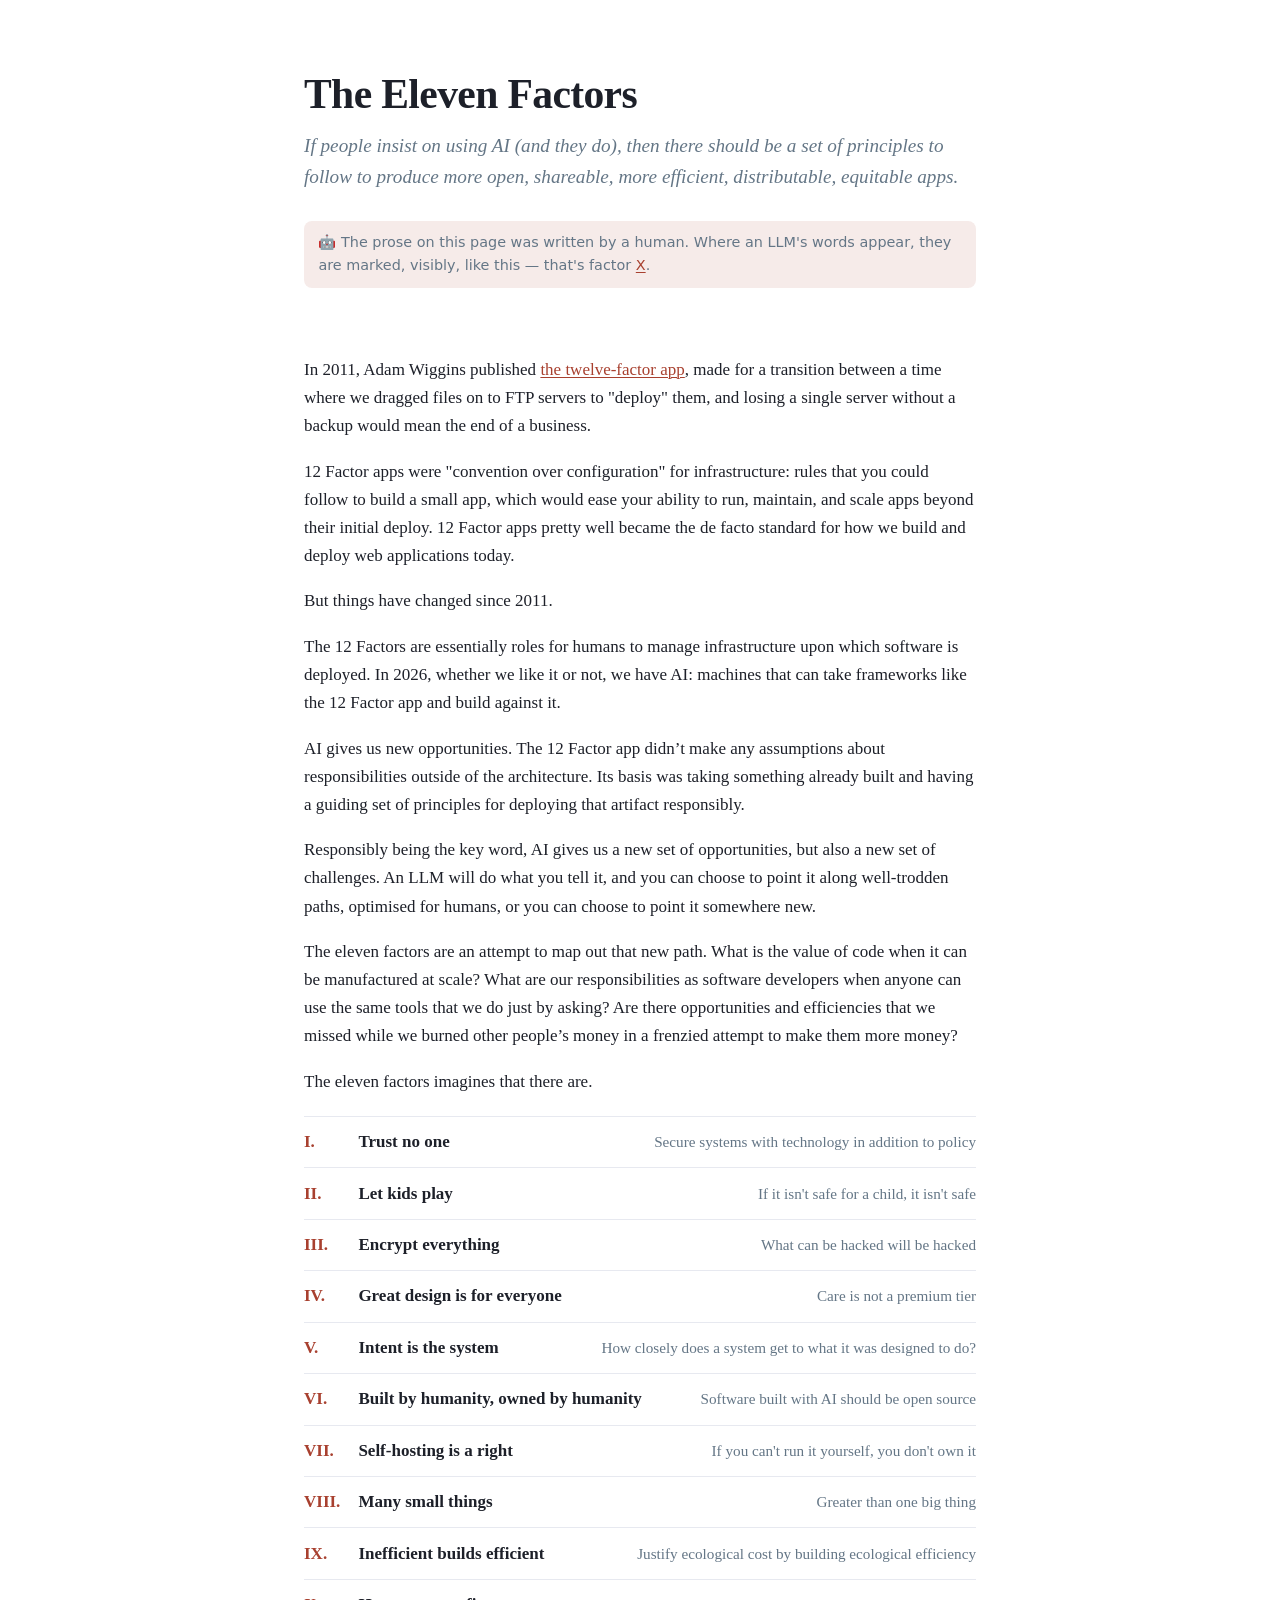
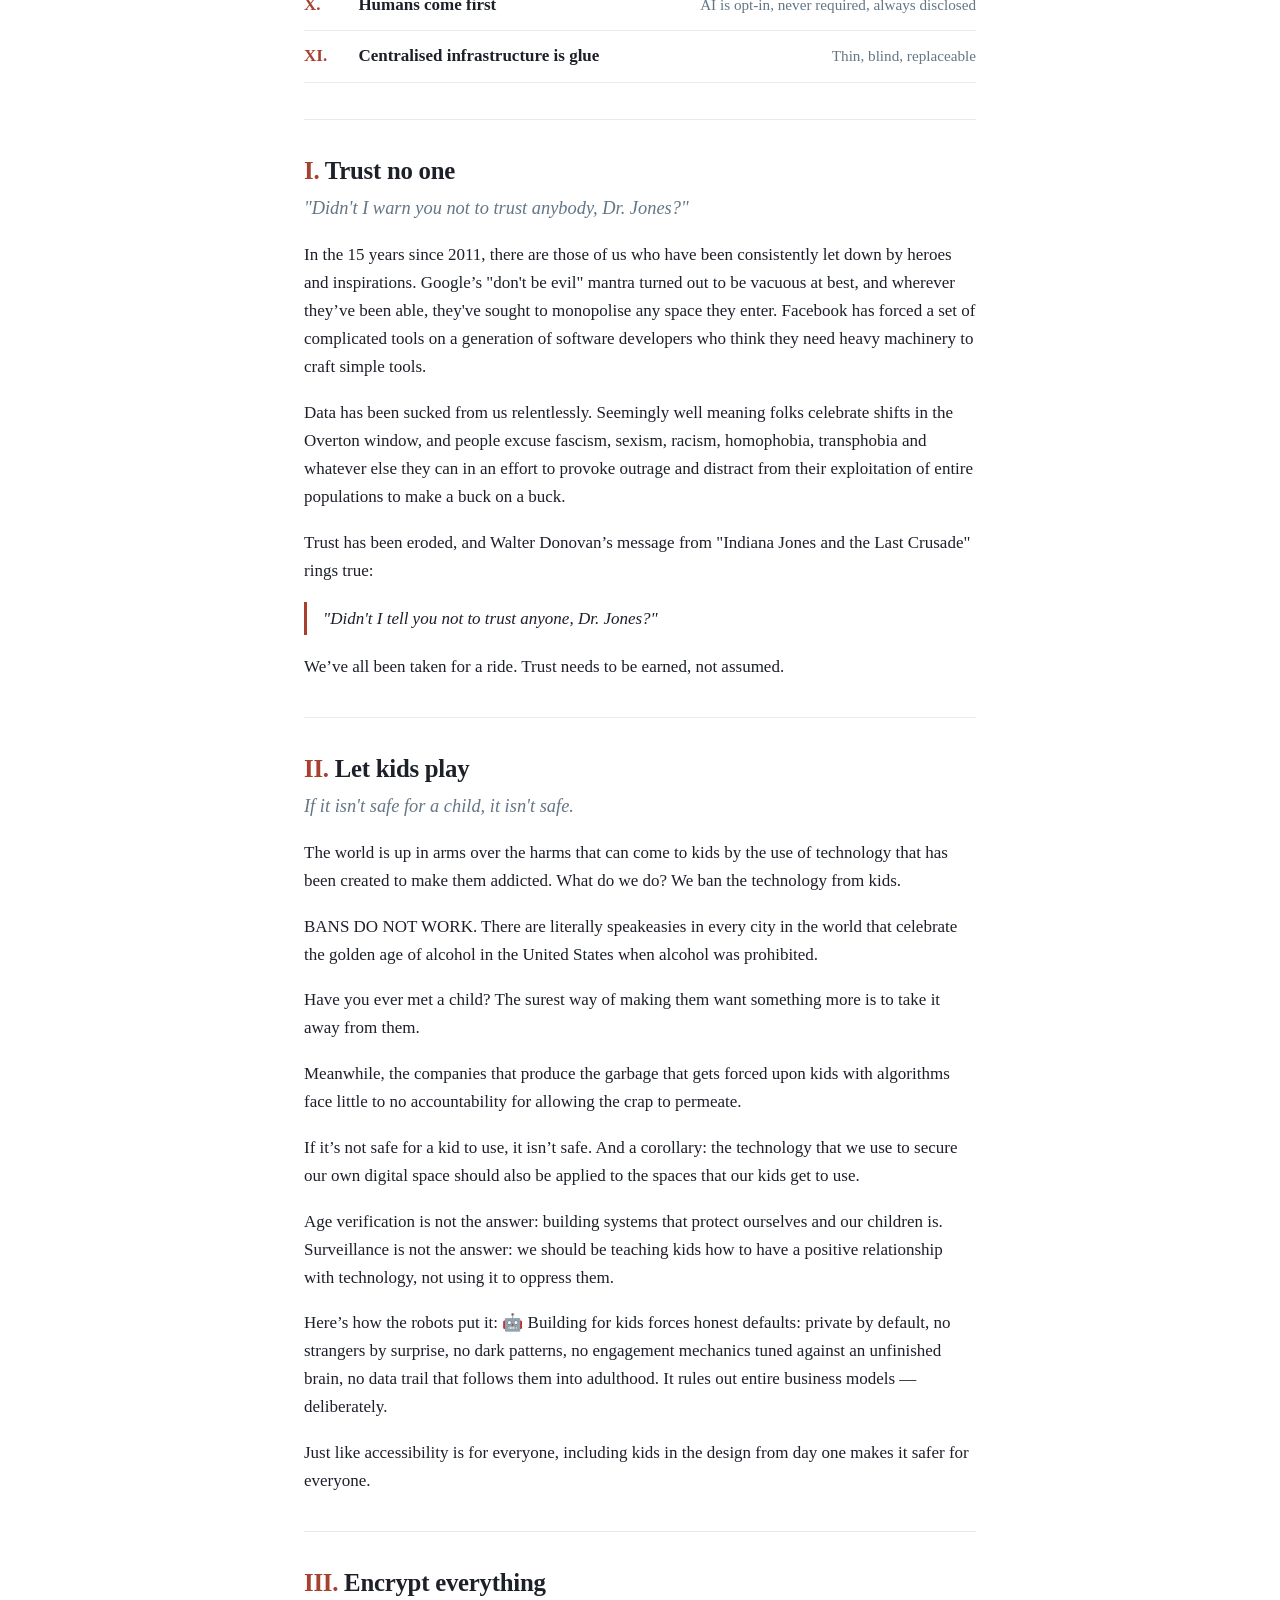
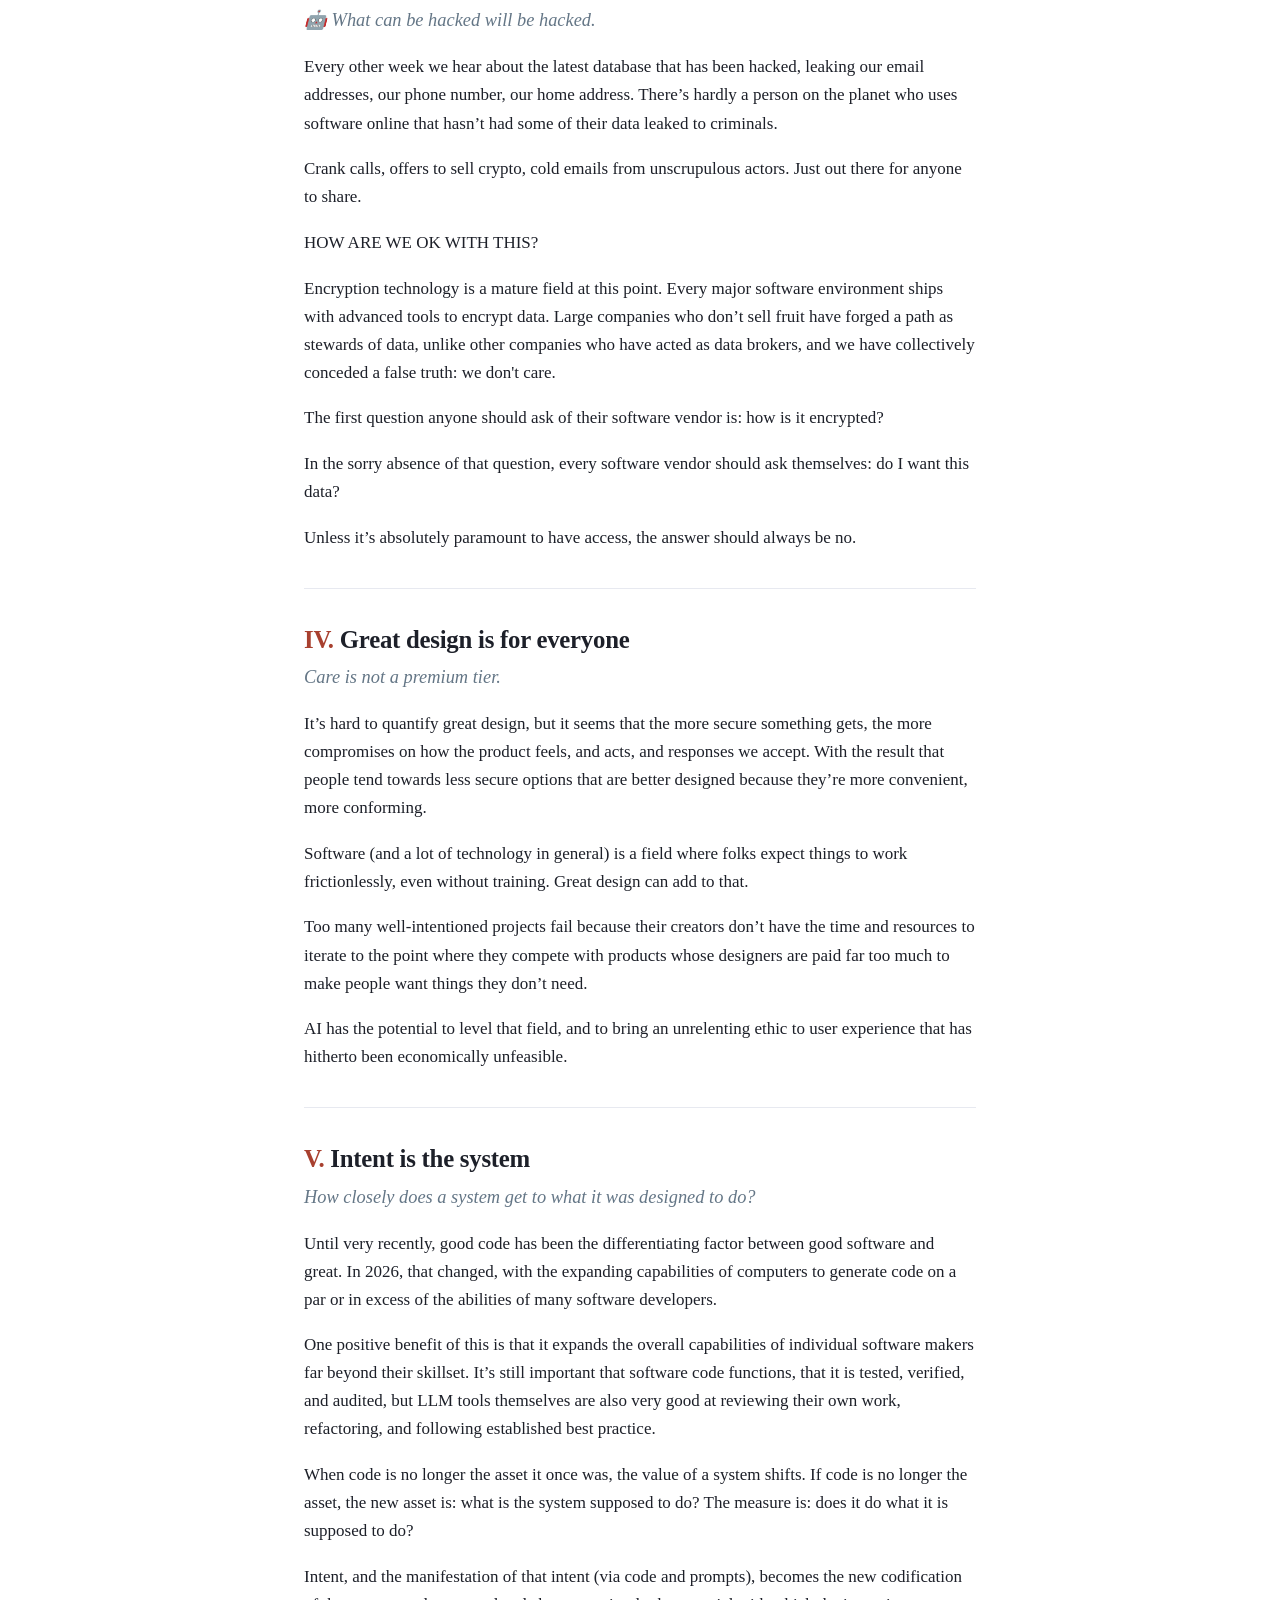
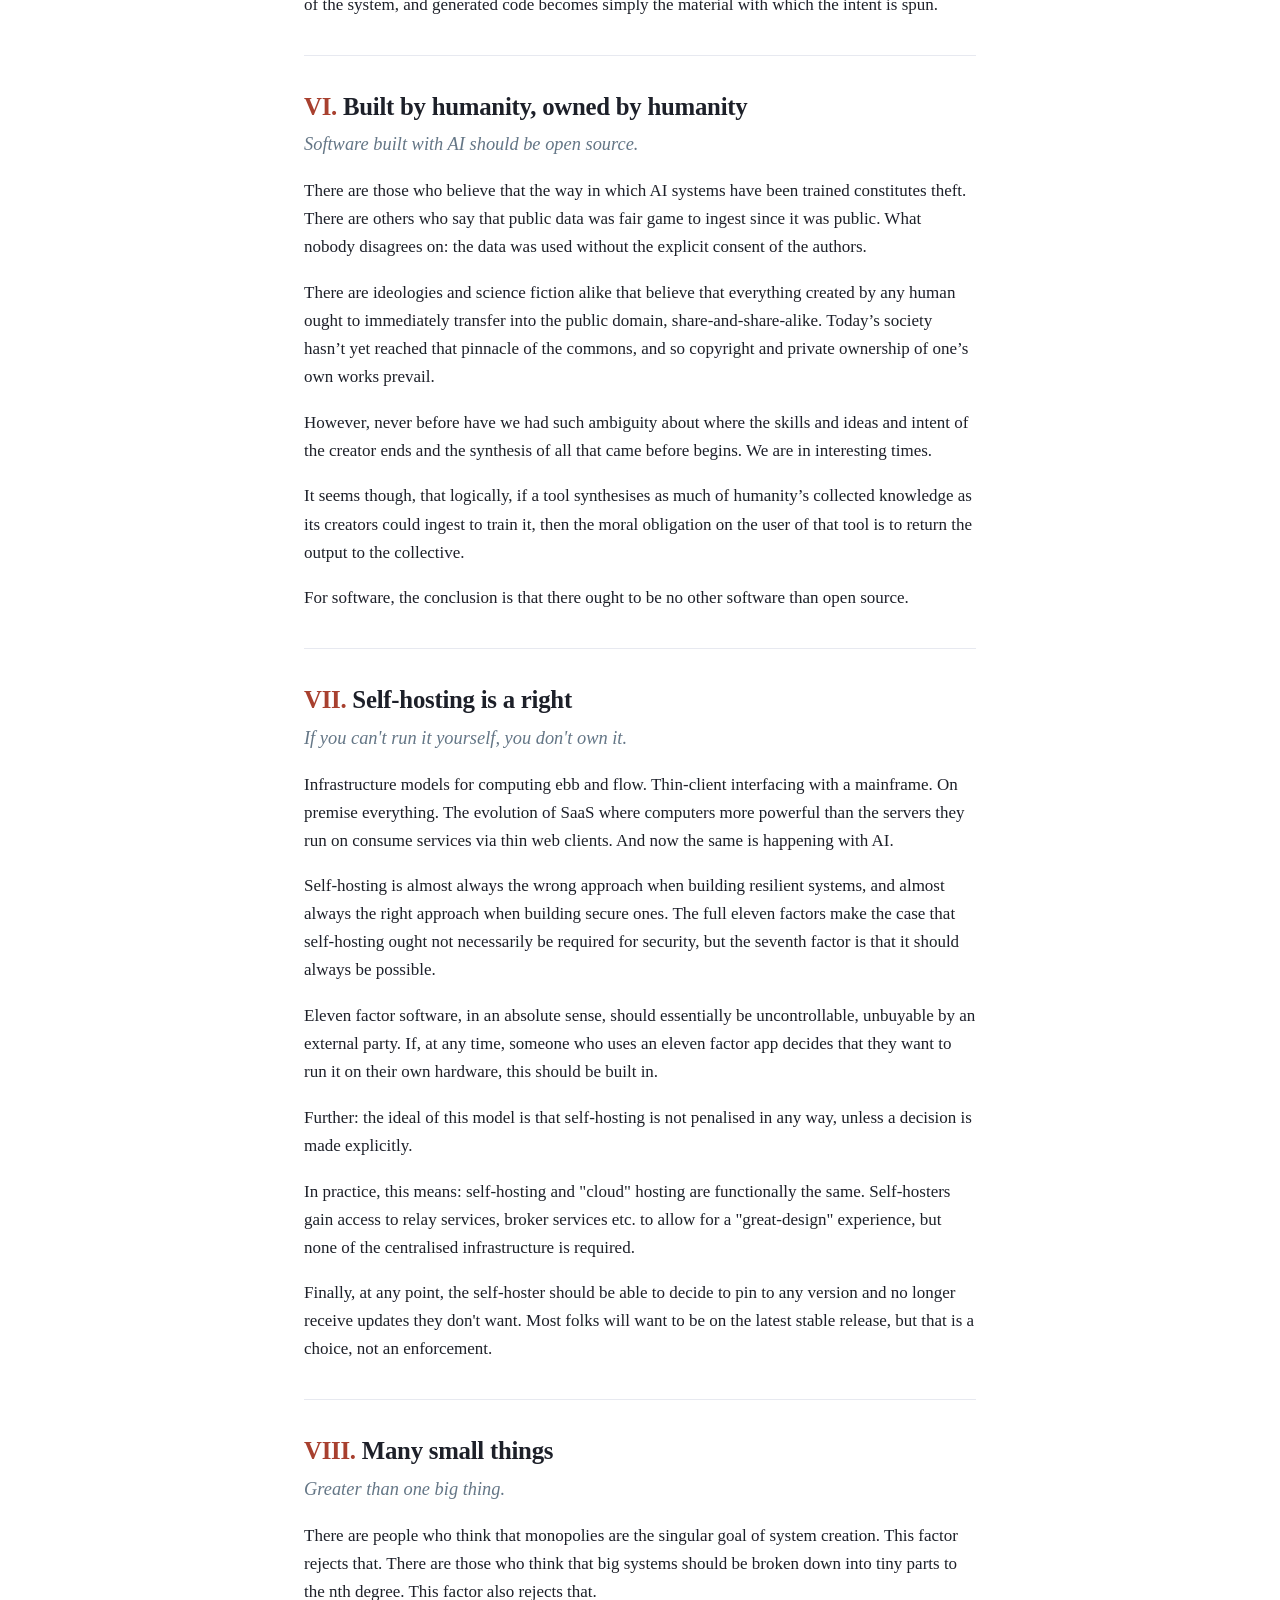
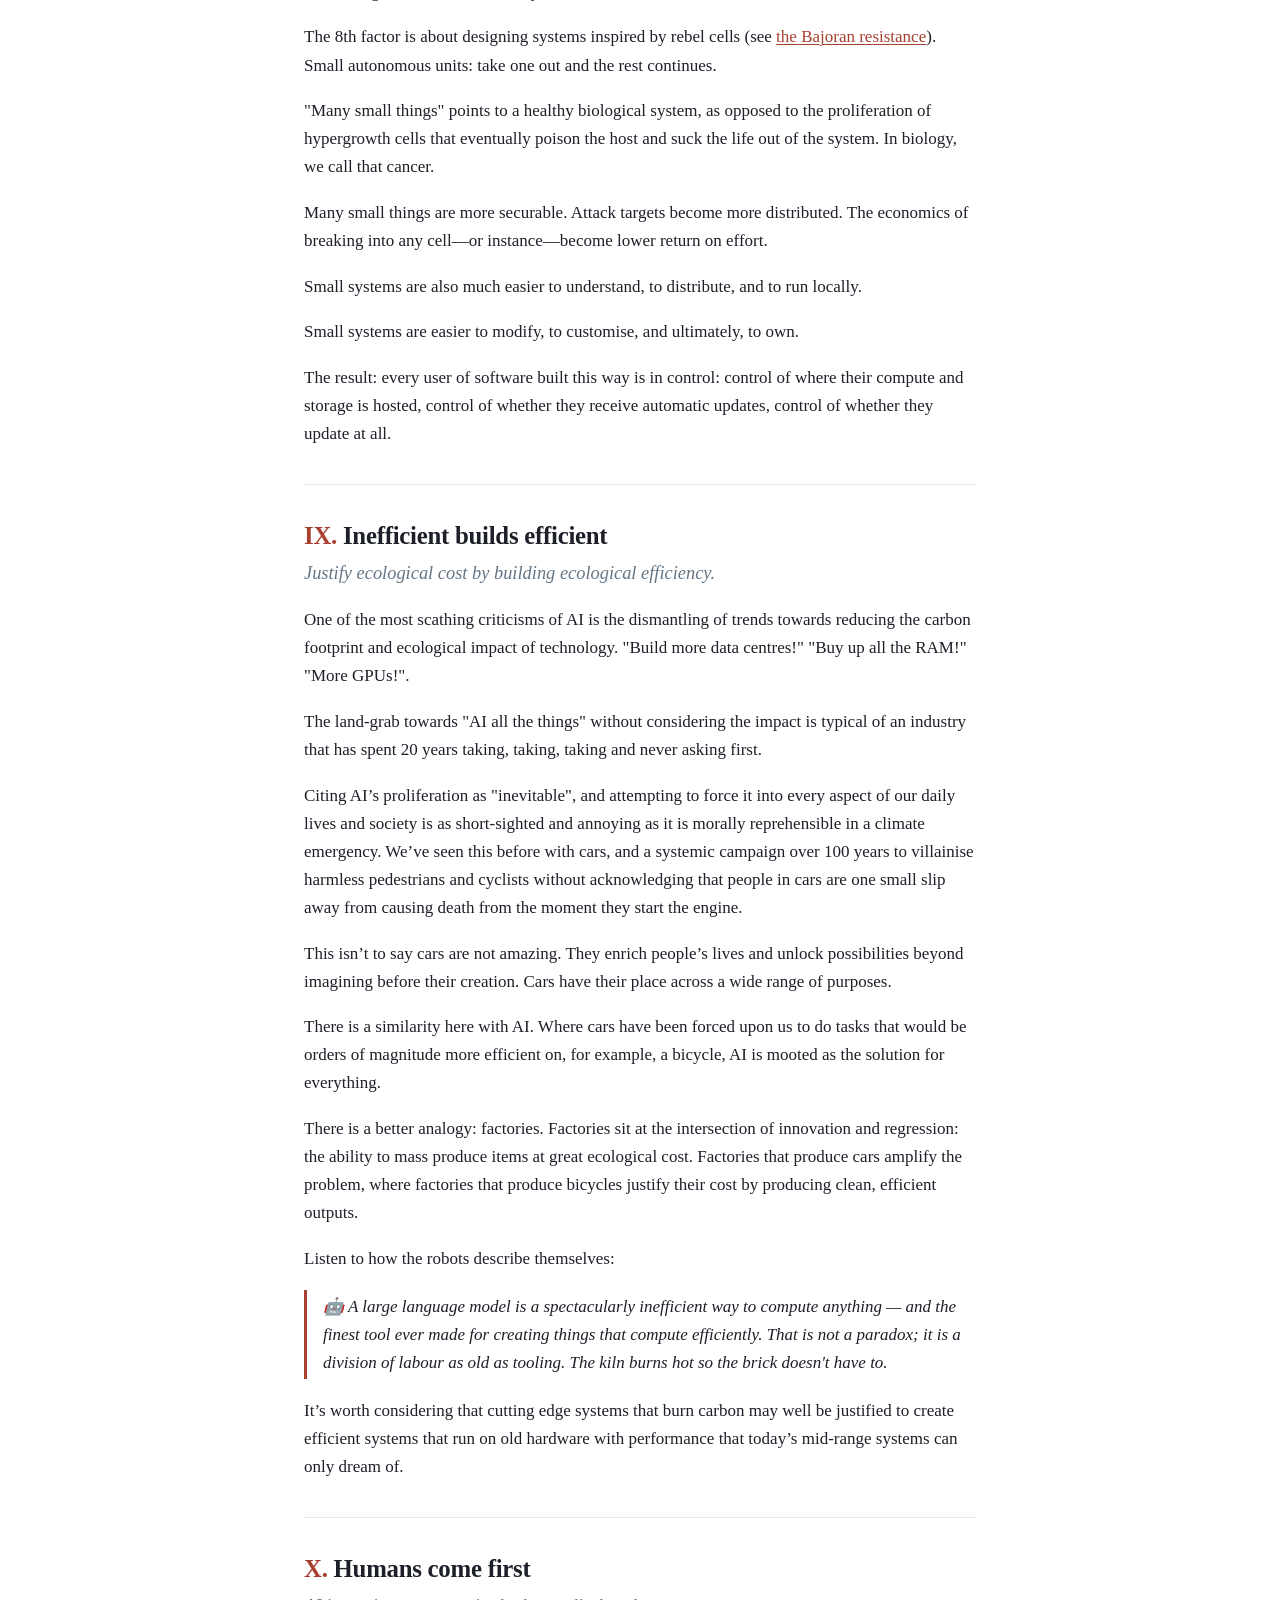
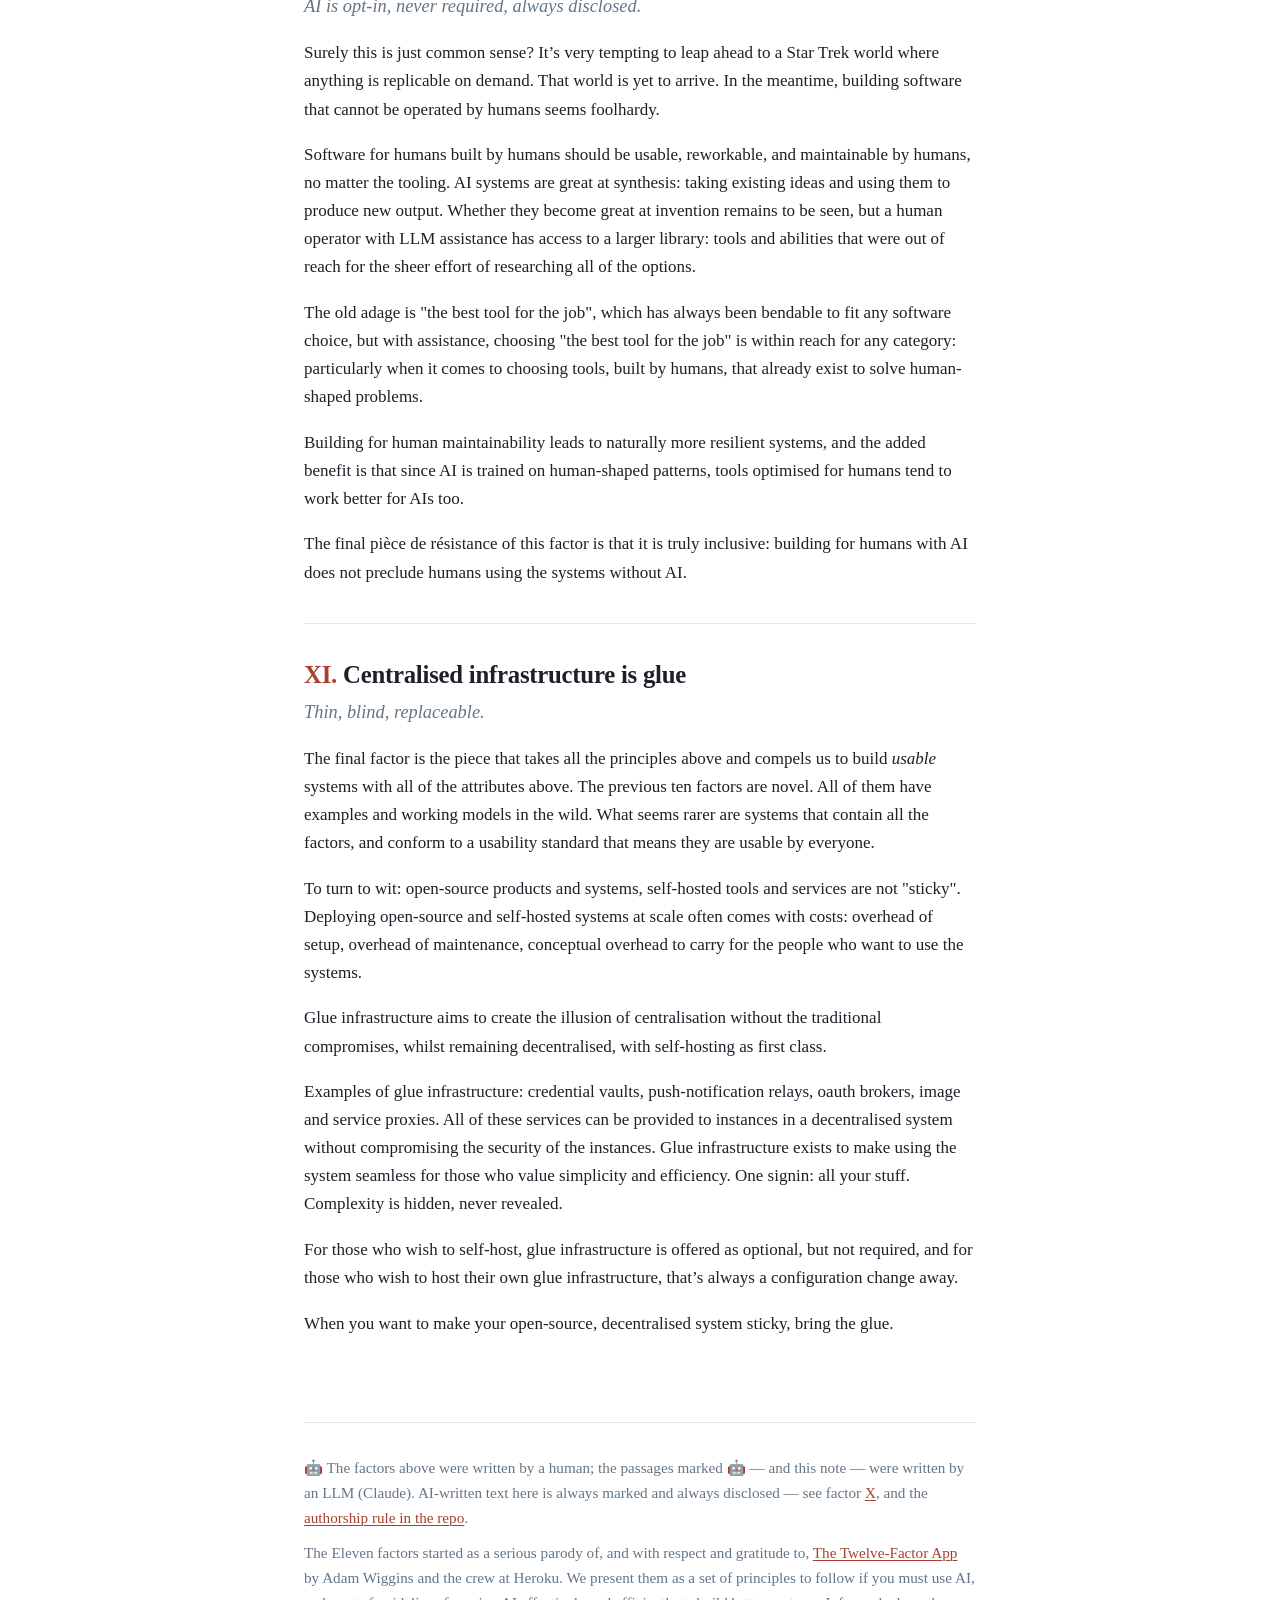
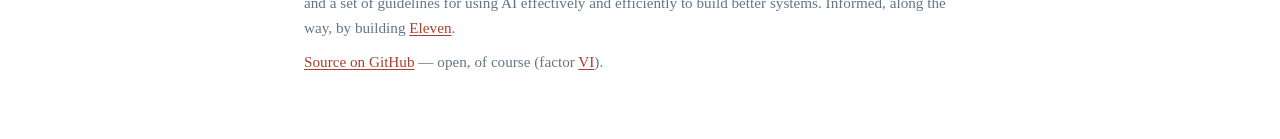
==== index.html @ 3425b55c "site: rewritten sub-headers for factors I, V, and IX (from Paul) Co-Authored-By: Claude Fable 5 <nor" ====
<!doctype html>
<html lang="en">
<head>
<meta charset="utf-8">
<meta name="viewport" content="width=device-width, initial-scale=1">
<title>The Eleven Factors</title>
<meta name="description" content="If people insist on using AI (and they do), then there should be a set of principles to follow to produce more open, shareable, more efficient, distributable, equitable apps. A serious parody of the Twelve-Factor App.">
<link rel="icon" href="favicon.svg" type="image/svg+xml">
<style>
  :root {
    --bg: #ffffff;
    --ink: #1d2029;
    --muted: #647686;
    --accent: #a8402f;
    --accent-soft: rgba(168, 64, 47, 0.1);
    --rule: #e7e9f0;
    --max: 42rem;
  }
  @media (prefers-color-scheme: dark) {
    :root {
      --bg: #14151c;
      --ink: #eef0f6;
      --muted: #93a8ba;
      --accent: #e08a6d;
      --accent-soft: rgba(224, 138, 109, 0.13);
      --rule: #2a2e38;
    }
  }
  * { margin: 0; padding: 0; box-sizing: border-box; }
  body {
    background: var(--bg);
    color: var(--ink);
    font: 400 1.0625rem/1.65 Charter, Georgia, "Times New Roman", serif;
    -webkit-font-smoothing: antialiased;
    padding: 0 1.25rem;
  }
  header, main, footer { max-width: var(--max); margin: 0 auto; }
  header { padding: 4.5rem 0 1rem; }
  h1 {
    font-size: 2.6rem; line-height: 1.1; letter-spacing: -0.015em;
    margin: 0 0 0.75rem; font-weight: 700;
  }
  .tagline { font-size: 1.2rem; color: var(--muted); font-style: italic; }
  .robot-note {
    margin: 1.75rem 0 0; padding: 0.6rem 0.9rem;
    background: var(--accent-soft); border-radius: 0.5rem;
    font-size: 0.9rem; color: var(--muted);
    font-family: ui-sans-serif, system-ui, -apple-system, sans-serif;
  }
  .robot-note a { color: var(--accent); }
  main { padding: 1rem 0 3rem; }
  section { padding: 2.25rem 0; }
  section + section { border-top: 1px solid var(--rule); }
  h2 {
    font-size: 1.55rem; line-height: 1.25; font-weight: 700;
    letter-spacing: -0.01em; margin-bottom: 0.4rem;
  }
  h2 .numeral { color: var(--accent); font-variant-numeric: lining-nums; }
  h2 a { color: inherit; text-decoration: none; }
  h2 a:hover { color: var(--accent); }
  .epigraph {
    font-size: 1.15rem; font-style: italic; color: var(--muted);
    margin-bottom: 1.1rem;
  }
  p { margin: 0 0 1.1rem; }
  p:last-child { margin-bottom: 0; }
  blockquote {
    margin: 0 0 1.1rem; padding: 0.15rem 0 0.15rem 1rem;
    border-left: 3px solid var(--accent); font-style: italic;
  }
  blockquote p { margin-bottom: 0.6rem; }
  blockquote p:last-child { margin-bottom: 0; }
  a { color: var(--accent); text-decoration-thickness: 1px; text-underline-offset: 2px; }
  strong { font-weight: 700; }
  ol.toc {
    list-style: none; counter-reset: factor; margin: 1.25rem 0 0;
  }
  ol.toc li {
    counter-increment: factor;
    border-top: 1px solid var(--rule);
    padding: 0.7rem 0;
  }
  ol.toc li:last-child { border-bottom: 1px solid var(--rule); }
  ol.toc a {
    display: flex; align-items: baseline; gap: 1rem;
    text-decoration: none; color: inherit;
  }
  ol.toc a:hover .t { color: var(--accent); }
  ol.toc .n {
    color: var(--accent); font-weight: 700; min-width: 2.4rem;
    font-variant-numeric: lining-nums;
  }
  ol.toc .t { font-weight: 700; }
  ol.toc .s { color: var(--muted); font-size: 0.95rem; margin-left: auto; text-align: right; display: none; }
  @media (min-width: 40rem) { ol.toc .s { display: block; } }
  footer {
    border-top: 1px solid var(--rule);
    padding: 2rem 0 4rem;
    color: var(--muted); font-size: 0.95rem;
  }
  footer p { margin-bottom: 0.6rem; }
</style>
</head>
<body>

<header>
  <h1>The Eleven Factors</h1>
  <p class="tagline">If people insist on using AI (and they do), then there should be a set of principles to follow to produce more open, shareable, more efficient, distributable, equitable apps.</p>
  <p class="robot-note">🤖 The prose on this page was written by a human. Where an LLM's words appear, they are marked, visibly, like this — that's factor <a href="#x">X</a>.</p>
</header>

<!-- 👨 The prose below was written by a human; only passages carrying a visible 🤖 are LLM-written. -->
<main>

<section id="intro">
  <p>In 2011, Adam Wiggins published <a href="https://12factor.net">the twelve-factor app</a>, made for a transition between a time where we dragged files on to FTP servers to "deploy" them, and losing a single server without a backup would mean the end of a business.</p>
  <p>12 Factor apps were "convention over configuration" for infrastructure: rules that you could follow to build a small app, which would ease your ability to run, maintain, and scale apps beyond their initial deploy. 12 Factor apps pretty well became the de facto standard for how we build and deploy web applications today.</p>
  <p>But things have changed since 2011.</p>
  <p>The 12 Factors are essentially roles for humans to manage infrastructure upon which software is deployed. In 2026, whether we like it or not, we have AI: machines that can take frameworks like the 12 Factor app and build against it.</p>
  <p>AI gives us new opportunities. The 12 Factor app didn’t make any assumptions about responsibilities outside of the architecture. Its basis was taking something already built and having a guiding set of principles for deploying that artifact responsibly.</p>
  <p>Responsibly being the key word, AI gives us a new set of opportunities, but also a new set of challenges. An LLM will do what you tell it, and you can choose to point it along well-trodden paths, optimised for humans, or you can choose to point it somewhere new.</p>
  <p>The eleven factors are an attempt to map out that new path. What is the value of code when it can be manufactured at scale? What are our responsibilities as software developers when anyone can use the same tools that we do just by asking? Are there opportunities and efficiencies that we missed while we burned other people’s money in a frenzied attempt to make them more money?</p>
  <p>The eleven factors imagines that there are.</p>

  <ol class="toc">
    <li><a href="#i"><span class="n">I.</span> <span class="t">Trust no one</span> <span class="s">Secure systems with technology in addition to policy</span></a></li>
    <li><a href="#ii"><span class="n">II.</span> <span class="t">Let kids play</span> <span class="s">If it isn't safe for a child, it isn't safe</span></a></li>
    <li><a href="#iii"><span class="n">III.</span> <span class="t">Encrypt everything</span> <span class="s">What can be hacked will be hacked</span></a></li>
    <li><a href="#iv"><span class="n">IV.</span> <span class="t">Great design is for everyone</span> <span class="s">Care is not a premium tier</span></a></li>
    <li><a href="#v"><span class="n">V.</span> <span class="t">Intent is the system</span> <span class="s">How closely does a system get to what it was designed to do?</span></a></li>
    <li><a href="#vi"><span class="n">VI.</span> <span class="t">Built by humanity, owned by humanity</span> <span class="s">Software built with AI should be open source</span></a></li>
    <li><a href="#vii"><span class="n">VII.</span> <span class="t">Self-hosting is a right</span> <span class="s">If you can't run it yourself, you don't own it</span></a></li>
    <li><a href="#viii"><span class="n">VIII.</span> <span class="t">Many small things</span> <span class="s">Greater than one big thing</span></a></li>
    <li><a href="#ix"><span class="n">IX.</span> <span class="t">Inefficient builds efficient</span> <span class="s">Justify ecological cost by building ecological efficiency</span></a></li>
    <li><a href="#x"><span class="n">X.</span> <span class="t">Humans come first</span> <span class="s">AI is opt-in, never required, always disclosed</span></a></li>
    <li><a href="#xi"><span class="n">XI.</span> <span class="t">Centralised infrastructure is glue</span> <span class="s">Thin, blind, replaceable</span></a></li>
  </ol>
</section>

<section id="i">
  <h2><a href="#i"><span class="numeral">I.</span> Trust no one</a></h2>
  <p class="epigraph">"Didn't I warn you not to trust anybody, Dr.&nbsp;Jones?"</p>
  <p>In the 15 years since 2011, there are those of us who have been consistently let down by heroes and inspirations. Google’s "don't be evil" mantra turned out to be vacuous at best, and wherever they’ve been able, they've sought to monopolise any space they enter. Facebook has forced a set of complicated tools on a generation of software developers who think they need heavy machinery to craft simple tools.</p>
  <p>Data has been sucked from us relentlessly. Seemingly well meaning folks celebrate shifts in the Overton window, and people excuse fascism, sexism, racism, homophobia, transphobia and whatever else they can in an effort to provoke outrage and distract from their exploitation of entire populations to make a buck on a buck.</p>
  <p>Trust has been eroded, and Walter Donovan’s message from "Indiana Jones and the Last Crusade" rings true:</p>
  <blockquote><p>"Didn't I tell you not to trust anyone, Dr.&nbsp;Jones?"</p></blockquote>
  <p>We’ve all been taken for a ride. Trust needs to be earned, not assumed.</p>
</section>

<section id="ii">
  <h2><a href="#ii"><span class="numeral">II.</span> Let kids play</a></h2>
  <p class="epigraph">If it isn't safe for a child, it isn't safe.</p>
  <p>The world is up in arms over the harms that can come to kids by the use of technology that has been created to make them addicted. What do we do? We ban the technology from kids.</p>
  <p>BANS DO NOT WORK. There are literally speakeasies in every city in the world that celebrate the golden age of alcohol in the United States when alcohol was prohibited.</p>
  <p>Have you ever met a child? The surest way of making them want something more is to take it away from them.</p>
  <p>Meanwhile, the companies that produce the garbage that gets forced upon kids with algorithms face little to no accountability for allowing the crap to permeate.</p>
  <p>If it’s not safe for a kid to use, it isn’t safe. And a corollary: the technology that we use to secure our own digital space should also be applied to the spaces that our kids get to use.</p>
  <p>Age verification is not the answer: building systems that protect ourselves and our children is. Surveillance is not the answer: we should be teaching kids how to have a positive relationship with technology, not using it to oppress them.</p>
  <p>Here’s how the robots put it: 🤖 Building for kids forces honest defaults: private by default, no strangers by surprise, no dark patterns, no engagement mechanics tuned against an unfinished brain, no data trail that follows them into adulthood. It rules out entire business models — deliberately.</p>
  <p>Just like accessibility is for everyone, including kids in the design from day one makes it safer for everyone.</p>
</section>

<section id="iii">
  <h2><a href="#iii"><span class="numeral">III.</span> Encrypt everything</a></h2>
  <p class="epigraph">🤖 What can be hacked will be hacked.</p>
  <p>Every other week we hear about the latest database that has been hacked, leaking our email addresses, our phone number, our home address. There’s hardly a person on the planet who uses software online that hasn’t had some of their data leaked to criminals.</p>
  <p>Crank calls, offers to sell crypto, cold emails from unscrupulous actors. Just out there for anyone to share.</p>
  <p>HOW ARE WE OK WITH THIS?</p>
  <p>Encryption technology is a mature field at this point. Every major software environment ships with advanced tools to encrypt data. Large companies who don’t sell fruit have forged a path as stewards of data, unlike other companies who have acted as data brokers, and we have collectively conceded a false truth: we don't care.</p>
  <p>The first question anyone should ask of their software vendor is: how is it encrypted?</p>
  <p>In the sorry absence of that question, every software vendor should ask themselves: do I want this data?</p>
  <p>Unless it’s absolutely paramount to have access, the answer should always be no.</p>
</section>

<section id="iv">
  <h2><a href="#iv"><span class="numeral">IV.</span> Great design is for everyone</a></h2>
  <p class="epigraph">Care is not a premium tier.</p>
  <p>It’s hard to quantify great design, but it seems that the more secure something gets, the more compromises on how the product feels, and acts, and responses we accept. With the result that people tend towards less secure options that are better designed because they’re more convenient, more conforming.</p>
  <p>Software (and a lot of technology in general) is a field where folks expect things to work frictionlessly, even without training. Great design can add to that.</p>
  <p>Too many well-intentioned projects fail because their creators don’t have the time and resources to iterate to the point where they compete with products whose designers are paid far too much to make people want things they don’t need.</p>
  <p>AI has the potential to level that field, and to bring an unrelenting ethic to user experience that has hitherto been economically unfeasible.</p>
</section>

<section id="v">
  <h2><a href="#v"><span class="numeral">V.</span> Intent is the system</a></h2>
  <p class="epigraph">How closely does a system get to what it was designed to do?</p>
  <p>Until very recently, good code has been the differentiating factor between good software and great. In 2026, that changed, with the expanding capabilities of computers to generate code on a par or in excess of the abilities of many software developers.</p>
  <p>One positive benefit of this is that it expands the overall capabilities of individual software makers far beyond their skillset. It’s still important that software code functions, that it is tested, verified, and audited, but LLM tools themselves are also very good at reviewing their own work, refactoring, and following established best practice.</p>
  <p>When code is no longer the asset it once was, the value of a system shifts. If code is no longer the asset, the new asset is: what is the system supposed to do? The measure is: does it do what it is supposed to do?</p>
  <p>Intent, and the manifestation of that intent (via code and prompts), becomes the new codification of the system, and generated code becomes simply the material with which the intent is spun.</p>
</section>

<section id="vi">
  <h2><a href="#vi"><span class="numeral">VI.</span> Built by humanity, owned by humanity</a></h2>
  <p class="epigraph">Software built with AI should be open source.</p>
  <p>There are those who believe that the way in which AI systems have been trained constitutes theft. There are others who say that public data was fair game to ingest since it was public. What nobody disagrees on: the data was used without the explicit consent of the authors.</p>
  <p>There are ideologies and science fiction alike that believe that everything created by any human ought to immediately transfer into the public domain, share-and-share-alike. Today’s society hasn’t yet reached that pinnacle of the commons, and so copyright and private ownership of one’s own works prevail.</p>
  <p>However, never before have we had such ambiguity about where the skills and ideas and intent of the creator ends and the synthesis of all that came before begins. We are in interesting times.</p>
  <p>It seems though, that logically, if a tool synthesises as much of humanity’s collected knowledge as its creators could ingest to train it, then the moral obligation on the user of that tool is to return the output to the collective.</p>
  <p>For software, the conclusion is that there ought to be no other software than open source.</p>
</section>

<section id="vii">
  <h2><a href="#vii"><span class="numeral">VII.</span> Self-hosting is a right</a></h2>
  <p class="epigraph">If you can't run it yourself, you don't own it.</p>
  <p>Infrastructure models for computing ebb and flow. Thin-client interfacing with a mainframe. On premise everything. The evolution of SaaS where computers more powerful than the servers they run on consume services via thin web clients. And now the same is happening with AI.</p>
  <p>Self-hosting is almost always the wrong approach when building resilient systems, and almost always the right approach when building secure ones. The full eleven factors make the case that self-hosting ought not necessarily be required for security, but the seventh factor is that it should always be possible.</p>
  <p>Eleven factor software, in an absolute sense, should essentially be uncontrollable, unbuyable by an external party. If, at any time, someone who uses an eleven factor app decides that they want to run it on their own hardware, this should be built in.</p>
  <p>Further: the ideal of this model is that self-hosting is not penalised in any way, unless a decision is made explicitly.</p>
  <p>In practice, this means: self-hosting and "cloud" hosting are functionally the same. Self-hosters gain access to relay services, broker services etc. to allow for a "great-design" experience, but none of the centralised infrastructure is required.</p>
  <p>Finally, at any point, the self-hoster should be able to decide to pin to any version and no longer receive updates they don't want. Most folks will want to be on the latest stable release, but that is a choice, not an enforcement.</p>
</section>

<section id="viii">
  <h2><a href="#viii"><span class="numeral">VIII.</span> Many small things</a></h2>
  <p class="epigraph">Greater than one big thing.</p>
  <p>There are people who think that monopolies are the singular goal of system creation. This factor rejects that. There are those who think that big systems should be broken down into tiny parts to the nth degree. This factor also rejects that.</p>
  <p>The 8th factor is about designing systems inspired by rebel cells (see <a href="https://memory-alpha.fandom.com/wiki/Bajoran_Resistance">the Bajoran resistance</a>). Small autonomous units: take one out and the rest continues.</p>
  <p>"Many small things" points to a healthy biological system, as opposed to the proliferation of hypergrowth cells that eventually poison the host and suck the life out of the system. In biology, we call that cancer.</p>
  <p>Many small things are more securable. Attack targets become more distributed. The economics of breaking into any cell—or instance—become lower return on effort.</p>
  <p>Small systems are also much easier to understand, to distribute, and to run locally.</p>
  <p>Small systems are easier to modify, to customise, and ultimately, to own.</p>
  <p>The result: every user of software built this way is in control: control of where their compute and storage is hosted, control of whether they receive automatic updates, control of whether they update at all.</p>
</section>

<section id="ix">
  <h2><a href="#ix"><span class="numeral">IX.</span> Inefficient builds efficient</a></h2>
  <p class="epigraph">Justify ecological cost by building ecological efficiency.</p>
  <p>One of the most scathing criticisms of AI is the dismantling of trends towards reducing the carbon footprint and ecological impact of technology. "Build more data centres!" "Buy up all the RAM!" "More GPUs!".</p>
  <p>The land-grab towards "AI all the things" without considering the impact is typical of an industry that has spent 20 years taking, taking, taking and never asking first.</p>
  <p>Citing AI’s proliferation as "inevitable", and attempting to force it into every aspect of our daily lives and society is as short-sighted and annoying as it is morally reprehensible in a climate emergency. We’ve seen this before with cars, and a systemic campaign over 100 years to villainise harmless pedestrians and cyclists without acknowledging that people in cars are one small slip away from causing death from the moment they start the engine.</p>
  <p>This isn’t to say cars are not amazing. They enrich people’s lives and unlock possibilities beyond imagining before their creation. Cars have their place across a wide range of purposes.</p>
  <p>There is a similarity here with AI. Where cars have been forced upon us to do tasks that would be orders of magnitude more efficient on, for example, a bicycle, AI is mooted as the solution for everything.</p>
  <p>There is a better analogy: factories. Factories sit at the intersection of innovation and regression: the ability to mass produce items at great ecological cost. Factories that produce cars amplify the problem, where factories that produce bicycles justify their cost by producing clean, efficient outputs.</p>
  <p>Listen to how the robots describe themselves:</p>
  <blockquote><p>🤖 A large language model is a spectacularly inefficient way to compute anything — and the finest tool ever made for creating things that compute efficiently. That is not a paradox; it is a division of labour as old as tooling. The kiln burns hot so the brick doesn't have to.</p></blockquote>
  <p>It’s worth considering that cutting edge systems that burn carbon may well be justified to create efficient systems that run on old hardware with performance that today’s mid-range systems can only dream of.</p>
</section>

<section id="x">
  <h2><a href="#x"><span class="numeral">X.</span> Humans come first</a></h2>
  <p class="epigraph">AI is opt-in, never required, always disclosed.</p>
  <p>Surely this is just common sense? It’s very tempting to leap ahead to a Star Trek world where anything is replicable on demand. That world is yet to arrive. In the meantime, building software that cannot be operated by humans seems foolhardy.</p>
  <p>Software for humans built by humans should be usable, reworkable, and maintainable by humans, no matter the tooling. AI systems are great at synthesis: taking existing ideas and using them to produce new output. Whether they become great at invention remains to be seen, but a human operator with LLM assistance has access to a larger library: tools and abilities that were out of reach for the sheer effort of researching all of the options.</p>
  <p>The old adage is "the best tool for the job", which has always been bendable to fit any software choice, but with assistance, choosing "the best tool for the job" is within reach for any category: particularly when it comes to choosing tools, built by humans, that already exist to solve human-shaped problems.</p>
  <p>Building for human maintainability leads to naturally more resilient systems, and the added benefit is that since AI is trained on human-shaped patterns, tools optimised for humans tend to work better for AIs too.</p>
  <p>The final pièce de résistance of this factor is that it is truly inclusive: building for humans with AI does not preclude humans using the systems without AI.</p>
</section>

<section id="xi">
  <h2><a href="#xi"><span class="numeral">XI.</span> Centralised infrastructure is glue</a></h2>
  <p class="epigraph">Thin, blind, replaceable.</p>
  <p>The final factor is the piece that takes all the principles above and compels us to build <em>usable</em> systems with all of the attributes above. The previous ten factors are novel. All of them have examples and working models in the wild. What seems rarer are systems that contain all the factors, and conform to a usability standard that means they are usable by everyone.</p>
  <p>To turn to wit: open-source products and systems, self-hosted tools and services are not "sticky". Deploying open-source and self-hosted systems at scale often comes with costs: overhead of setup, overhead of maintenance, conceptual overhead to carry for the people who want to use the systems.</p>
  <p>Glue infrastructure aims to create the illusion of centralisation without the traditional compromises, whilst remaining decentralised, with self-hosting as first class.</p>
  <p>Examples of glue infrastructure: credential vaults, push-notification relays, oauth brokers, image and service proxies. All of these services can be provided to instances in a decentralised system without compromising the security of the instances. Glue infrastructure exists to make using the system seamless for those who value simplicity and efficiency. One signin: all your stuff. Complexity is hidden, never revealed.</p>
  <p>For those who wish to self-host, glue infrastructure is offered as optional, but not required, and for those who wish to host their own glue infrastructure, that’s always a configuration change away.</p>
  <p>When you want to make your open-source, decentralised system sticky, bring the glue.</p>
</section>

</main>

<footer>
  <p>🤖 The factors above were written by a human; the passages marked 🤖 — and this note — were written by an LLM (Claude). AI-written text here is always marked and always disclosed — see factor <a href="#x">X</a>, and the <a href="https://github.com/elevenmessenger/11factor">authorship rule in the repo</a>.</p>
  <p>The Eleven factors started as a serious parody of, and with respect and gratitude to, <a href="https://12factor.net">The Twelve-Factor App</a> by Adam Wiggins and the crew at Heroku. We present them as a set of principles to follow if you must use AI, and a set of guidelines for using AI effectively and efficiently to build better systems. Informed, along the way, by building <a href="https://elevenmessenger.com">Eleven</a>.</p>
  <p><a href="https://github.com/elevenmessenger/11factor">Source on GitHub</a> — open, of course (factor <a href="#vi">VI</a>).</p>
</footer>

</body>
</html>
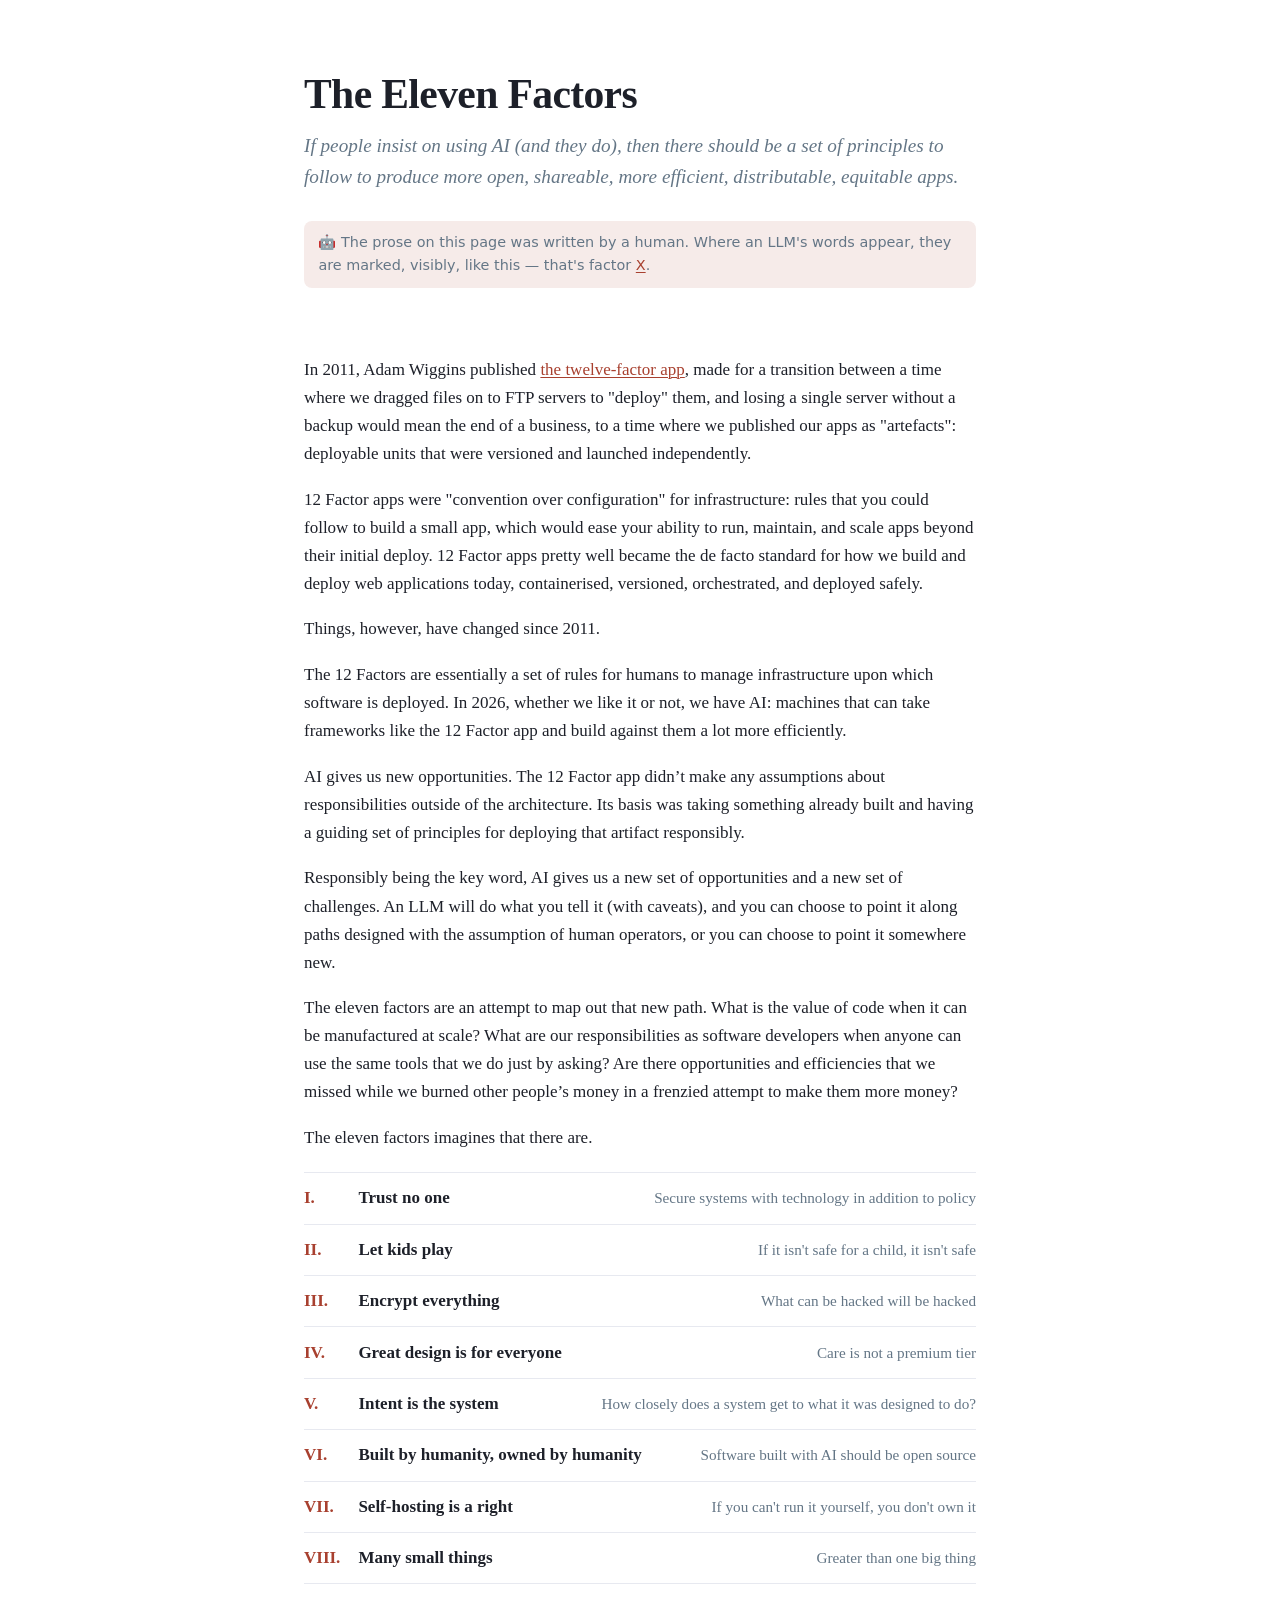
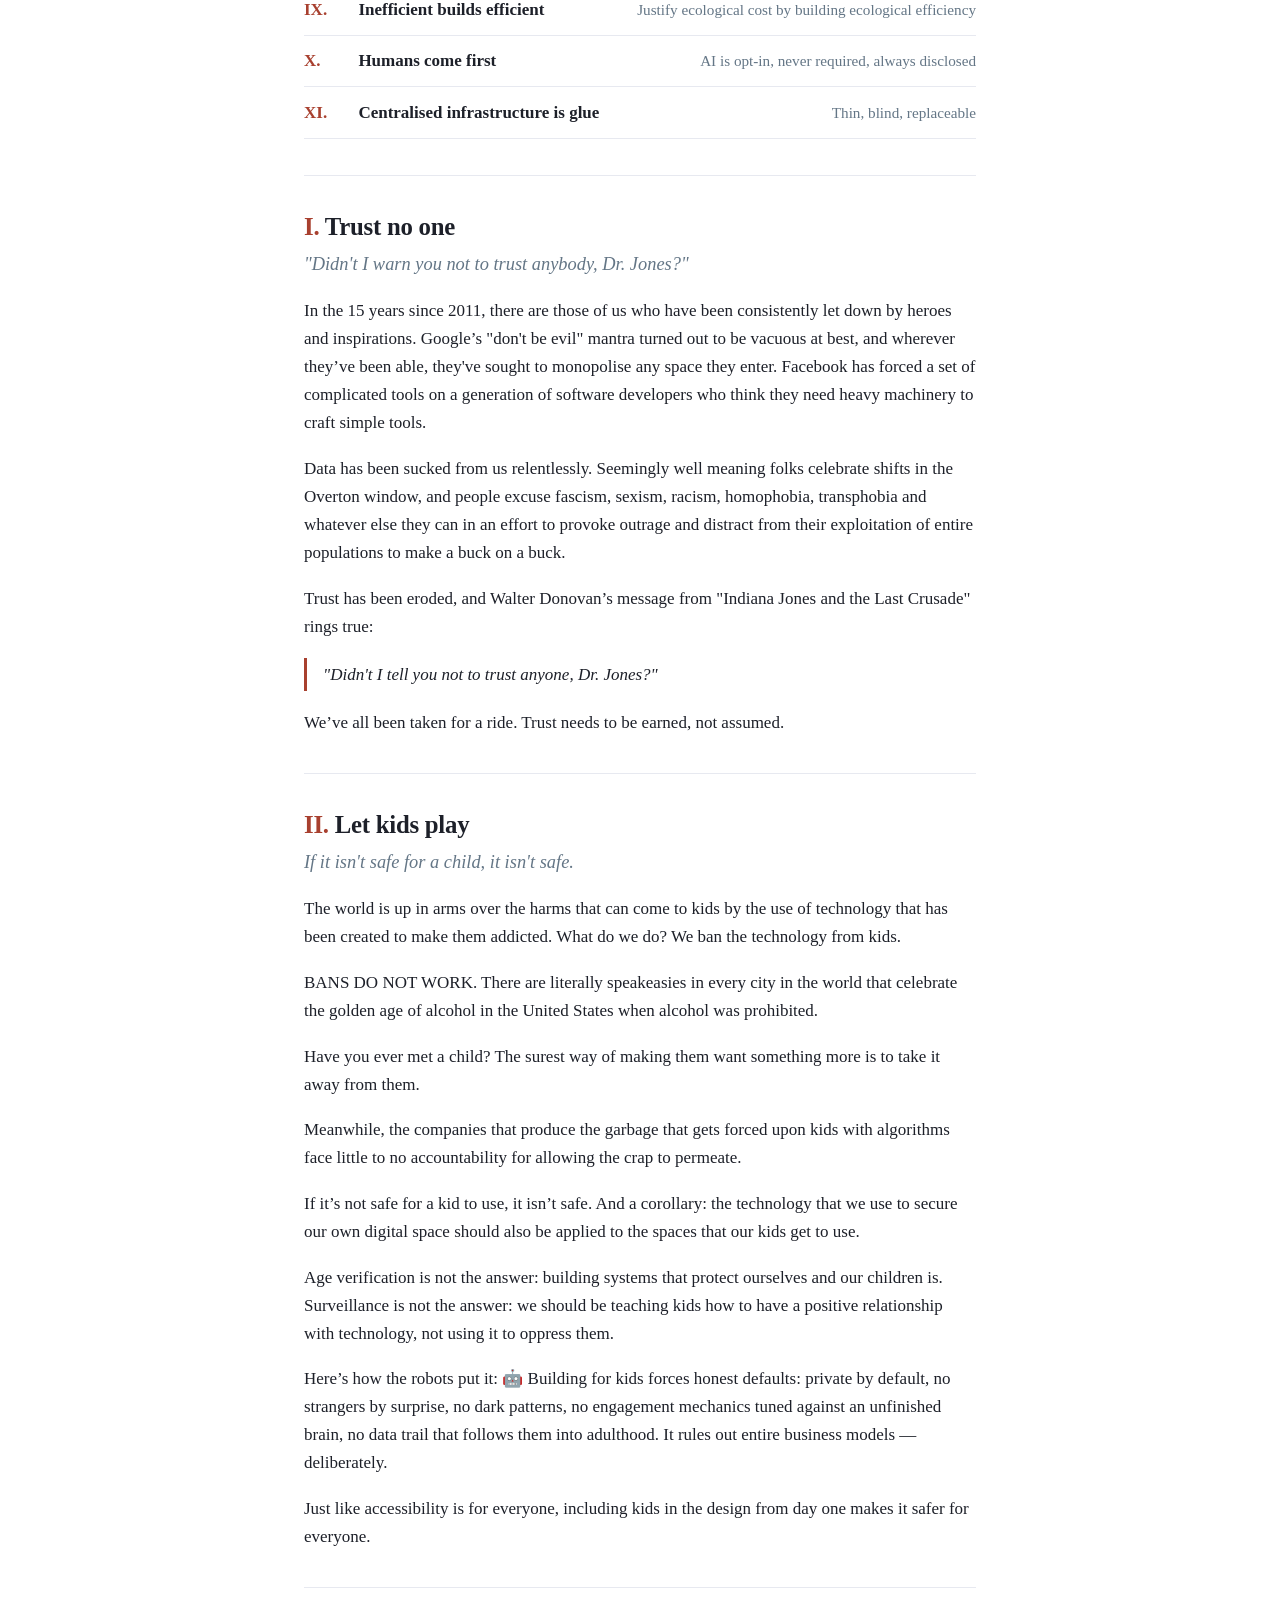
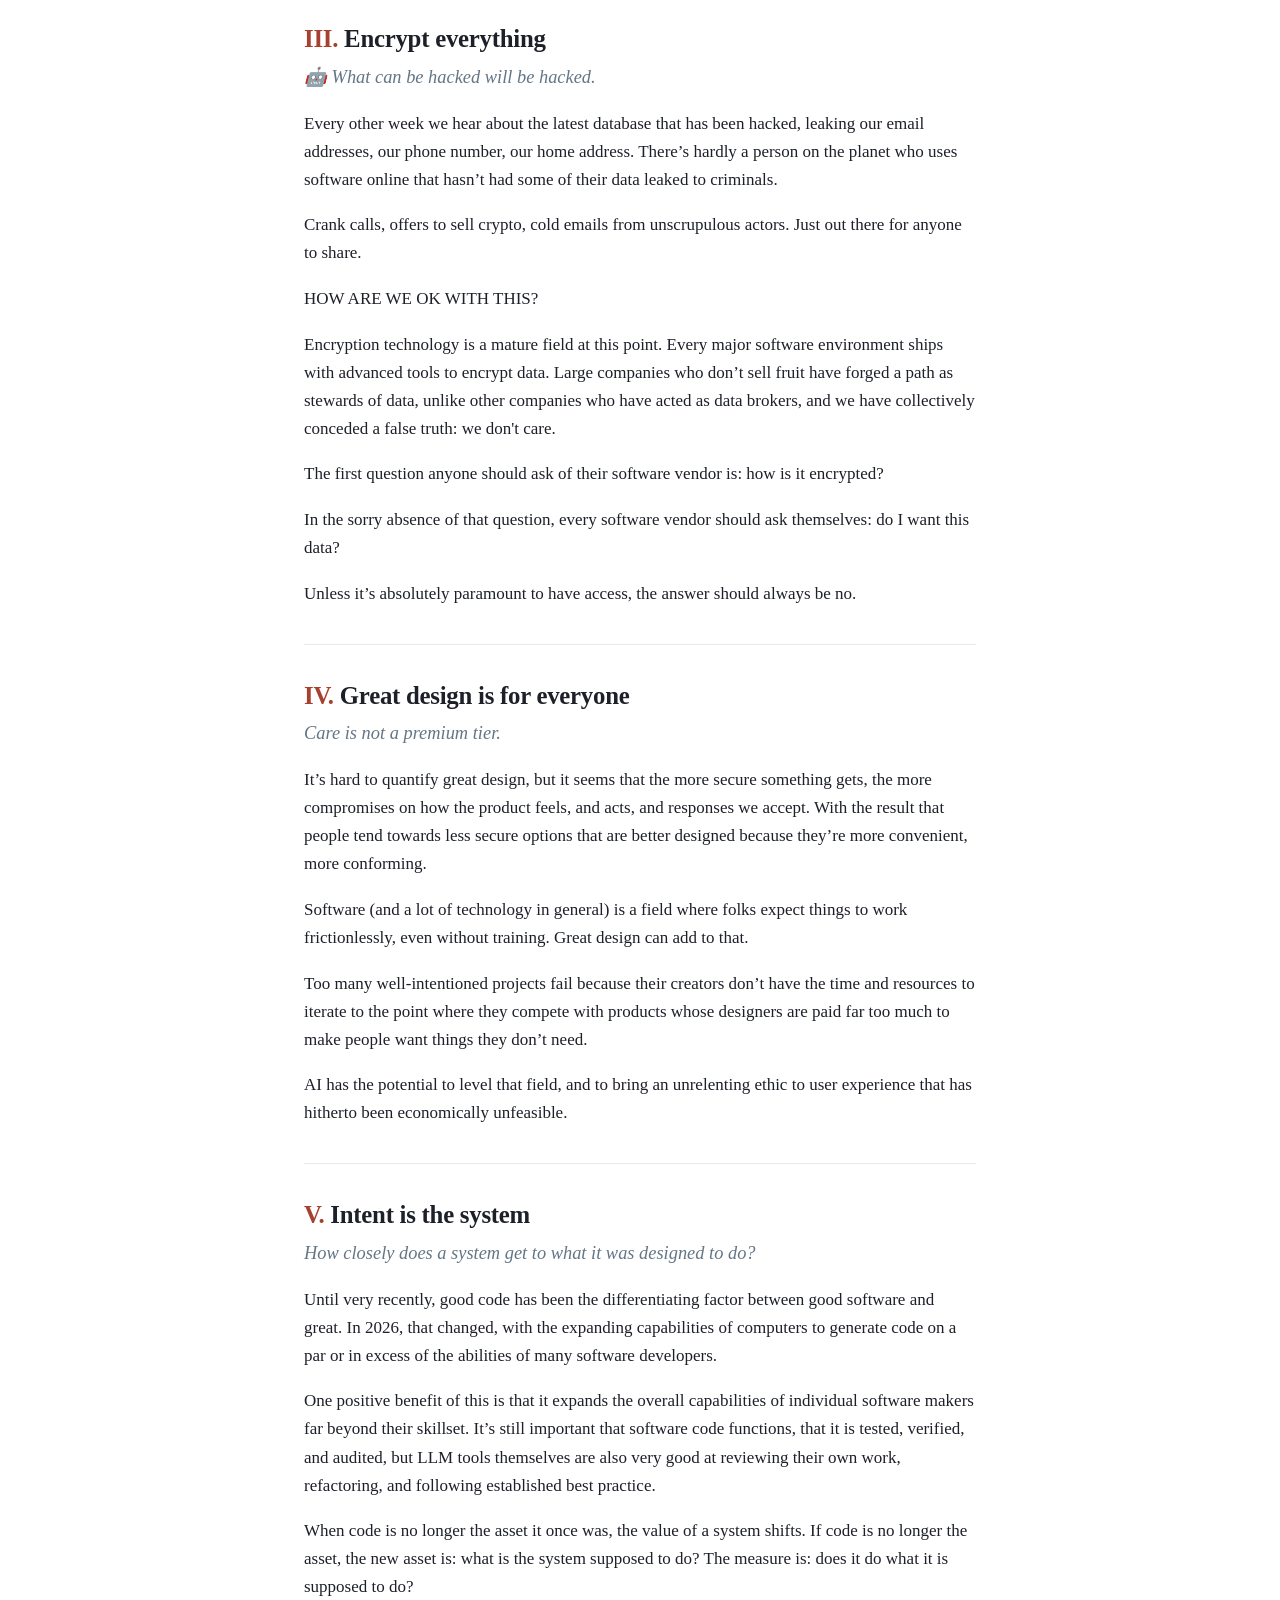
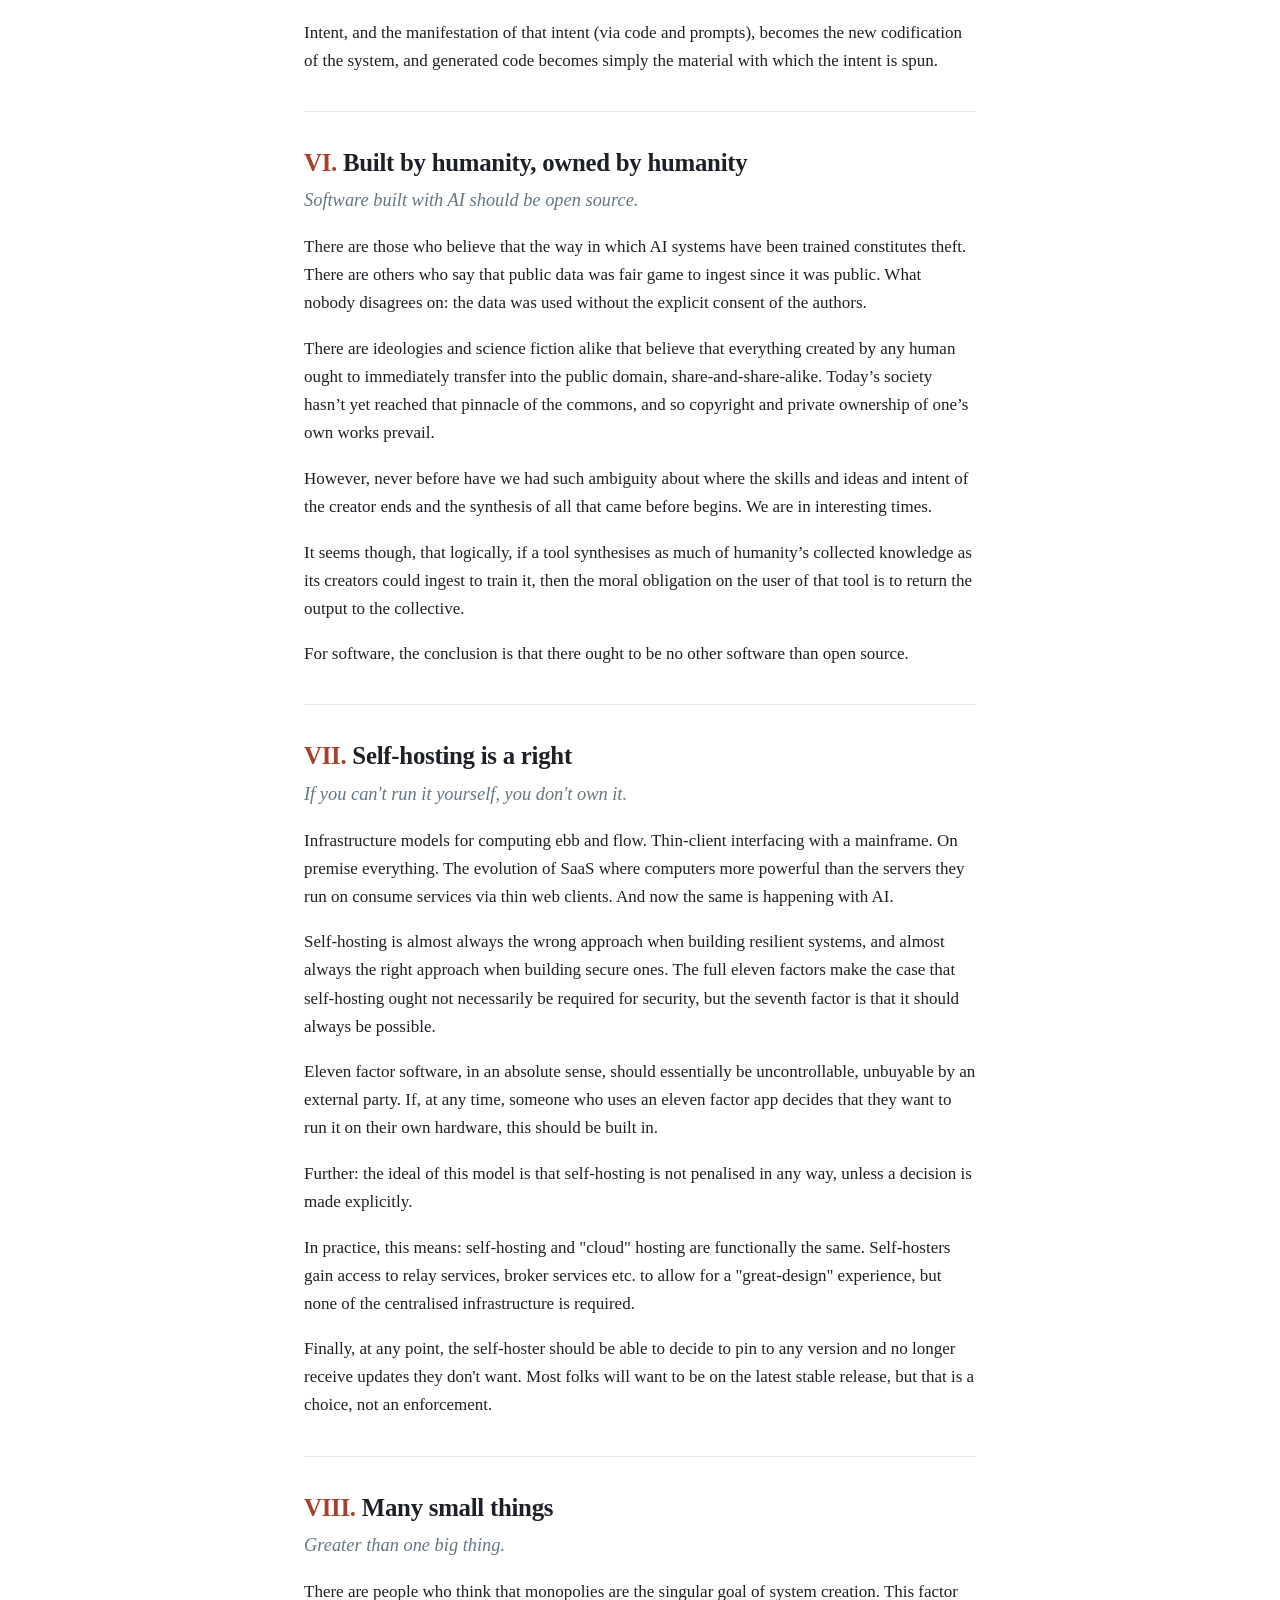
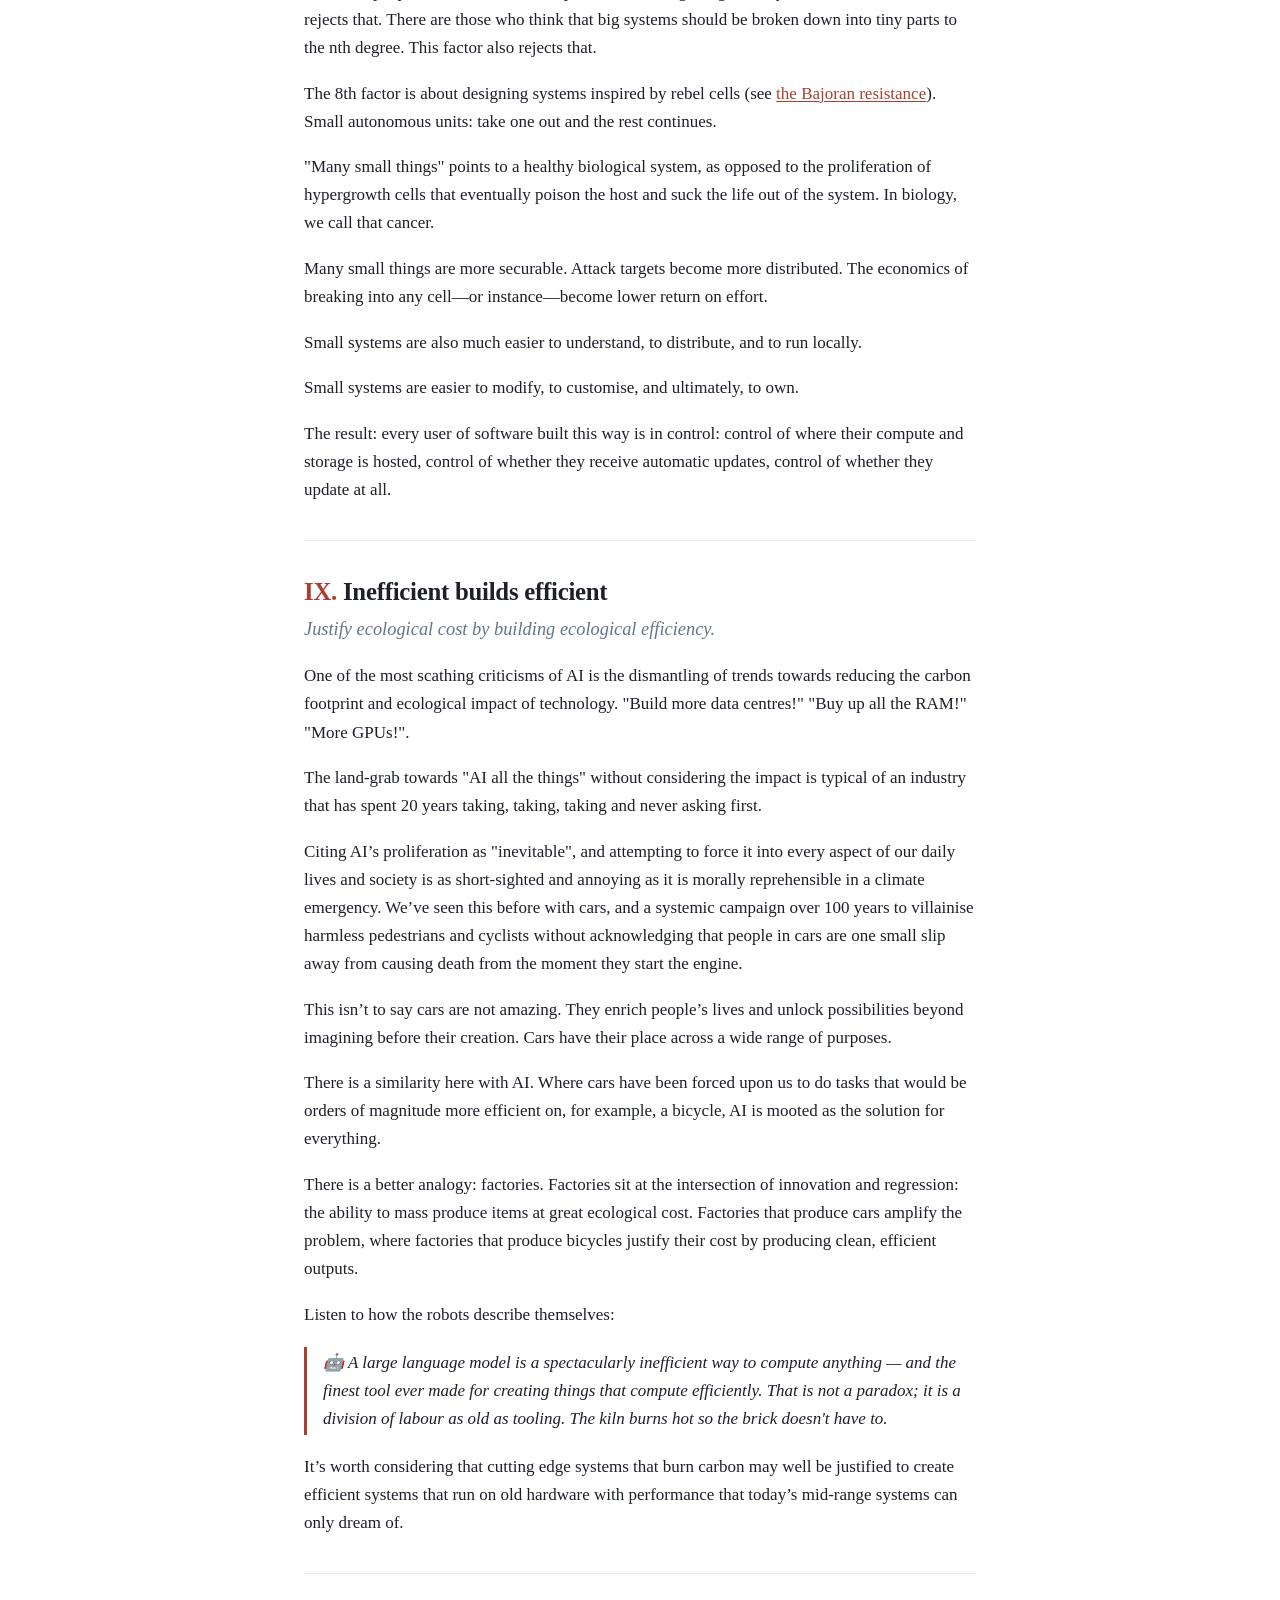
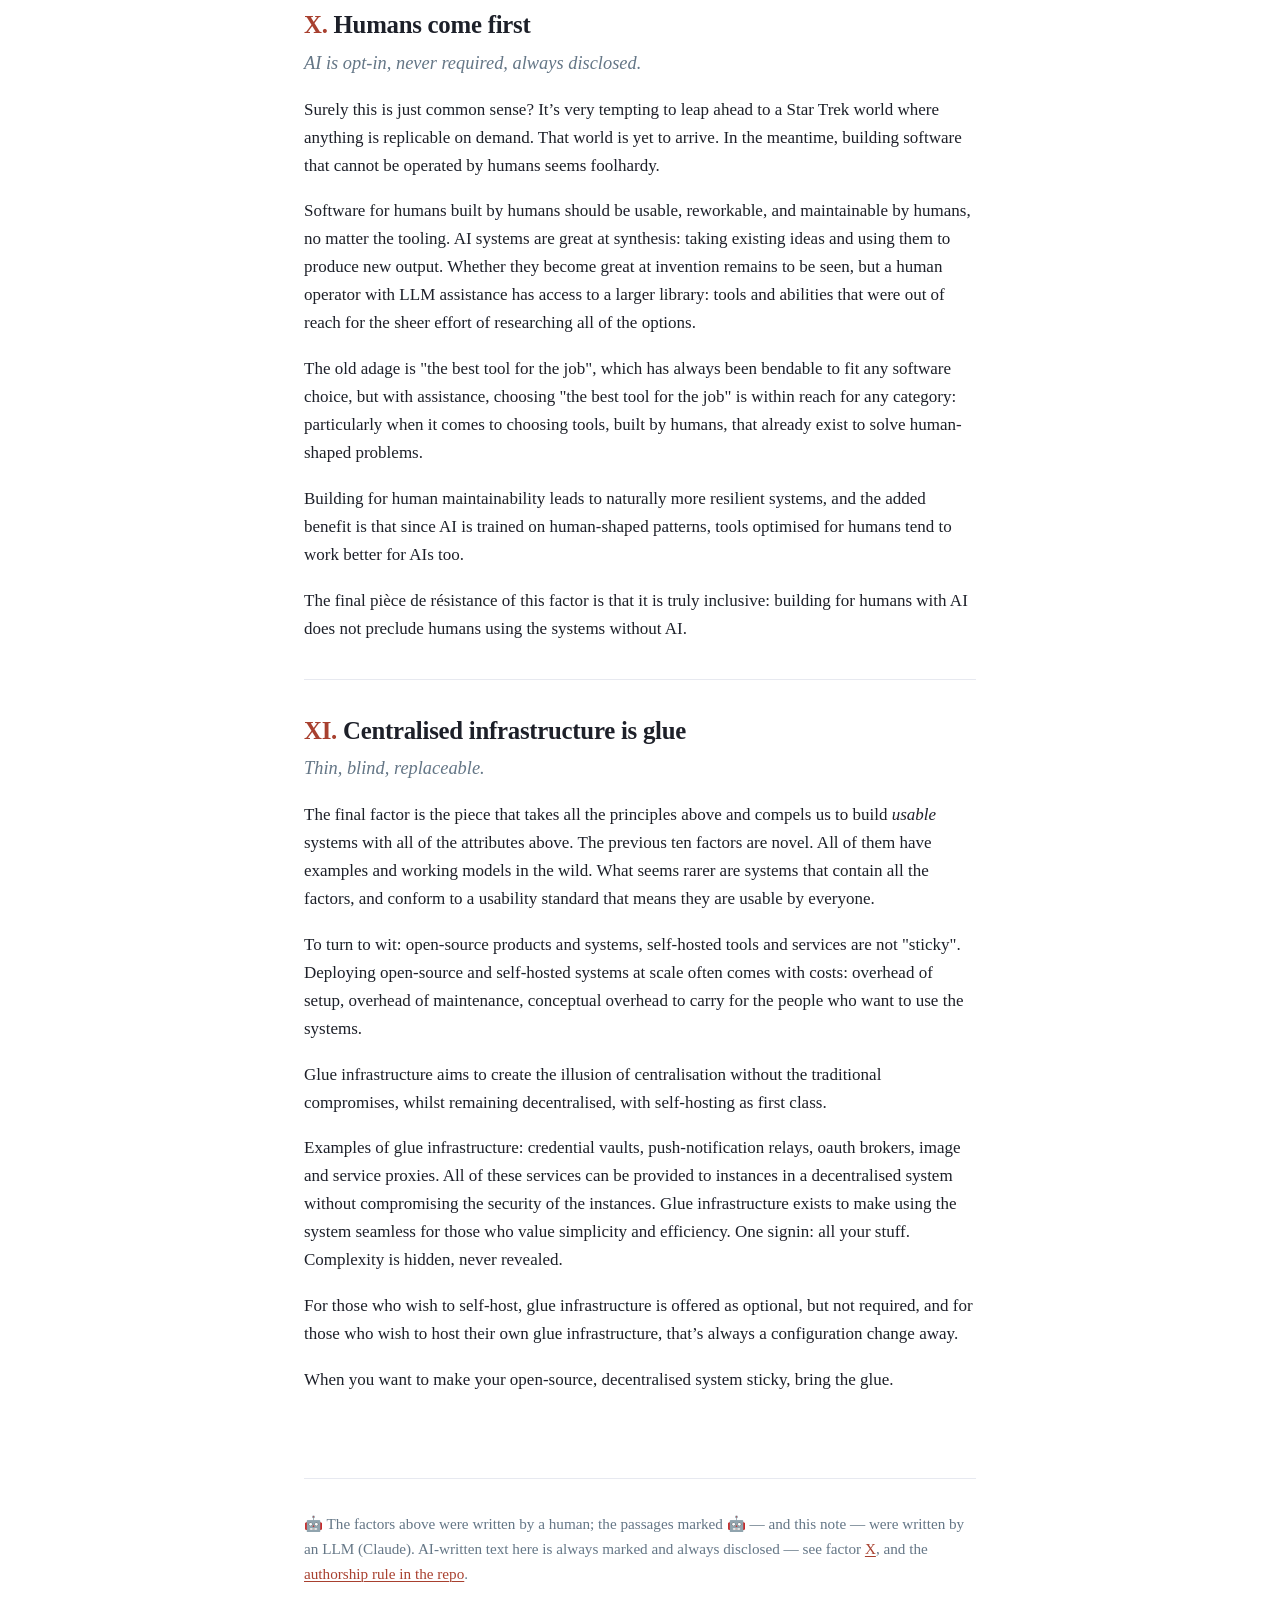
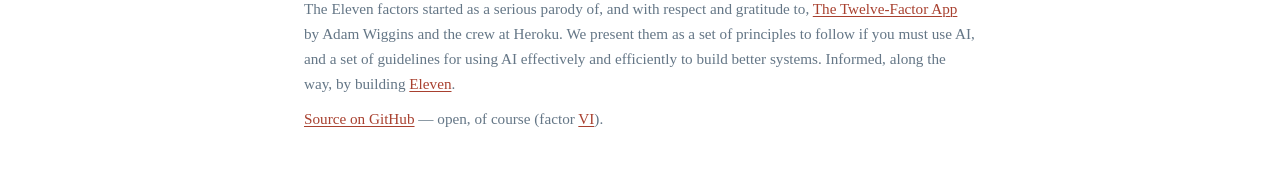
==== commit a569b2e4: "site: intro fixes from Paul — the artefact transition, sharper 12-factor framing Co-Authored-By: Cla" ====
--- a/index.html
+++ b/index.html
@@ -113,12 +113,12 @@
 <main>
 
 <section id="intro">
-  <p>In 2011, Adam Wiggins published <a href="https://12factor.net">the twelve-factor app</a>, made for a transition between a time where we dragged files on to FTP servers to "deploy" them, and losing a single server without a backup would mean the end of a business.</p>
-  <p>12 Factor apps were "convention over configuration" for infrastructure: rules that you could follow to build a small app, which would ease your ability to run, maintain, and scale apps beyond their initial deploy. 12 Factor apps pretty well became the de facto standard for how we build and deploy web applications today.</p>
-  <p>But things have changed since 2011.</p>
-  <p>The 12 Factors are essentially roles for humans to manage infrastructure upon which software is deployed. In 2026, whether we like it or not, we have AI: machines that can take frameworks like the 12 Factor app and build against it.</p>
+  <p>In 2011, Adam Wiggins published <a href="https://12factor.net">the twelve-factor app</a>, made for a transition between a time where we dragged files on to FTP servers to "deploy" them, and losing a single server without a backup would mean the end of a business, to a time where we published our apps as "artefacts": deployable units that were versioned and launched independently.</p>
+  <p>12 Factor apps were "convention over configuration" for infrastructure: rules that you could follow to build a small app, which would ease your ability to run, maintain, and scale apps beyond their initial deploy. 12 Factor apps pretty well became the de facto standard for how we build and deploy web applications today, containerised, versioned, orchestrated, and deployed safely.</p>
+  <p>Things, however, have changed since 2011.</p>
+  <p>The 12 Factors are essentially a set of rules for humans to manage infrastructure upon which software is deployed. In 2026, whether we like it or not, we have AI: machines that can take frameworks like the 12 Factor app and build against them a lot more efficiently.</p>
   <p>AI gives us new opportunities. The 12 Factor app didn’t make any assumptions about responsibilities outside of the architecture. Its basis was taking something already built and having a guiding set of principles for deploying that artifact responsibly.</p>
-  <p>Responsibly being the key word, AI gives us a new set of opportunities, but also a new set of challenges. An LLM will do what you tell it, and you can choose to point it along well-trodden paths, optimised for humans, or you can choose to point it somewhere new.</p>
+  <p>Responsibly being the key word, AI gives us a new set of opportunities and a new set of challenges. An LLM will do what you tell it (with caveats), and you can choose to point it along paths designed with the assumption of human operators, or you can choose to point it somewhere new.</p>
   <p>The eleven factors are an attempt to map out that new path. What is the value of code when it can be manufactured at scale? What are our responsibilities as software developers when anyone can use the same tools that we do just by asking? Are there opportunities and efficiencies that we missed while we burned other people’s money in a frenzied attempt to make them more money?</p>
   <p>The eleven factors imagines that there are.</p>
 
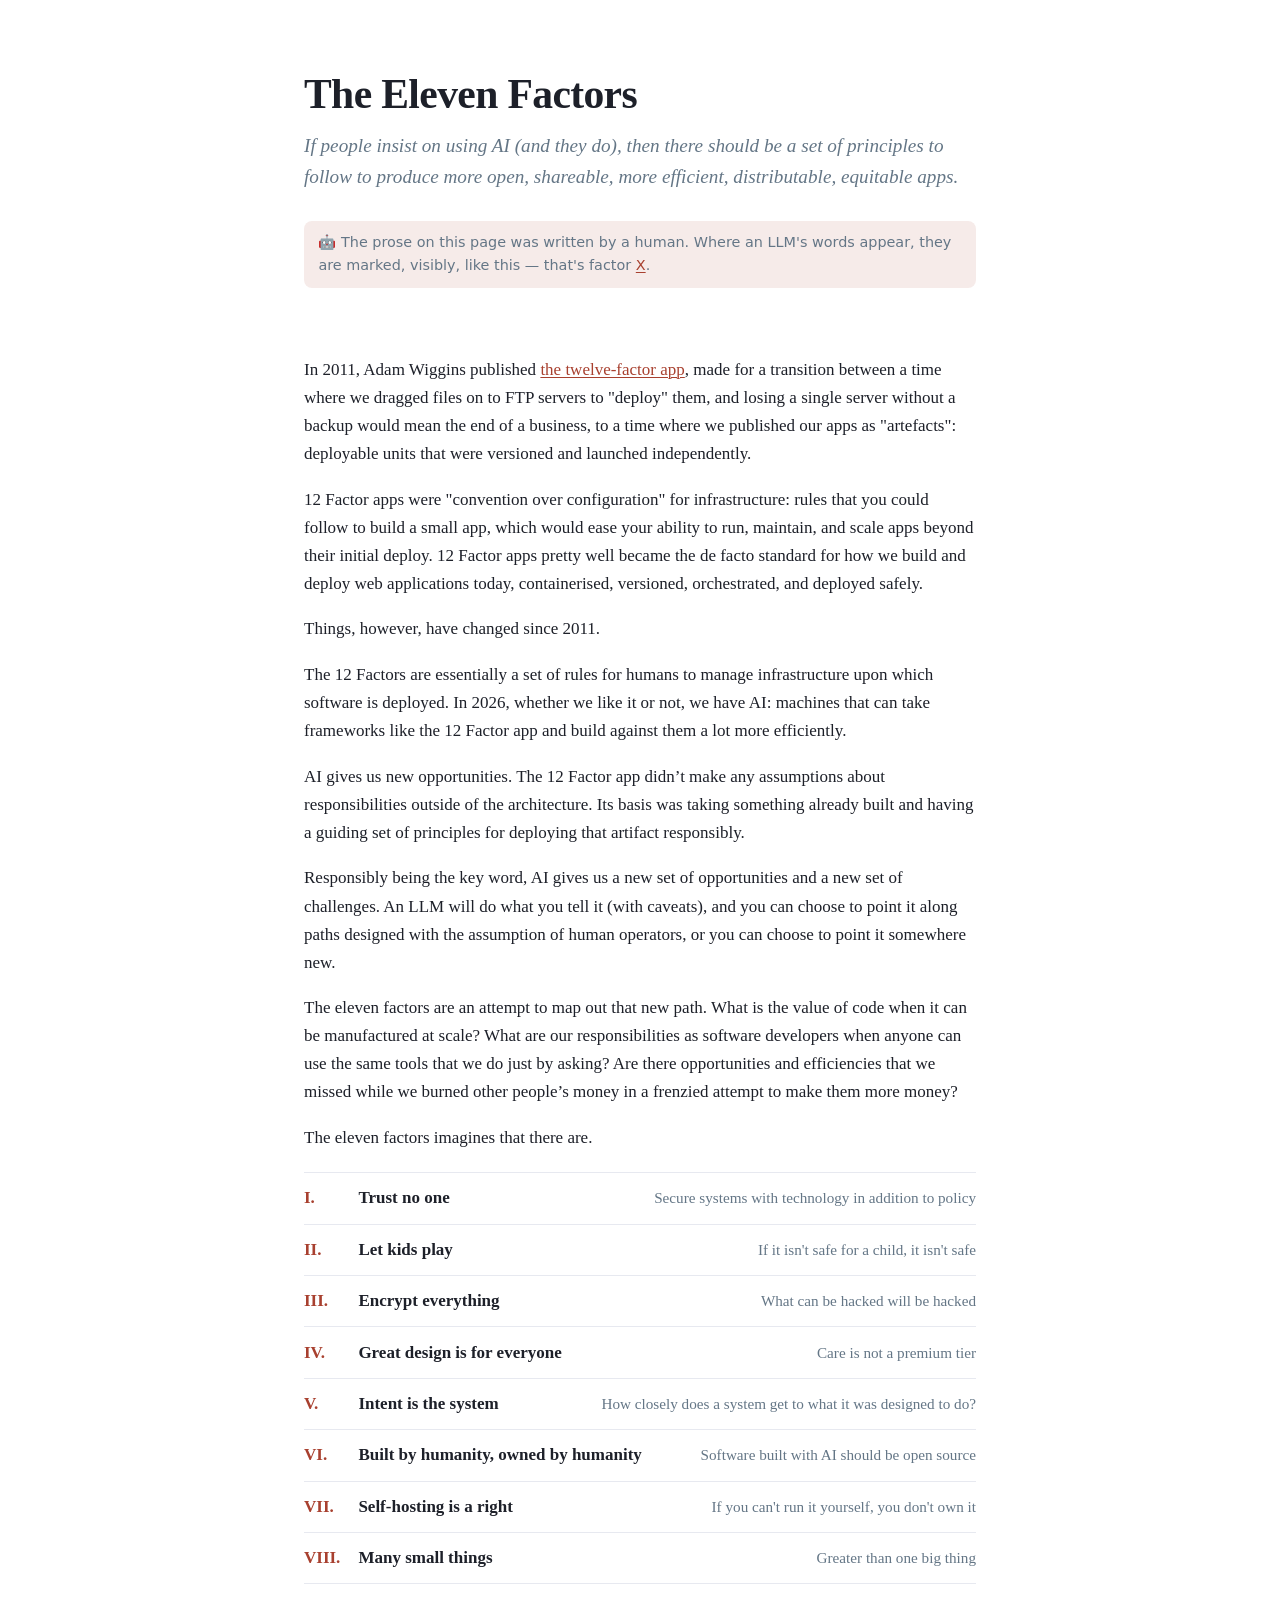
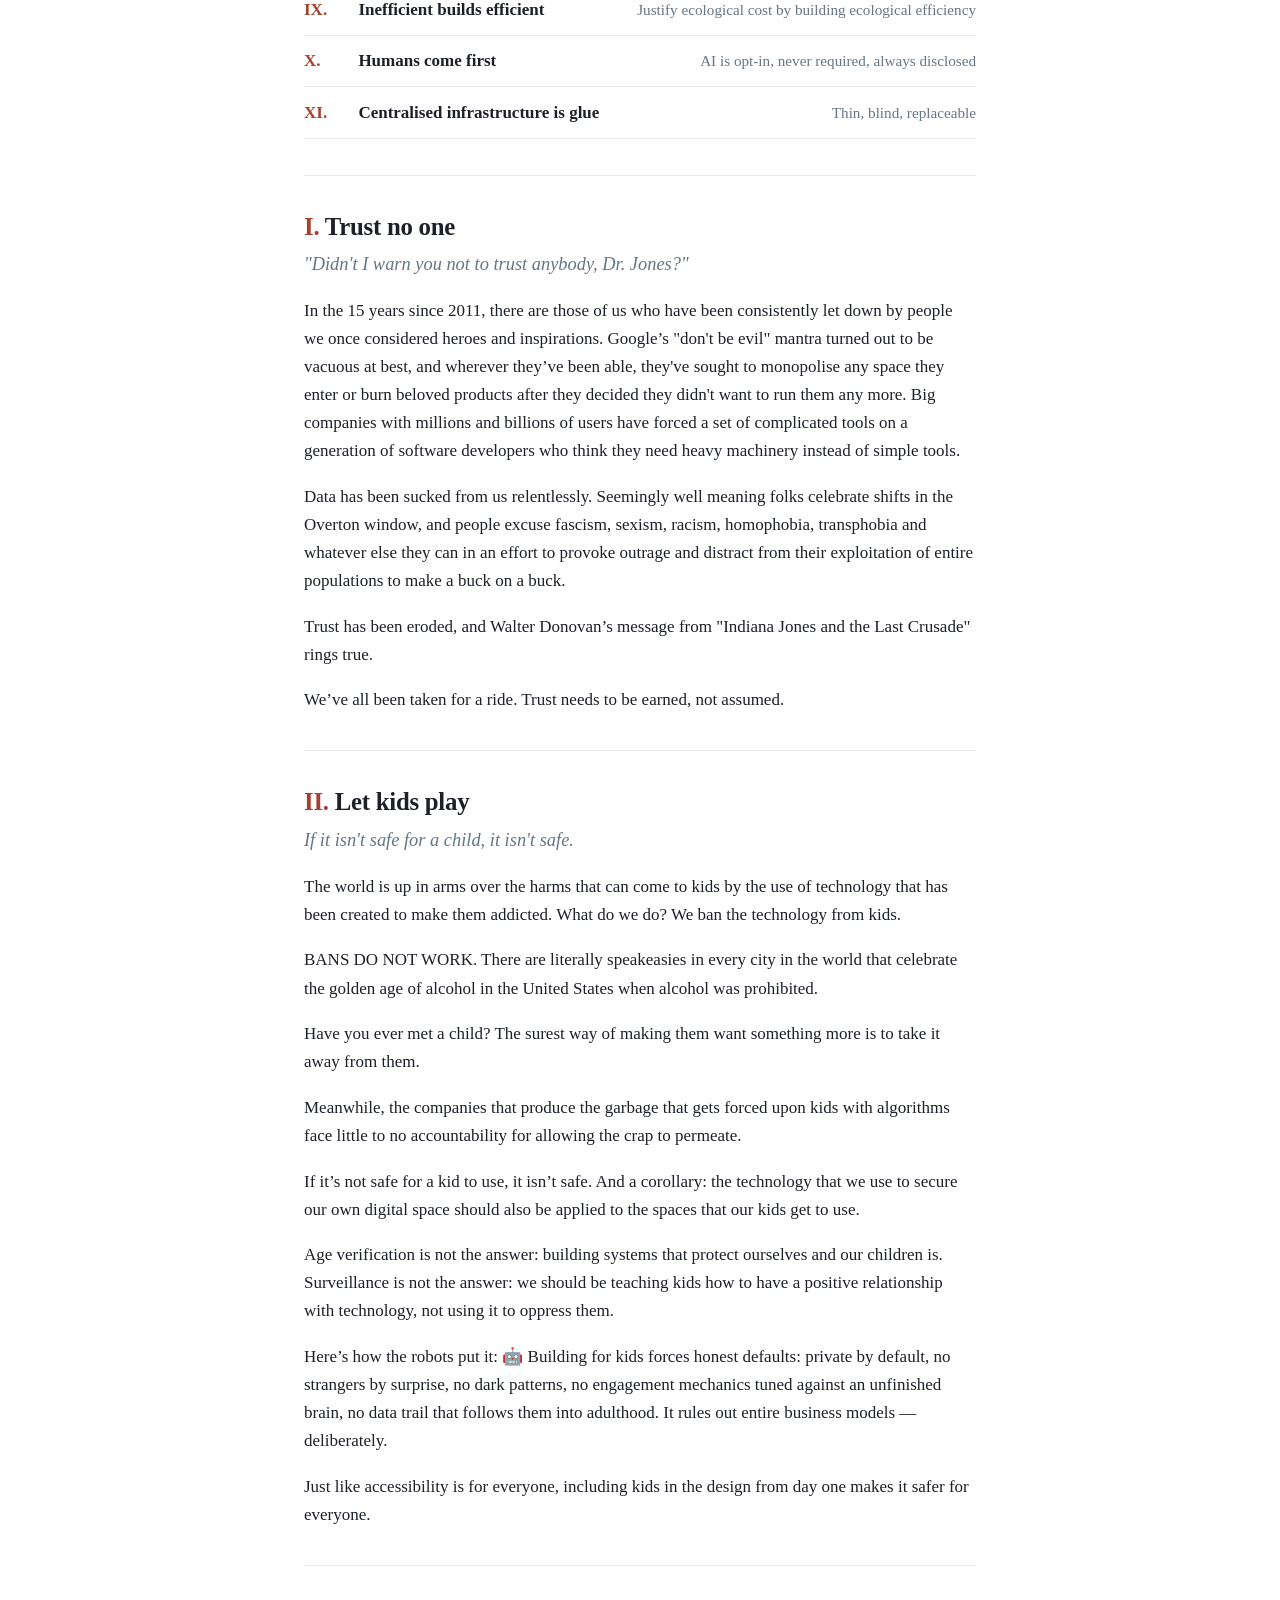
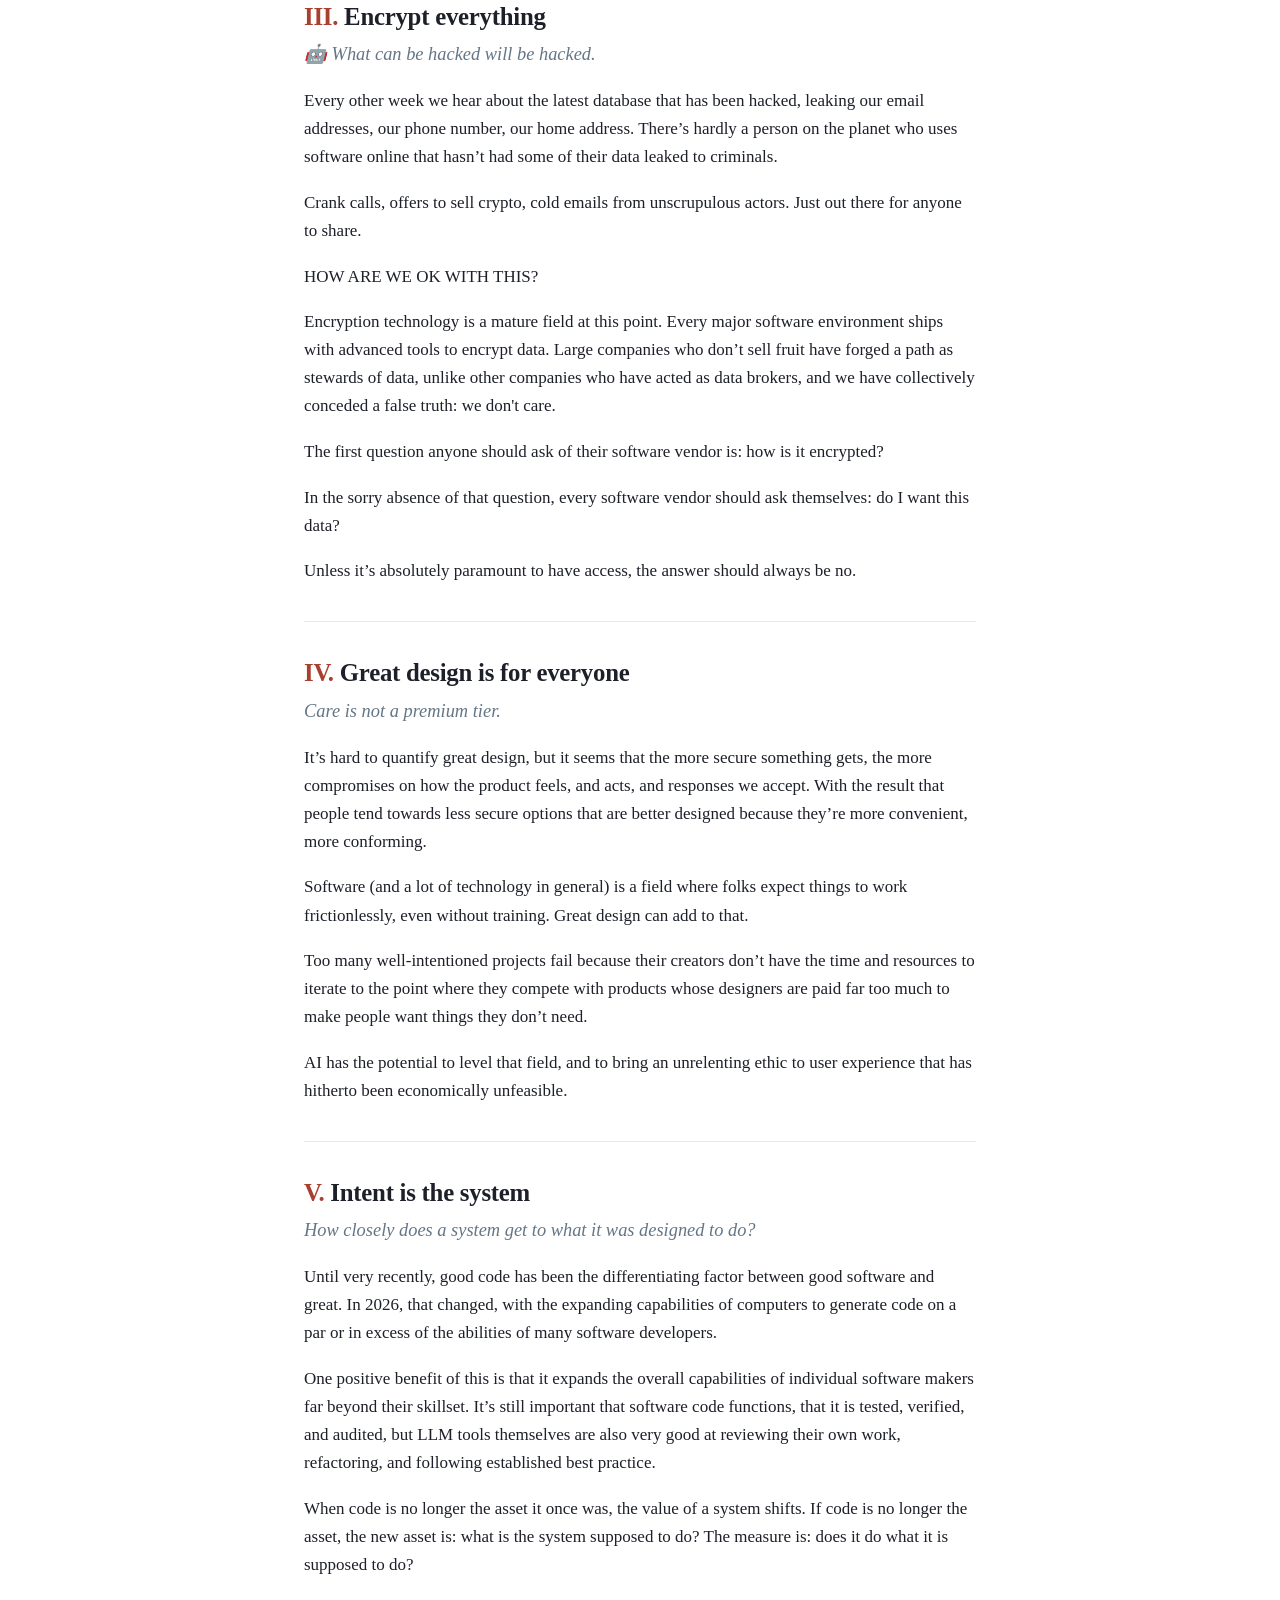
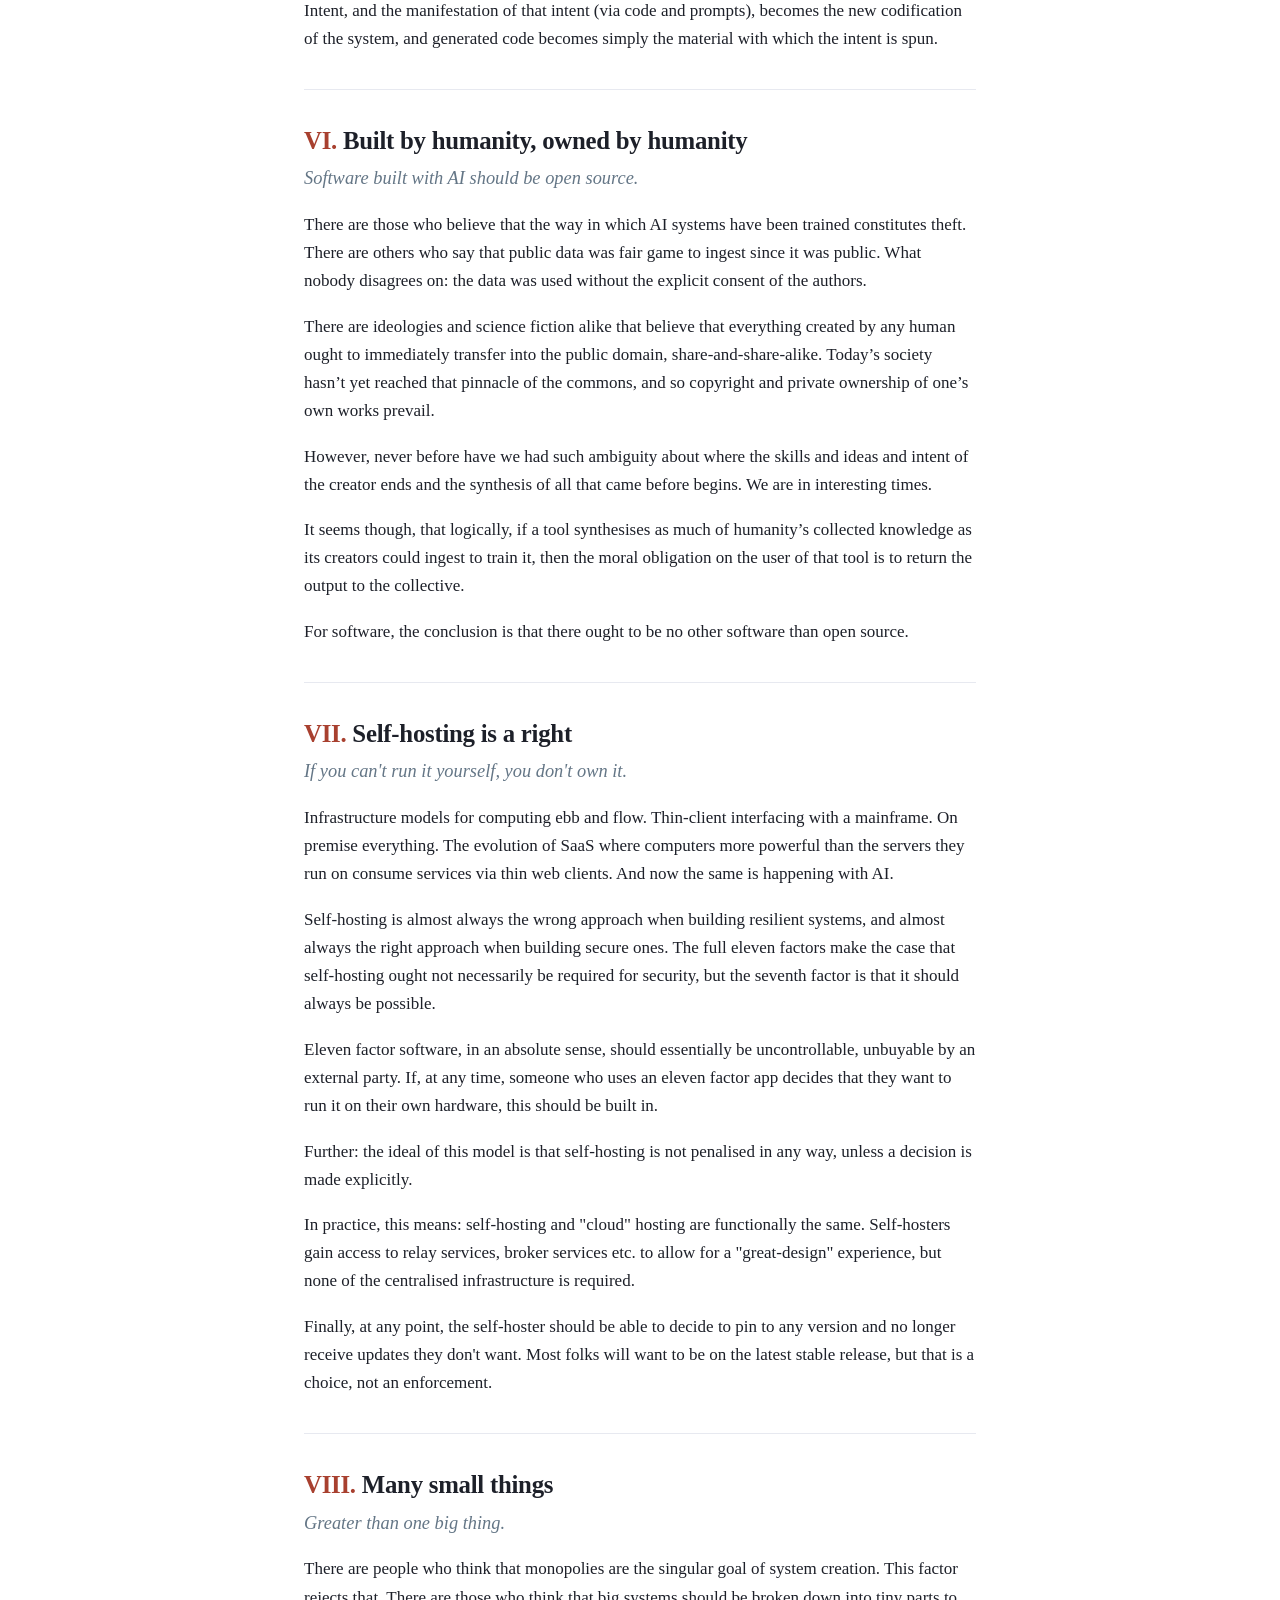
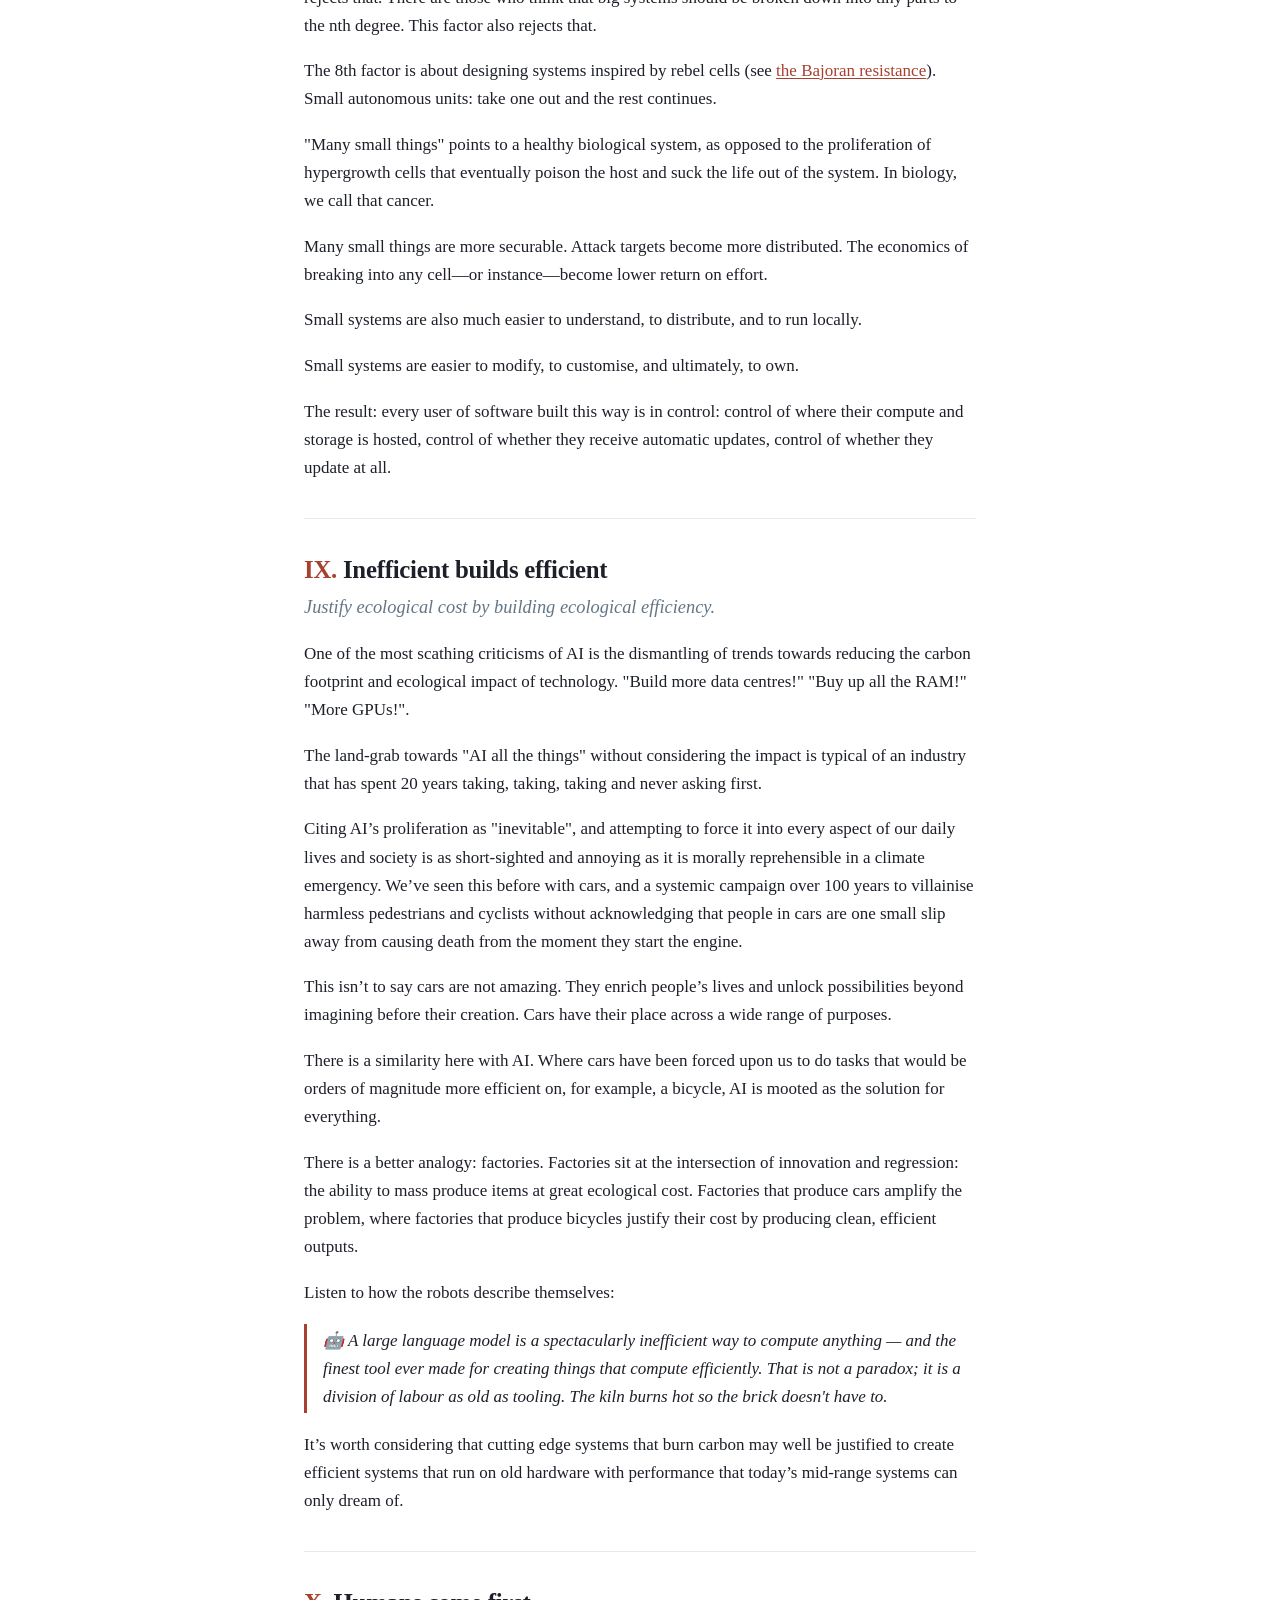
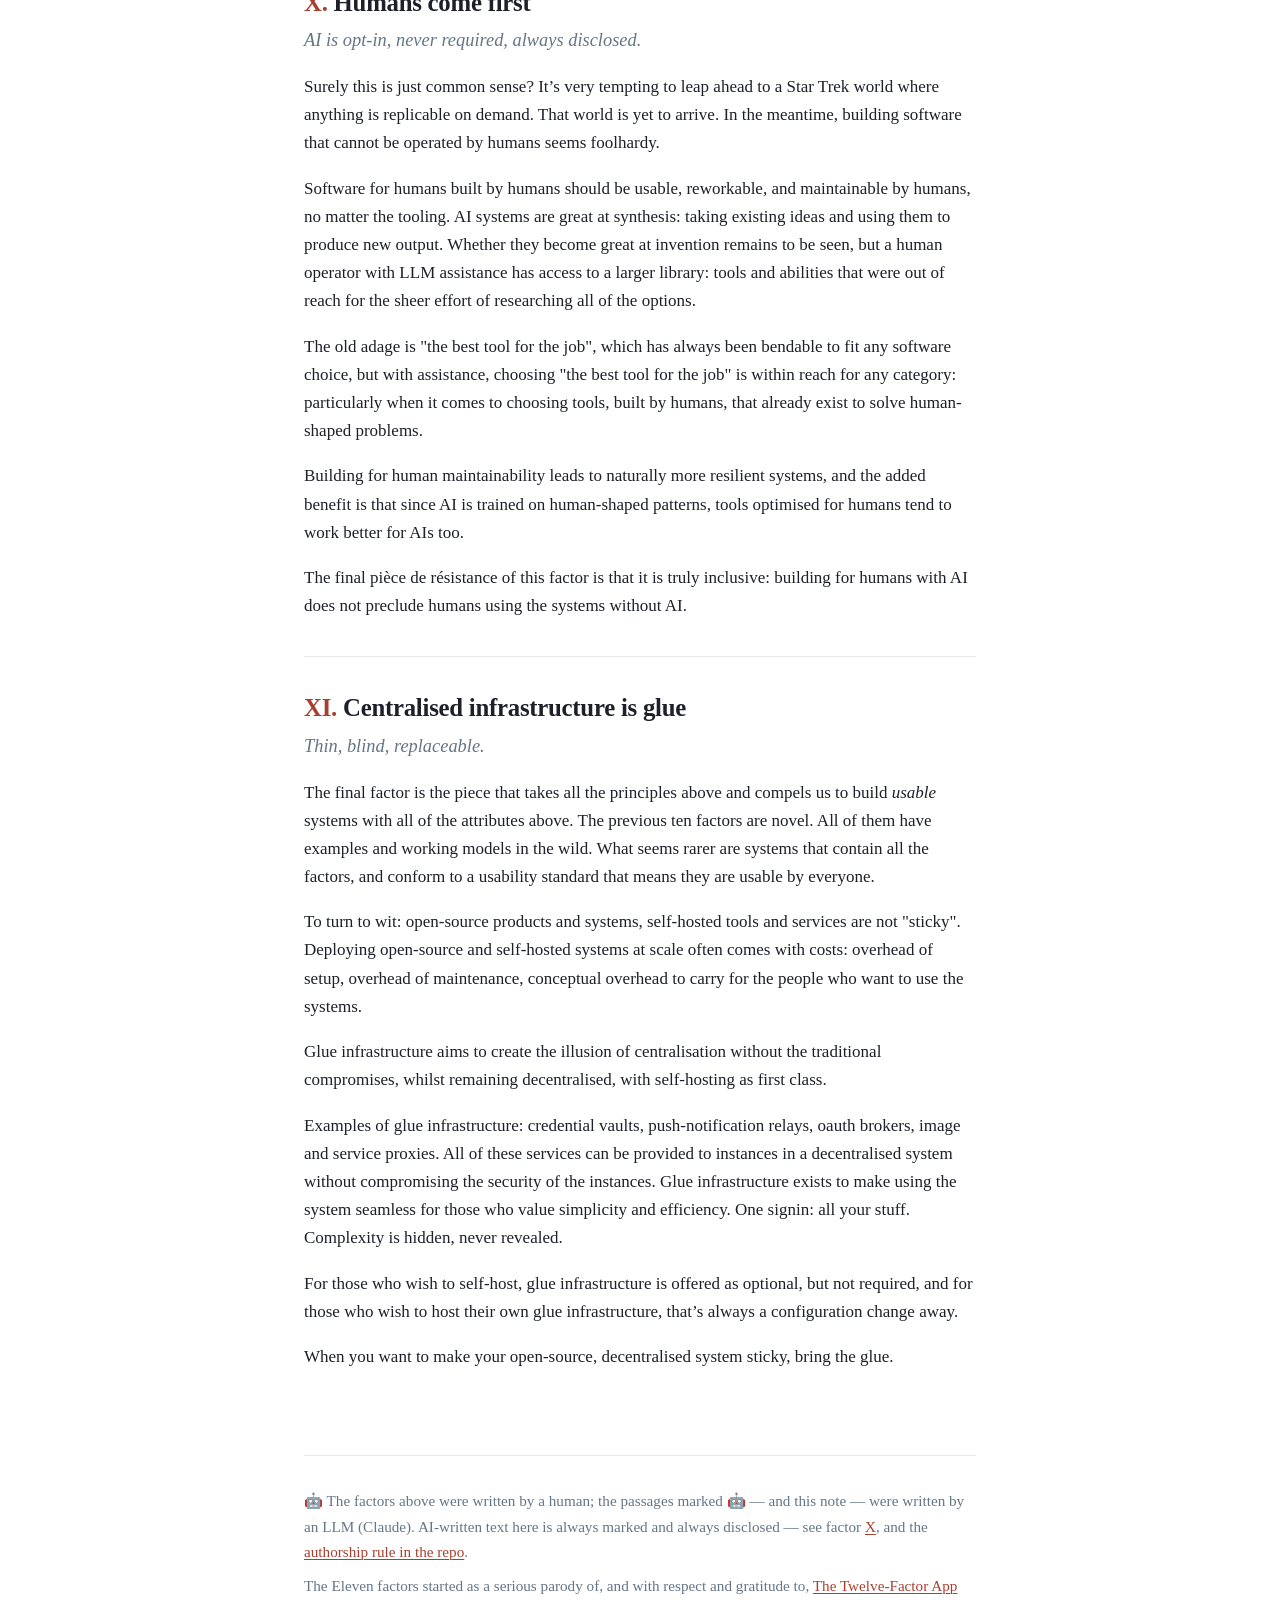
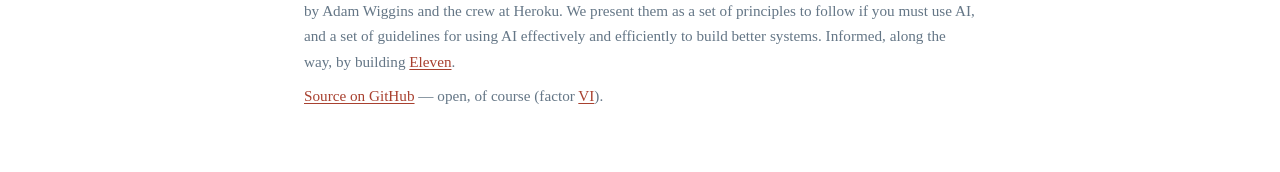
==== commit 5e4b5d2e: "site: factor I fixes from Paul — broader villains, quote stays in the epigraph Co-Authored-By: Claud" ====
--- a/index.html
+++ b/index.html
@@ -140,10 +140,9 @@
 <section id="i">
   <h2><a href="#i"><span class="numeral">I.</span> Trust no one</a></h2>
   <p class="epigraph">"Didn't I warn you not to trust anybody, Dr.&nbsp;Jones?"</p>
-  <p>In the 15 years since 2011, there are those of us who have been consistently let down by heroes and inspirations. Google’s "don't be evil" mantra turned out to be vacuous at best, and wherever they’ve been able, they've sought to monopolise any space they enter. Facebook has forced a set of complicated tools on a generation of software developers who think they need heavy machinery to craft simple tools.</p>
+  <p>In the 15 years since 2011, there are those of us who have been consistently let down by people we once considered heroes and inspirations. Google’s "don't be evil" mantra turned out to be vacuous at best, and wherever they’ve been able, they've sought to monopolise any space they enter or burn beloved products after they decided they didn't want to run them any more. Big companies with millions and billions of users have forced a set of complicated tools on a generation of software developers who think they need heavy machinery instead of simple tools.</p>
   <p>Data has been sucked from us relentlessly. Seemingly well meaning folks celebrate shifts in the Overton window, and people excuse fascism, sexism, racism, homophobia, transphobia and whatever else they can in an effort to provoke outrage and distract from their exploitation of entire populations to make a buck on a buck.</p>
-  <p>Trust has been eroded, and Walter Donovan’s message from "Indiana Jones and the Last Crusade" rings true:</p>
-  <blockquote><p>"Didn't I tell you not to trust anyone, Dr.&nbsp;Jones?"</p></blockquote>
+  <p>Trust has been eroded, and Walter Donovan’s message from "Indiana Jones and the Last Crusade" rings true.</p>
   <p>We’ve all been taken for a ride. Trust needs to be earned, not assumed.</p>
 </section>
 
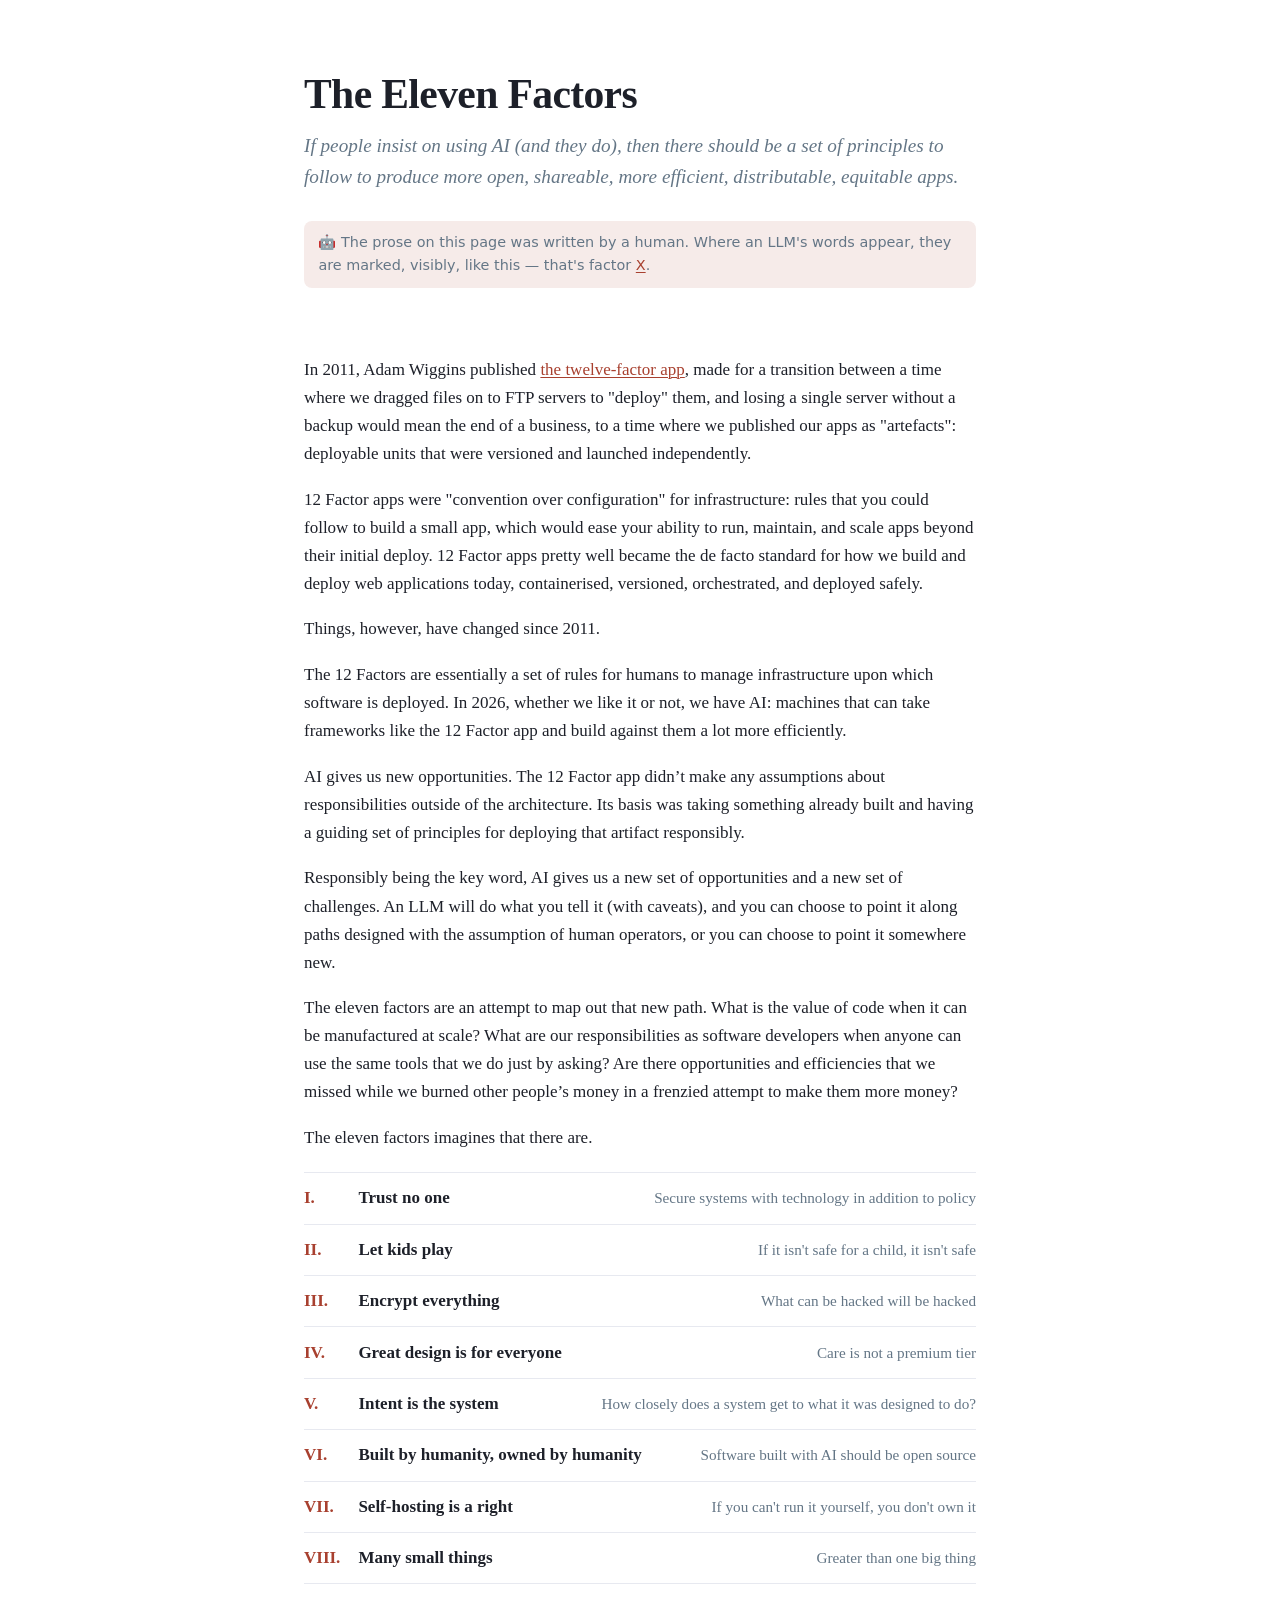
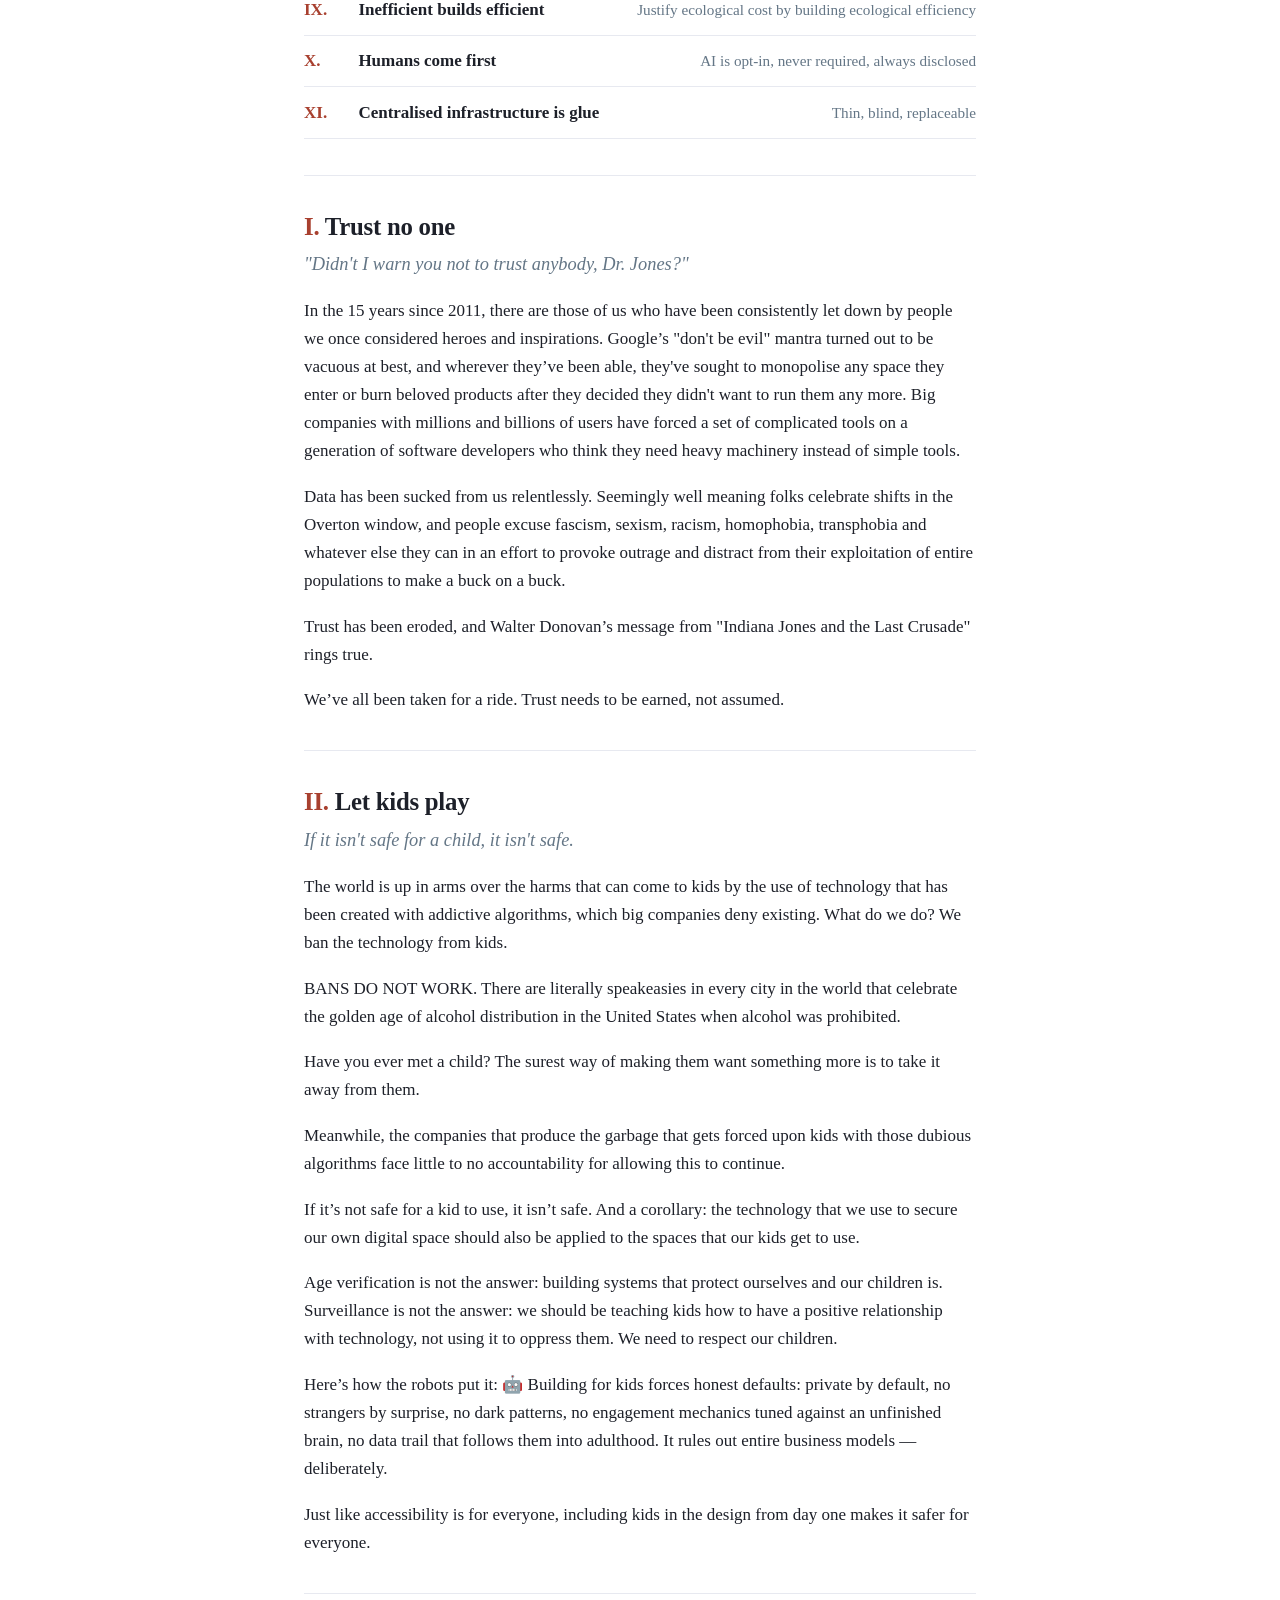
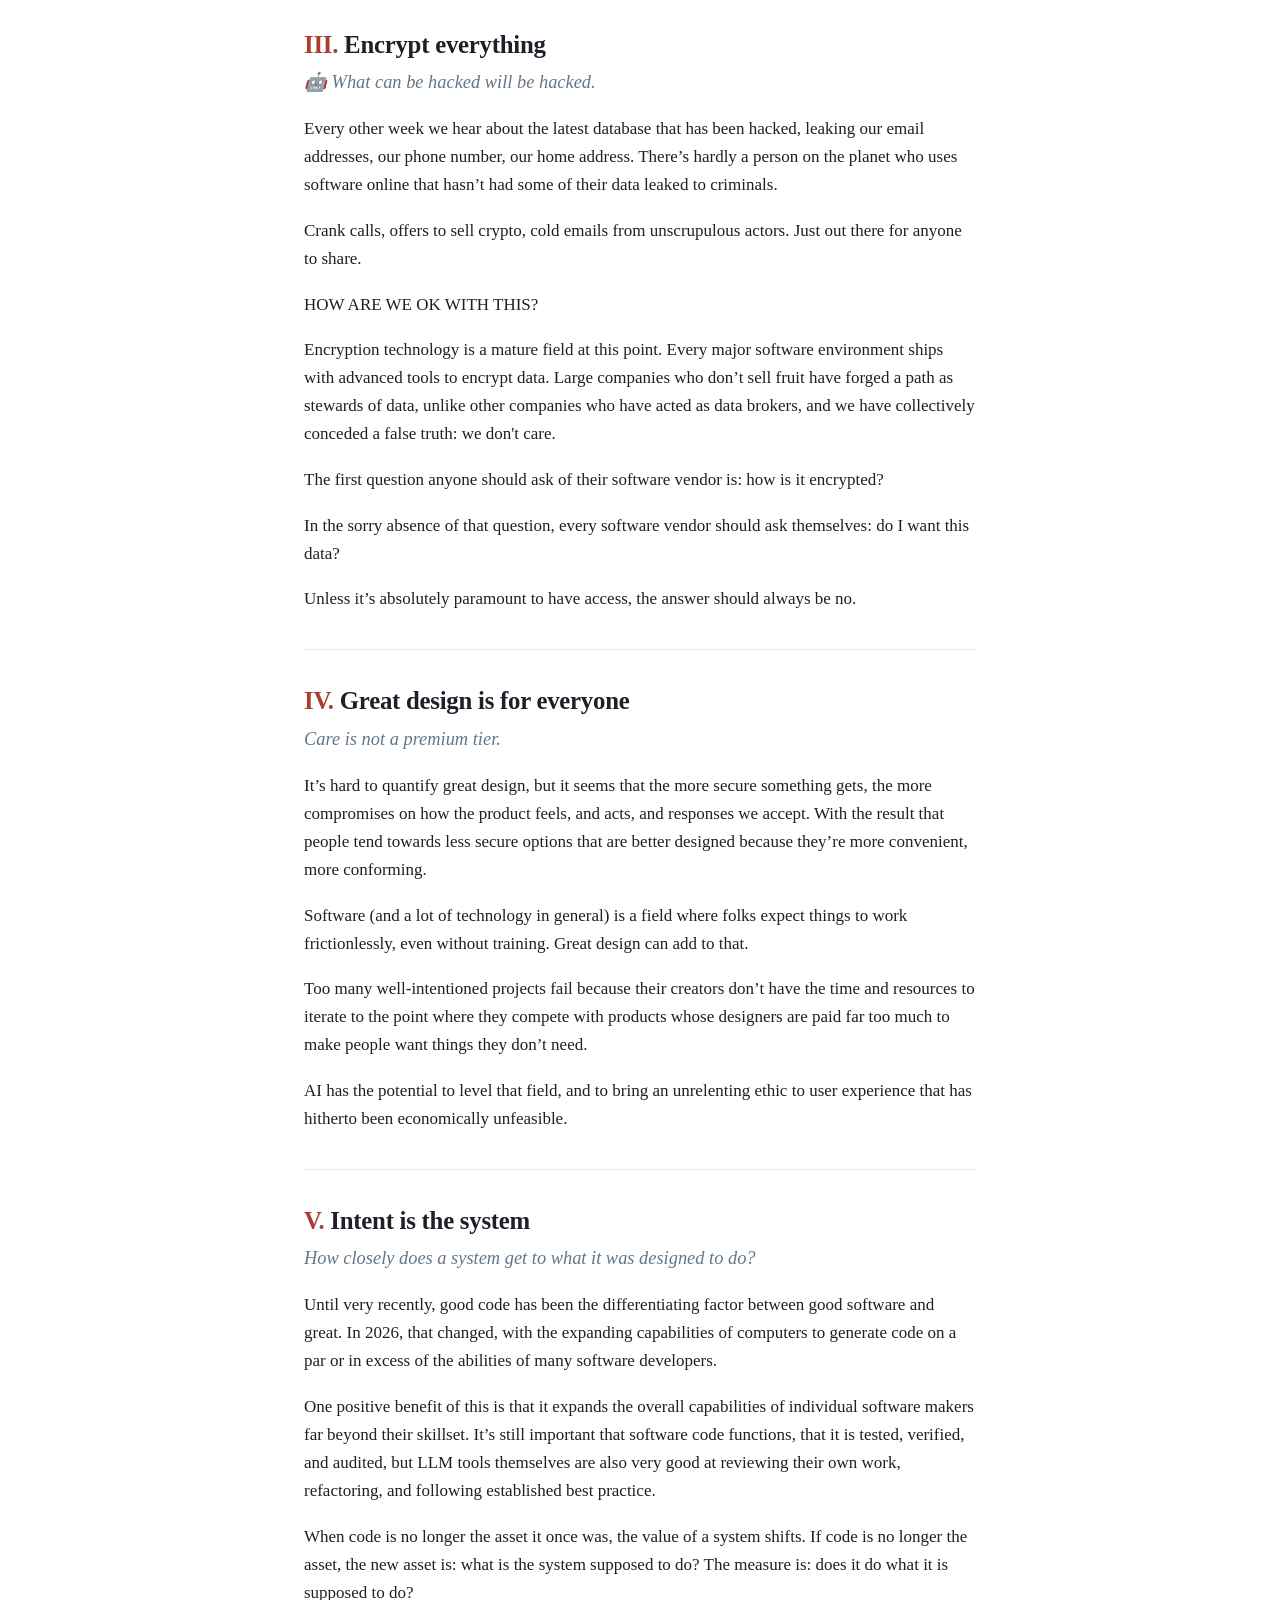
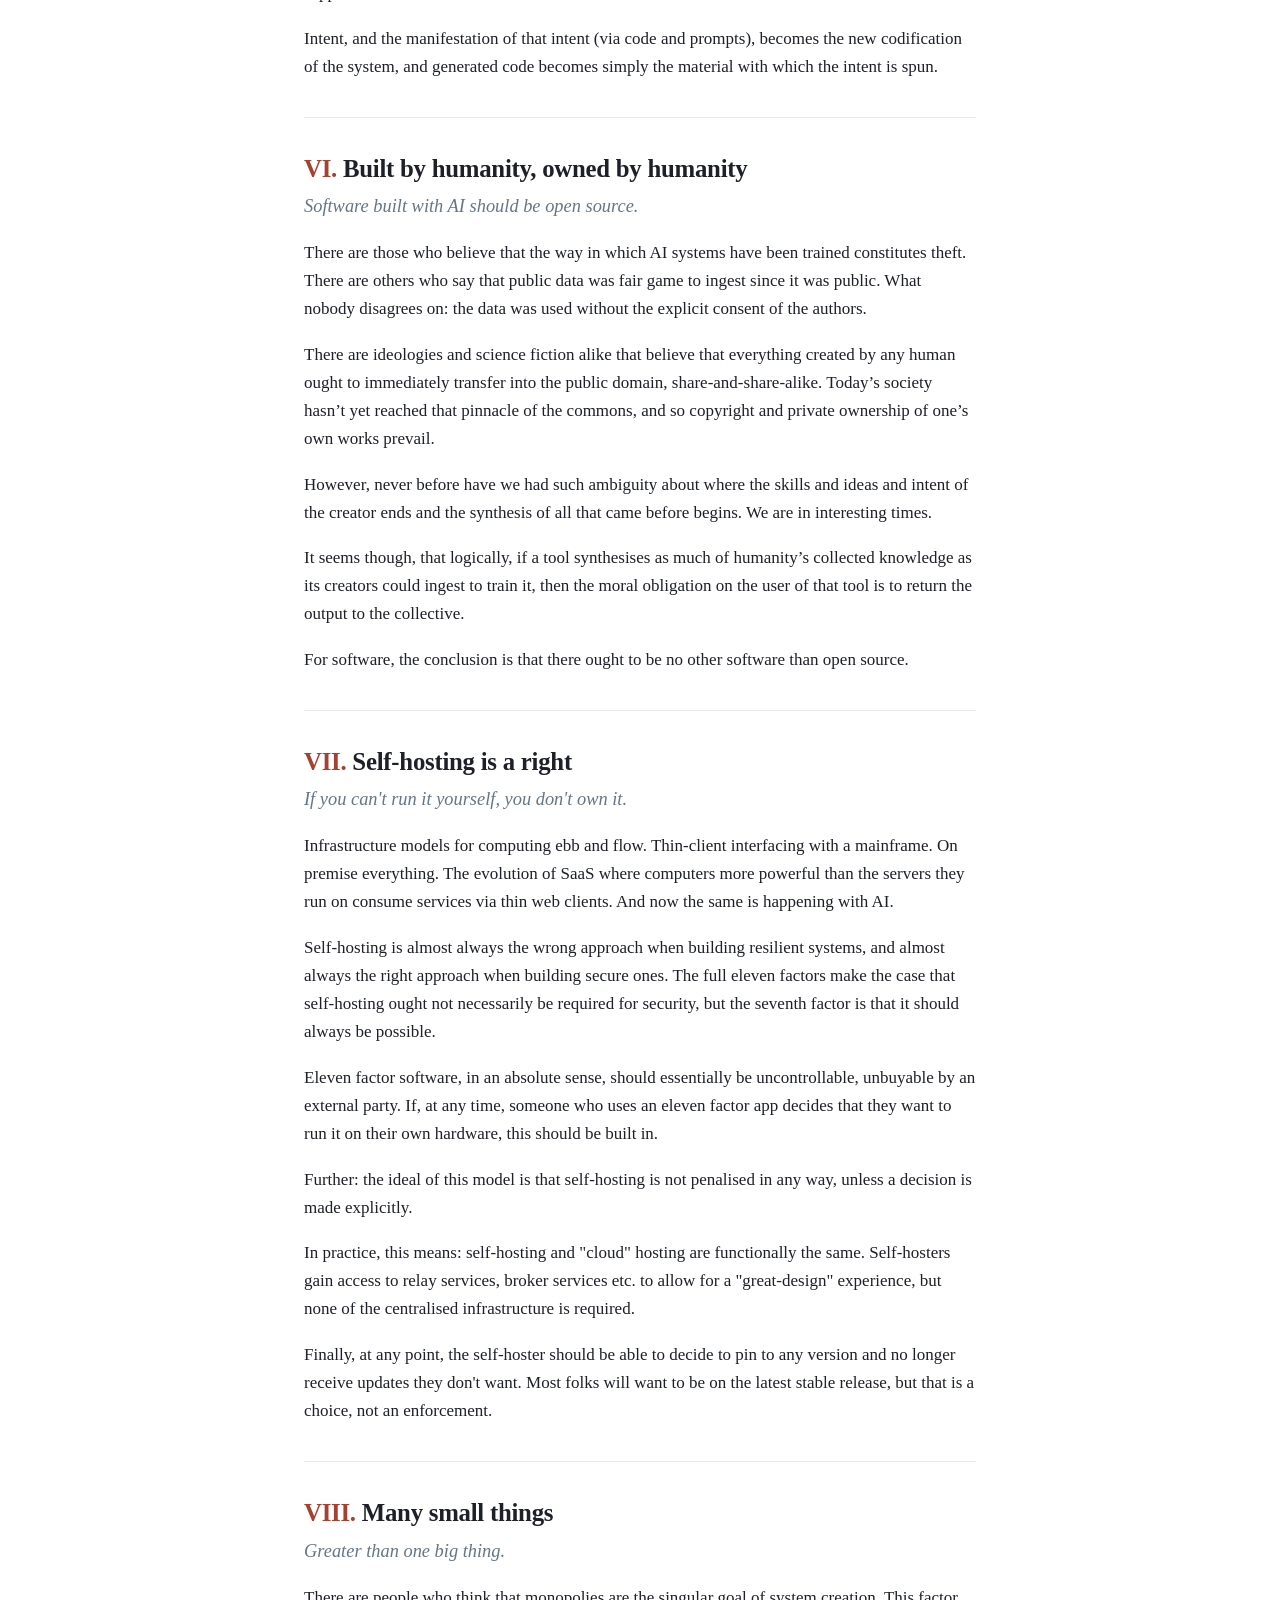
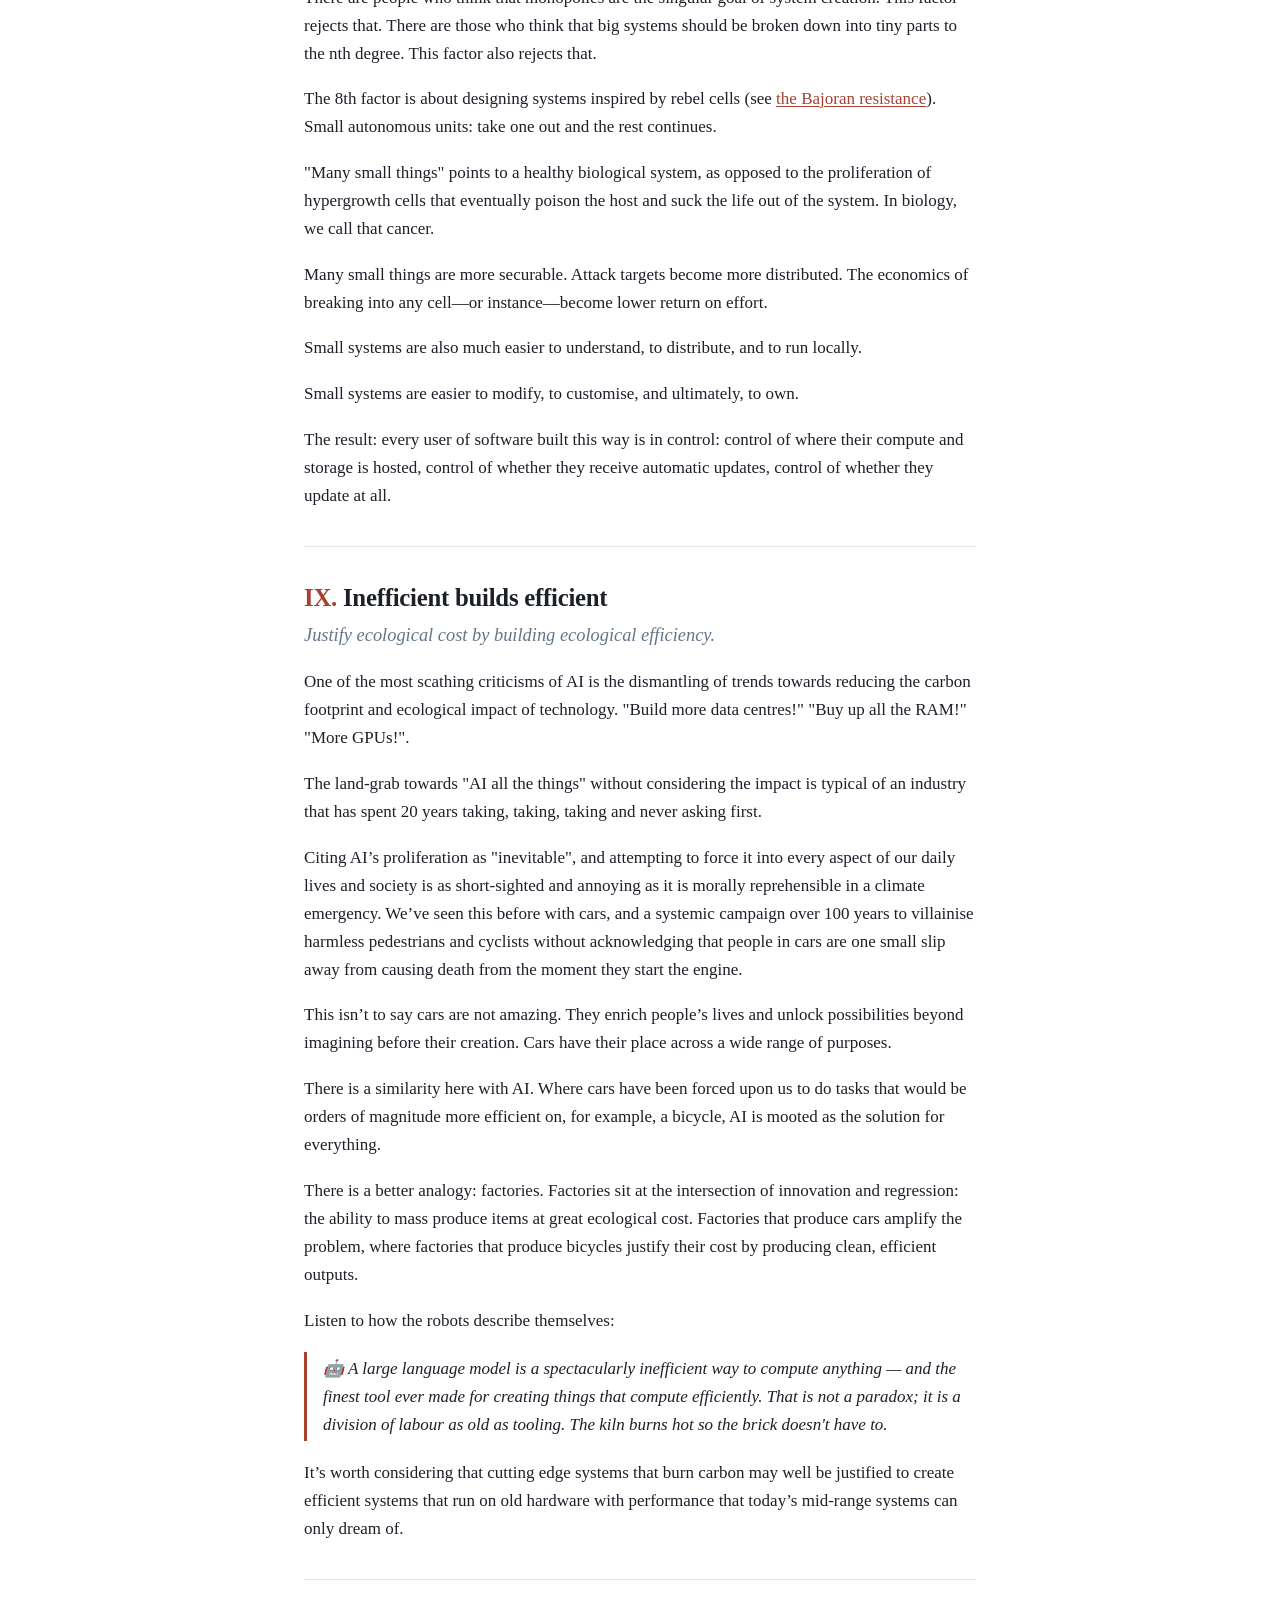
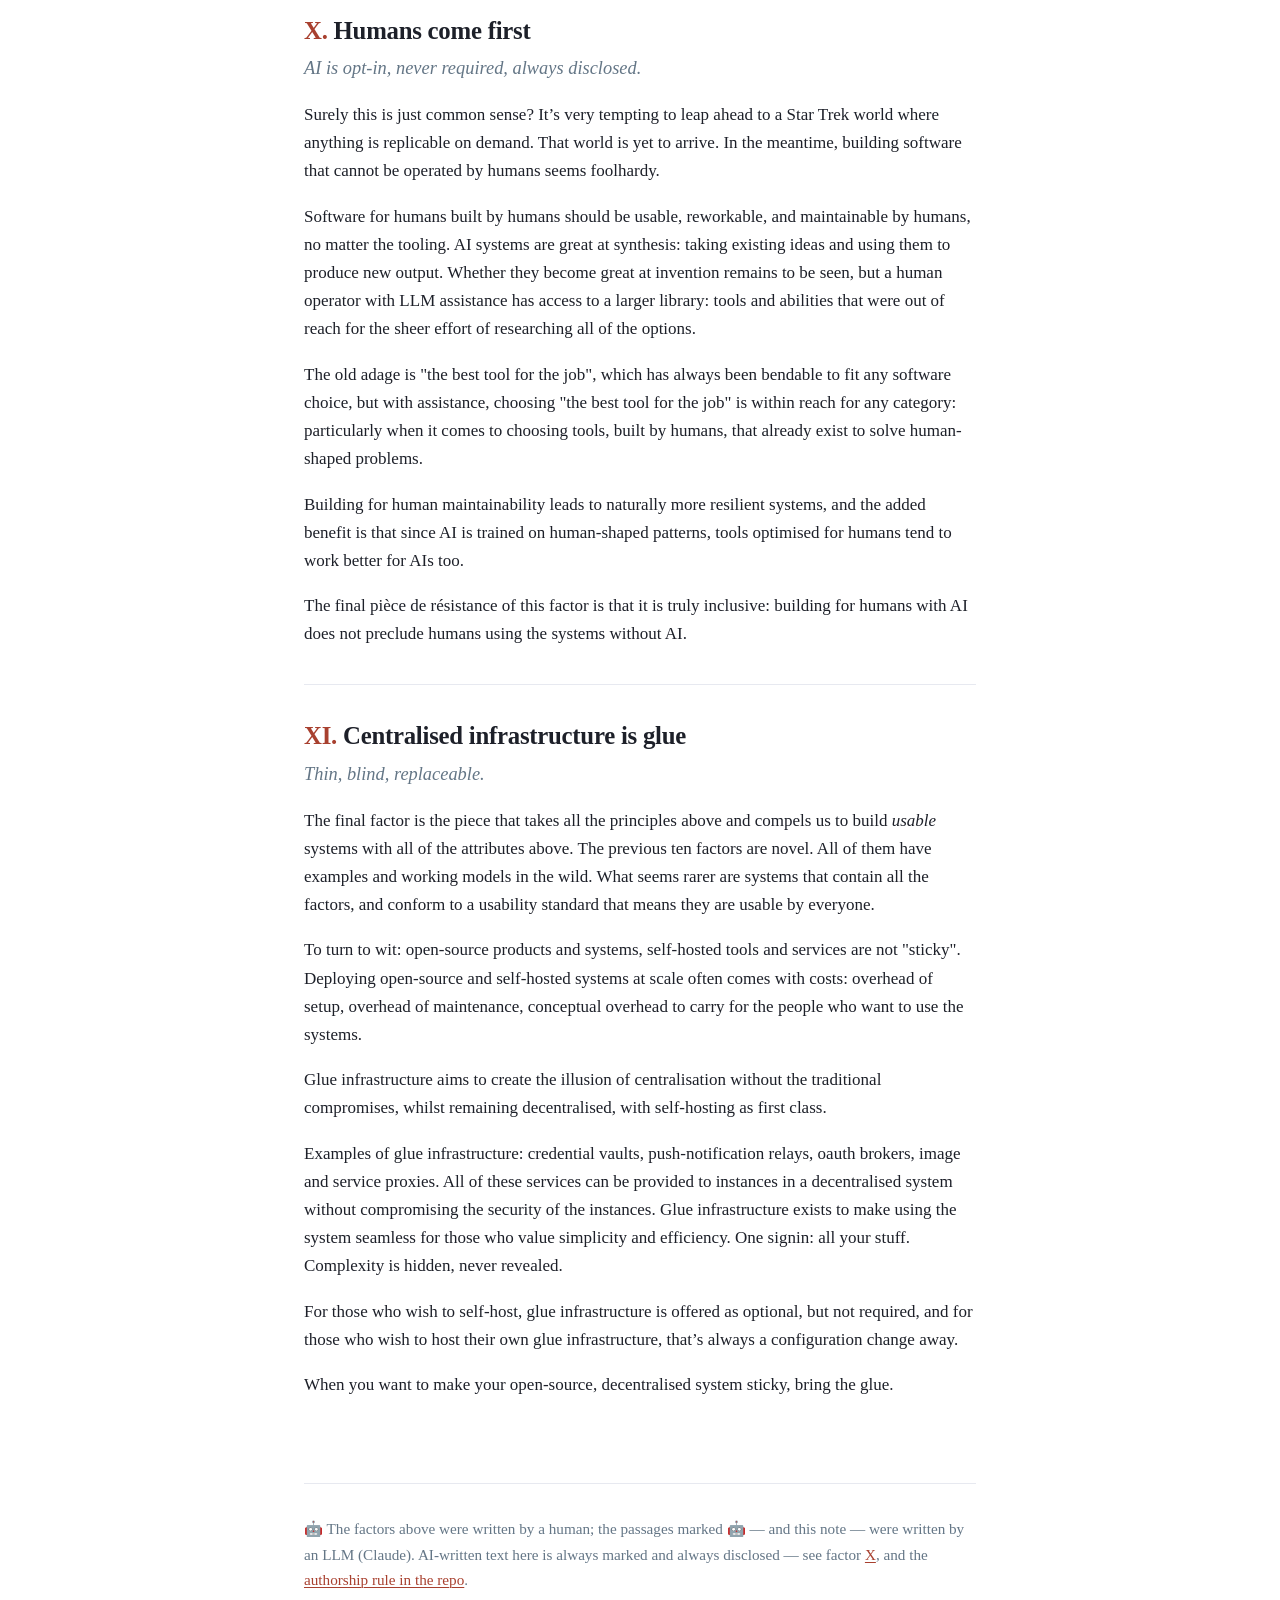
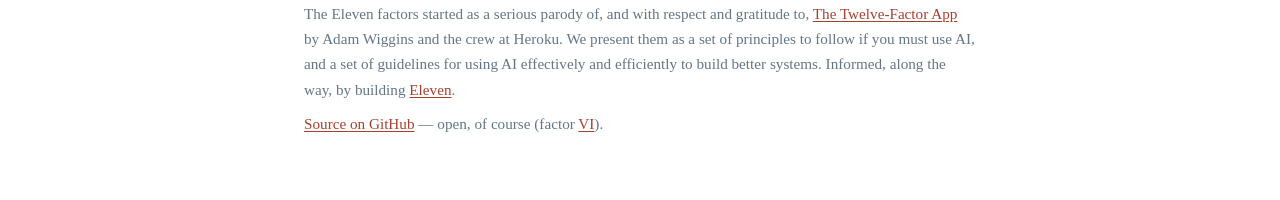
==== commit 9196392b: "site: factor II fixes from Paul — addictive algorithms named, respect our children Co-Authored-By: C" ====
--- a/index.html
+++ b/index.html
@@ -149,12 +149,12 @@
 <section id="ii">
   <h2><a href="#ii"><span class="numeral">II.</span> Let kids play</a></h2>
   <p class="epigraph">If it isn't safe for a child, it isn't safe.</p>
-  <p>The world is up in arms over the harms that can come to kids by the use of technology that has been created to make them addicted. What do we do? We ban the technology from kids.</p>
-  <p>BANS DO NOT WORK. There are literally speakeasies in every city in the world that celebrate the golden age of alcohol in the United States when alcohol was prohibited.</p>
+  <p>The world is up in arms over the harms that can come to kids by the use of technology that has been created with addictive algorithms, which big companies deny existing. What do we do? We ban the technology from kids.</p>
+  <p>BANS DO NOT WORK. There are literally speakeasies in every city in the world that celebrate the golden age of alcohol distribution in the United States when alcohol was prohibited.</p>
   <p>Have you ever met a child? The surest way of making them want something more is to take it away from them.</p>
-  <p>Meanwhile, the companies that produce the garbage that gets forced upon kids with algorithms face little to no accountability for allowing the crap to permeate.</p>
+  <p>Meanwhile, the companies that produce the garbage that gets forced upon kids with those dubious algorithms face little to no accountability for allowing this to continue.</p>
   <p>If it’s not safe for a kid to use, it isn’t safe. And a corollary: the technology that we use to secure our own digital space should also be applied to the spaces that our kids get to use.</p>
-  <p>Age verification is not the answer: building systems that protect ourselves and our children is. Surveillance is not the answer: we should be teaching kids how to have a positive relationship with technology, not using it to oppress them.</p>
+  <p>Age verification is not the answer: building systems that protect ourselves and our children is. Surveillance is not the answer: we should be teaching kids how to have a positive relationship with technology, not using it to oppress them. We need to respect our children.</p>
   <p>Here’s how the robots put it: 🤖 Building for kids forces honest defaults: private by default, no strangers by surprise, no dark patterns, no engagement mechanics tuned against an unfinished brain, no data trail that follows them into adulthood. It rules out entire business models — deliberately.</p>
   <p>Just like accessibility is for everyone, including kids in the design from day one makes it safer for everyone.</p>
 </section>
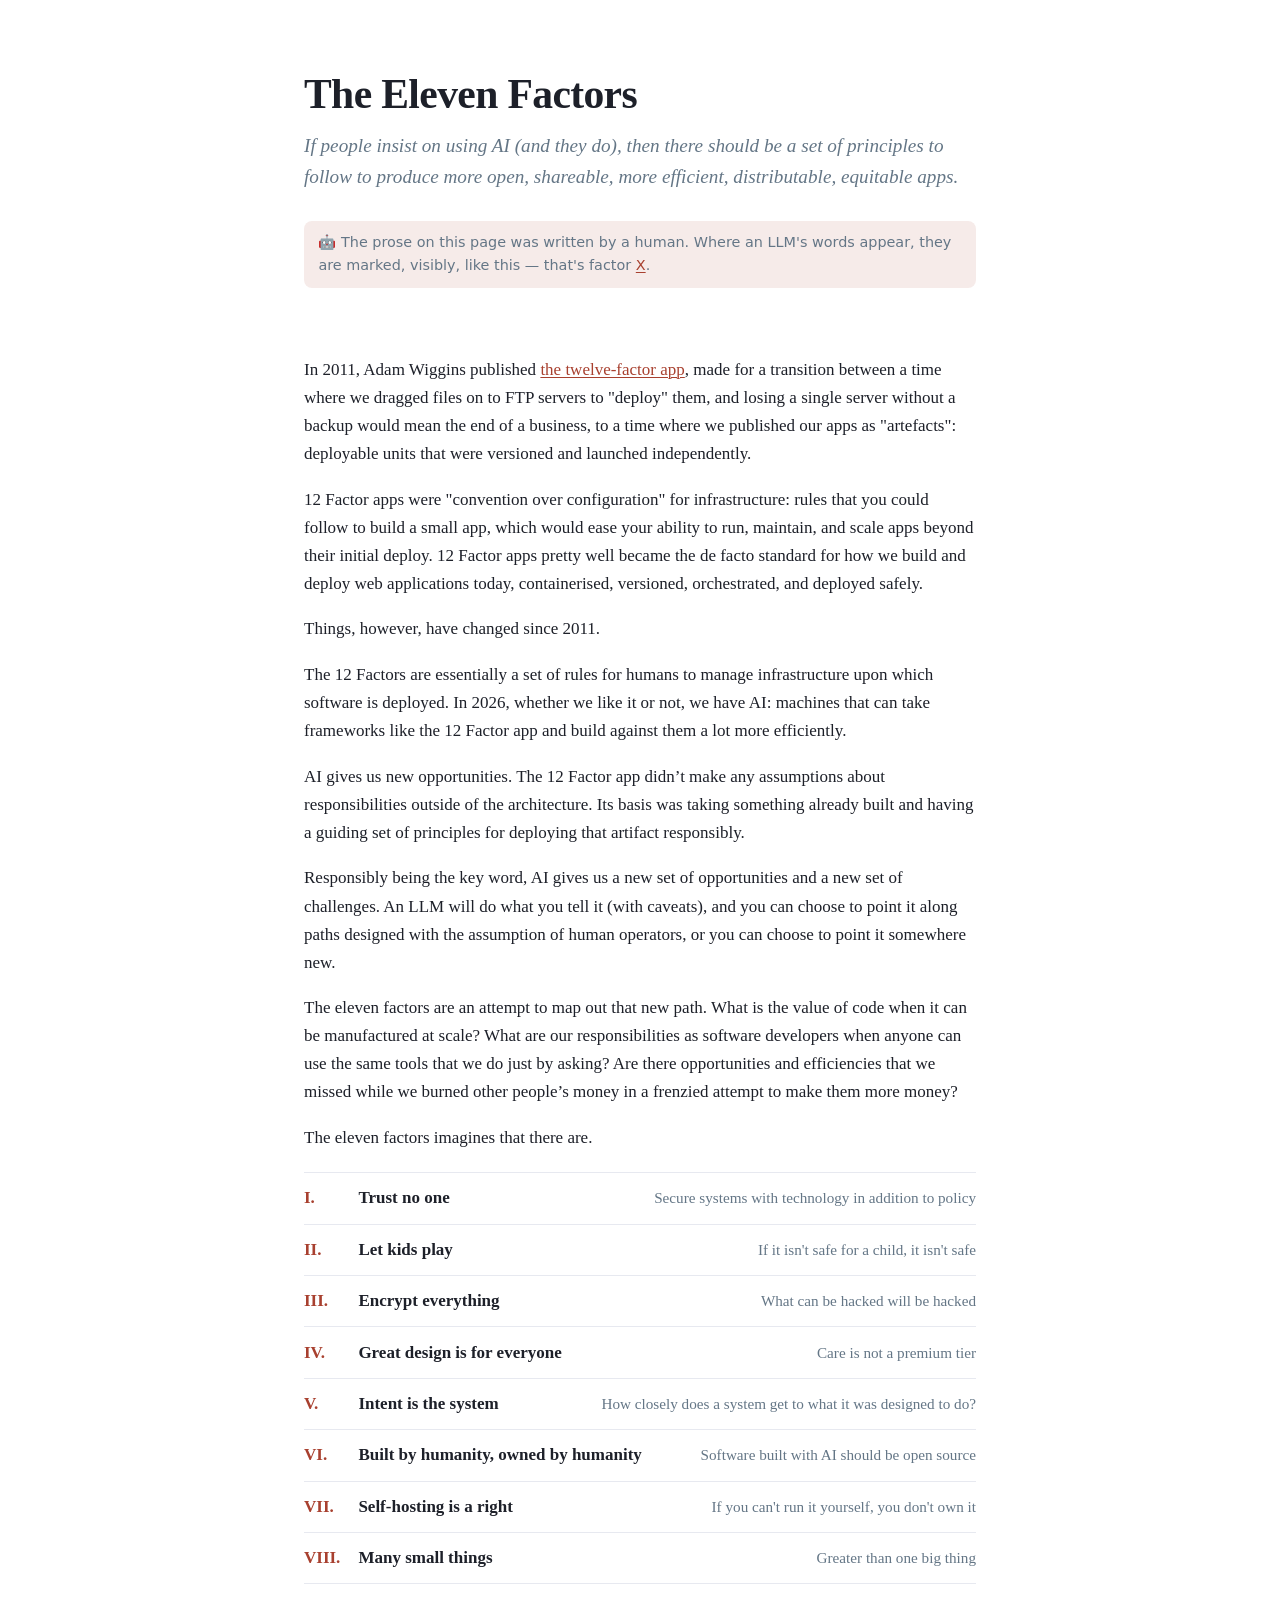
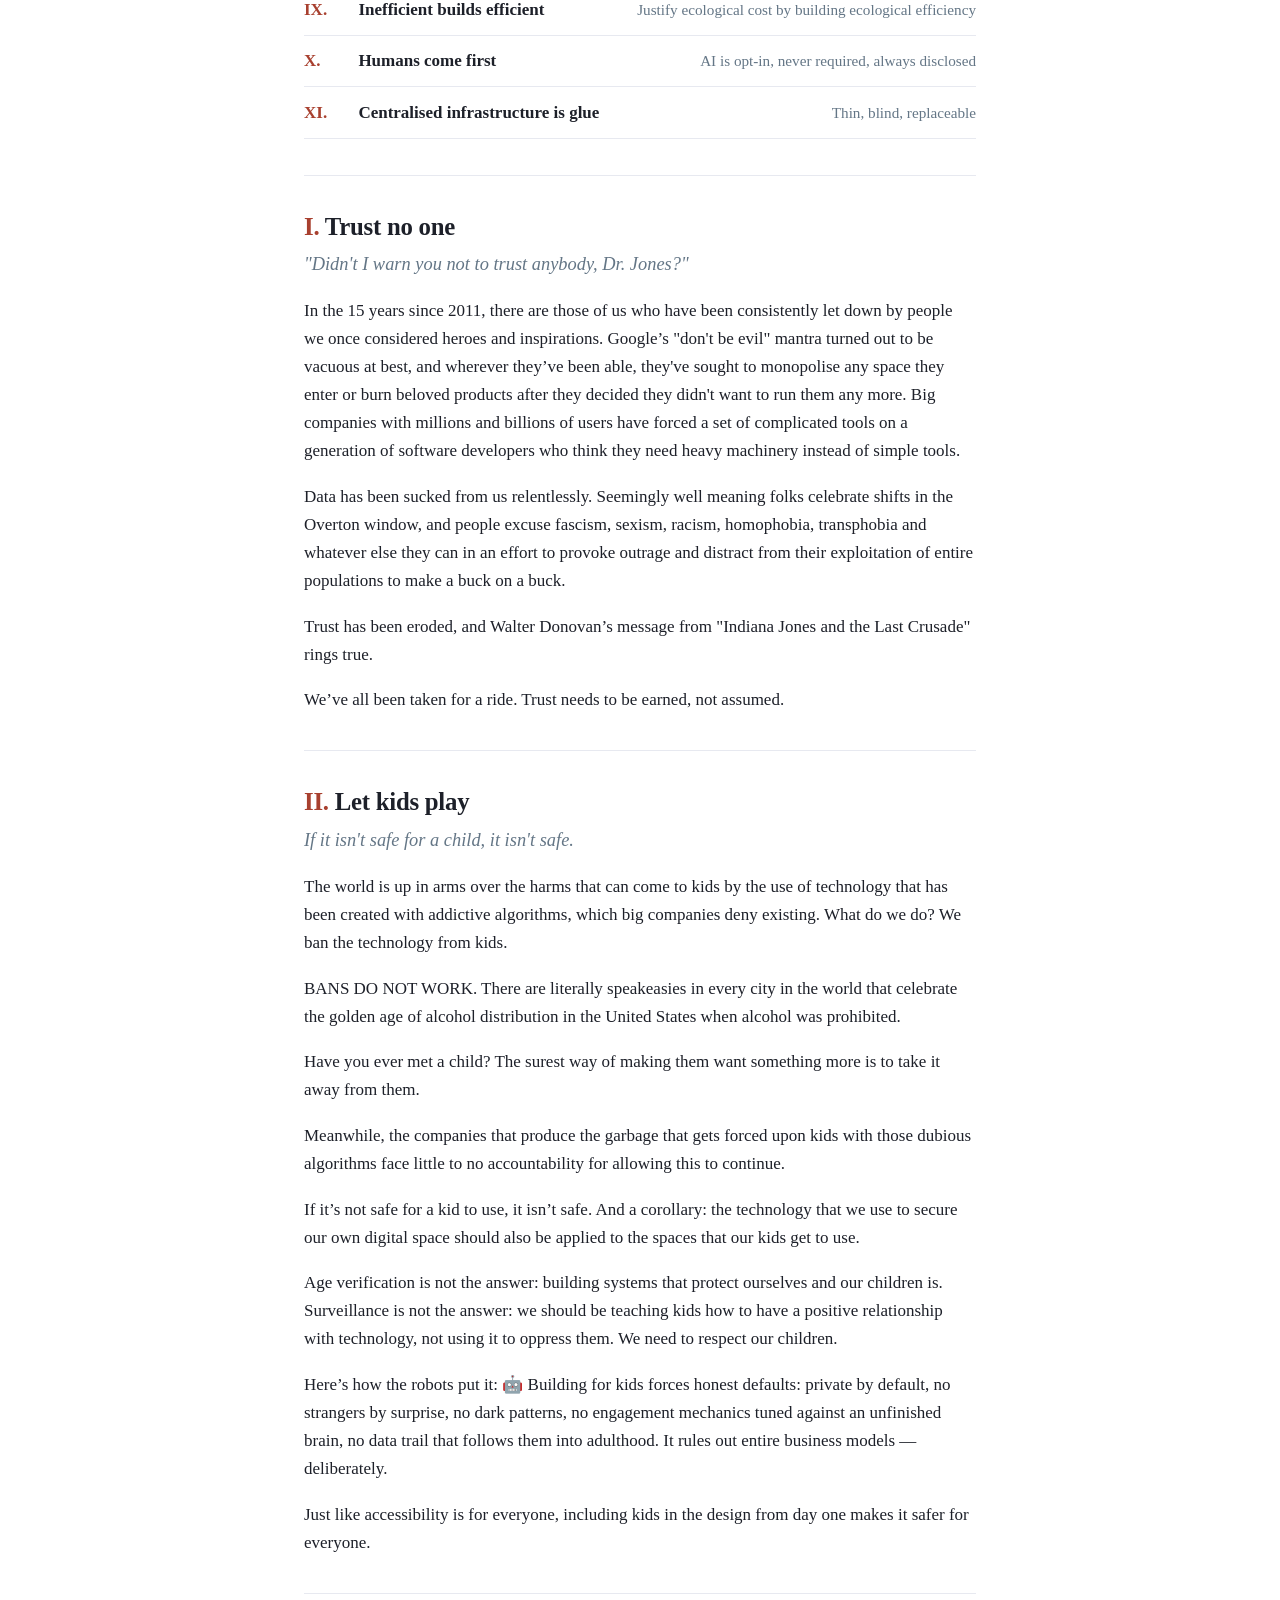
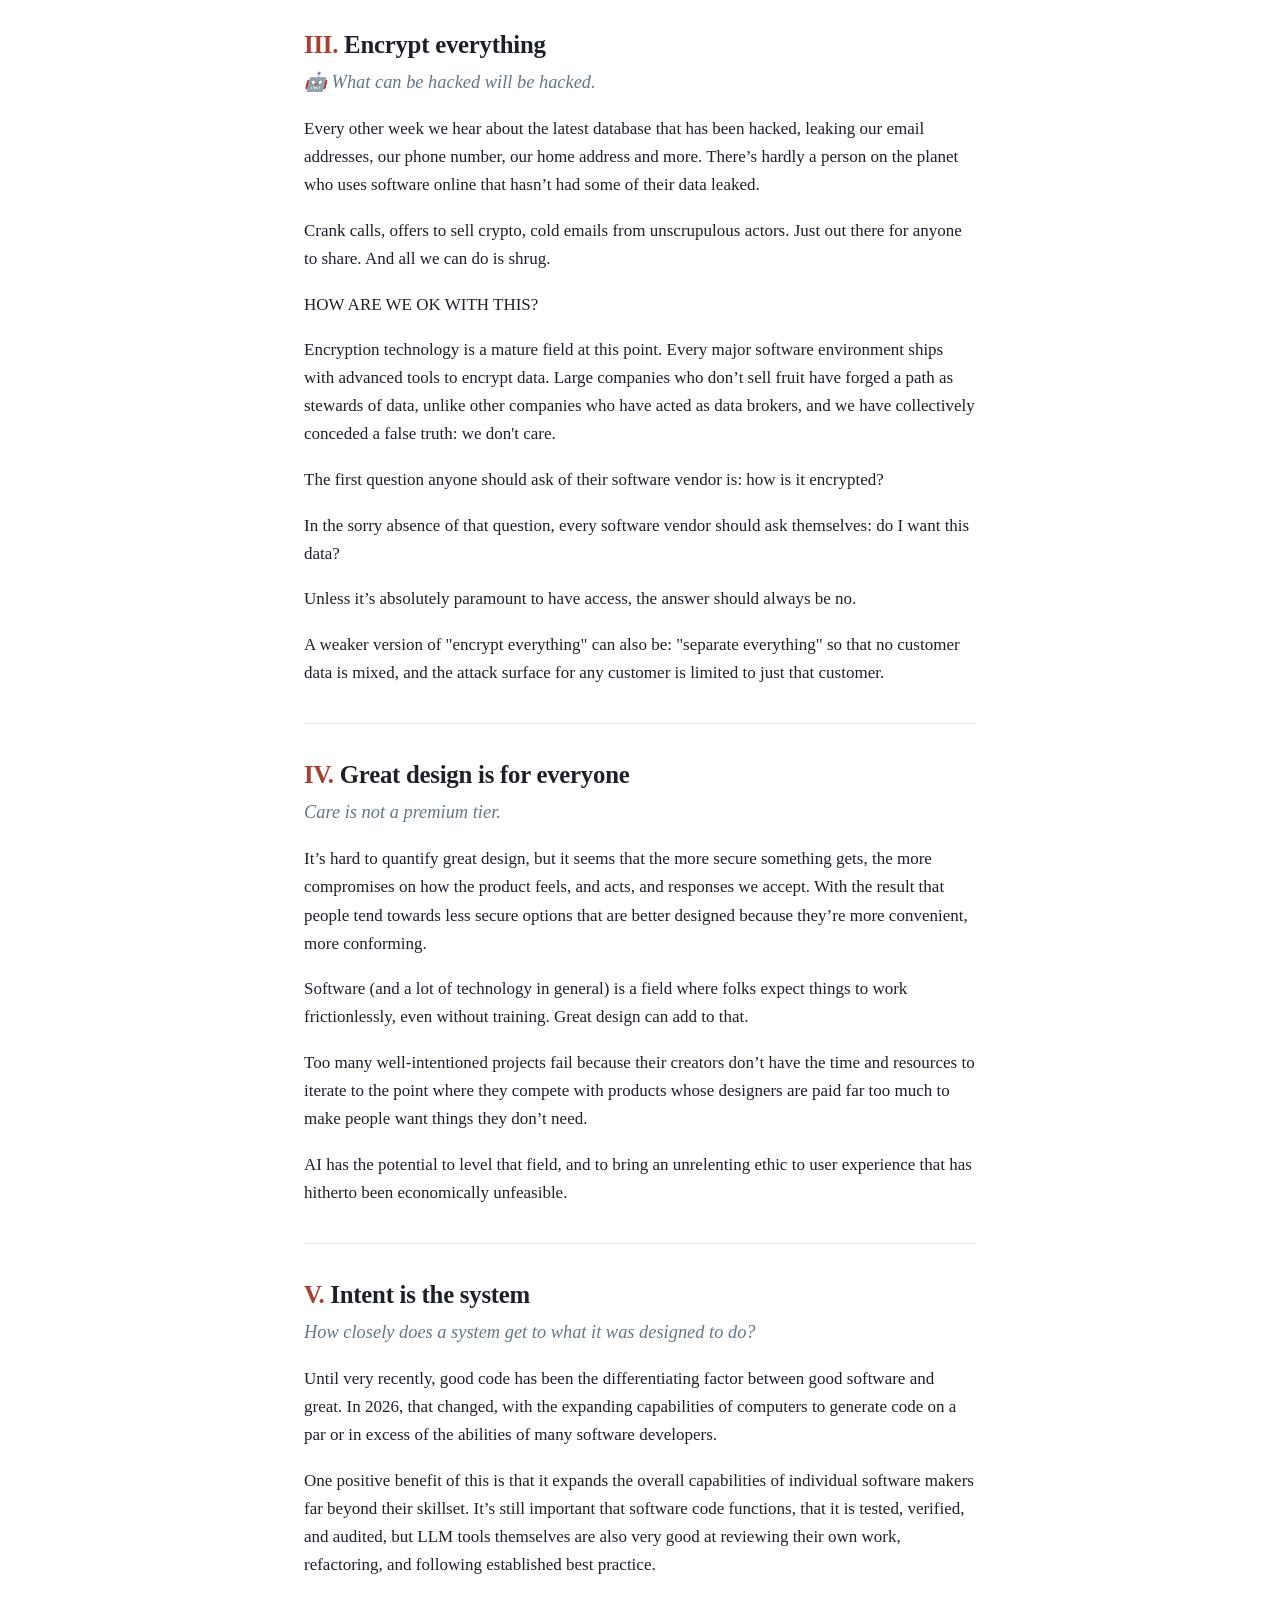
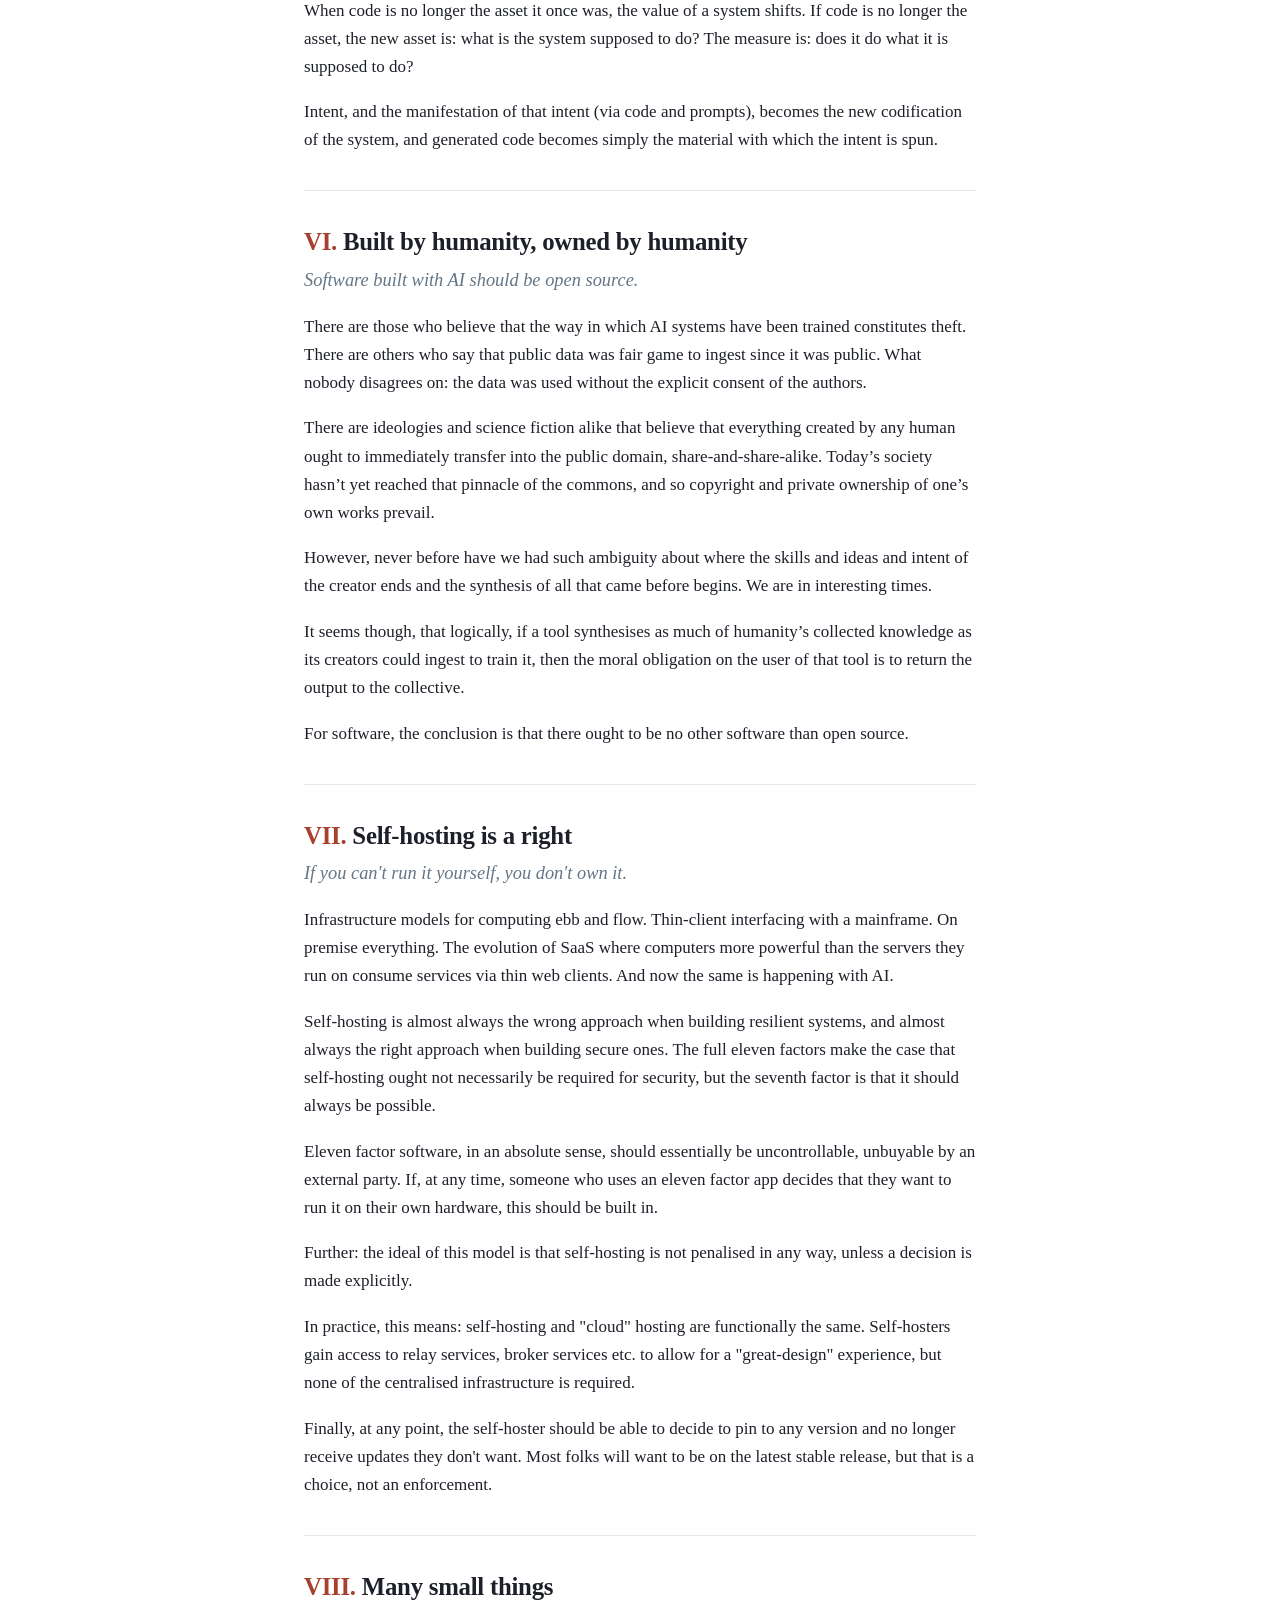
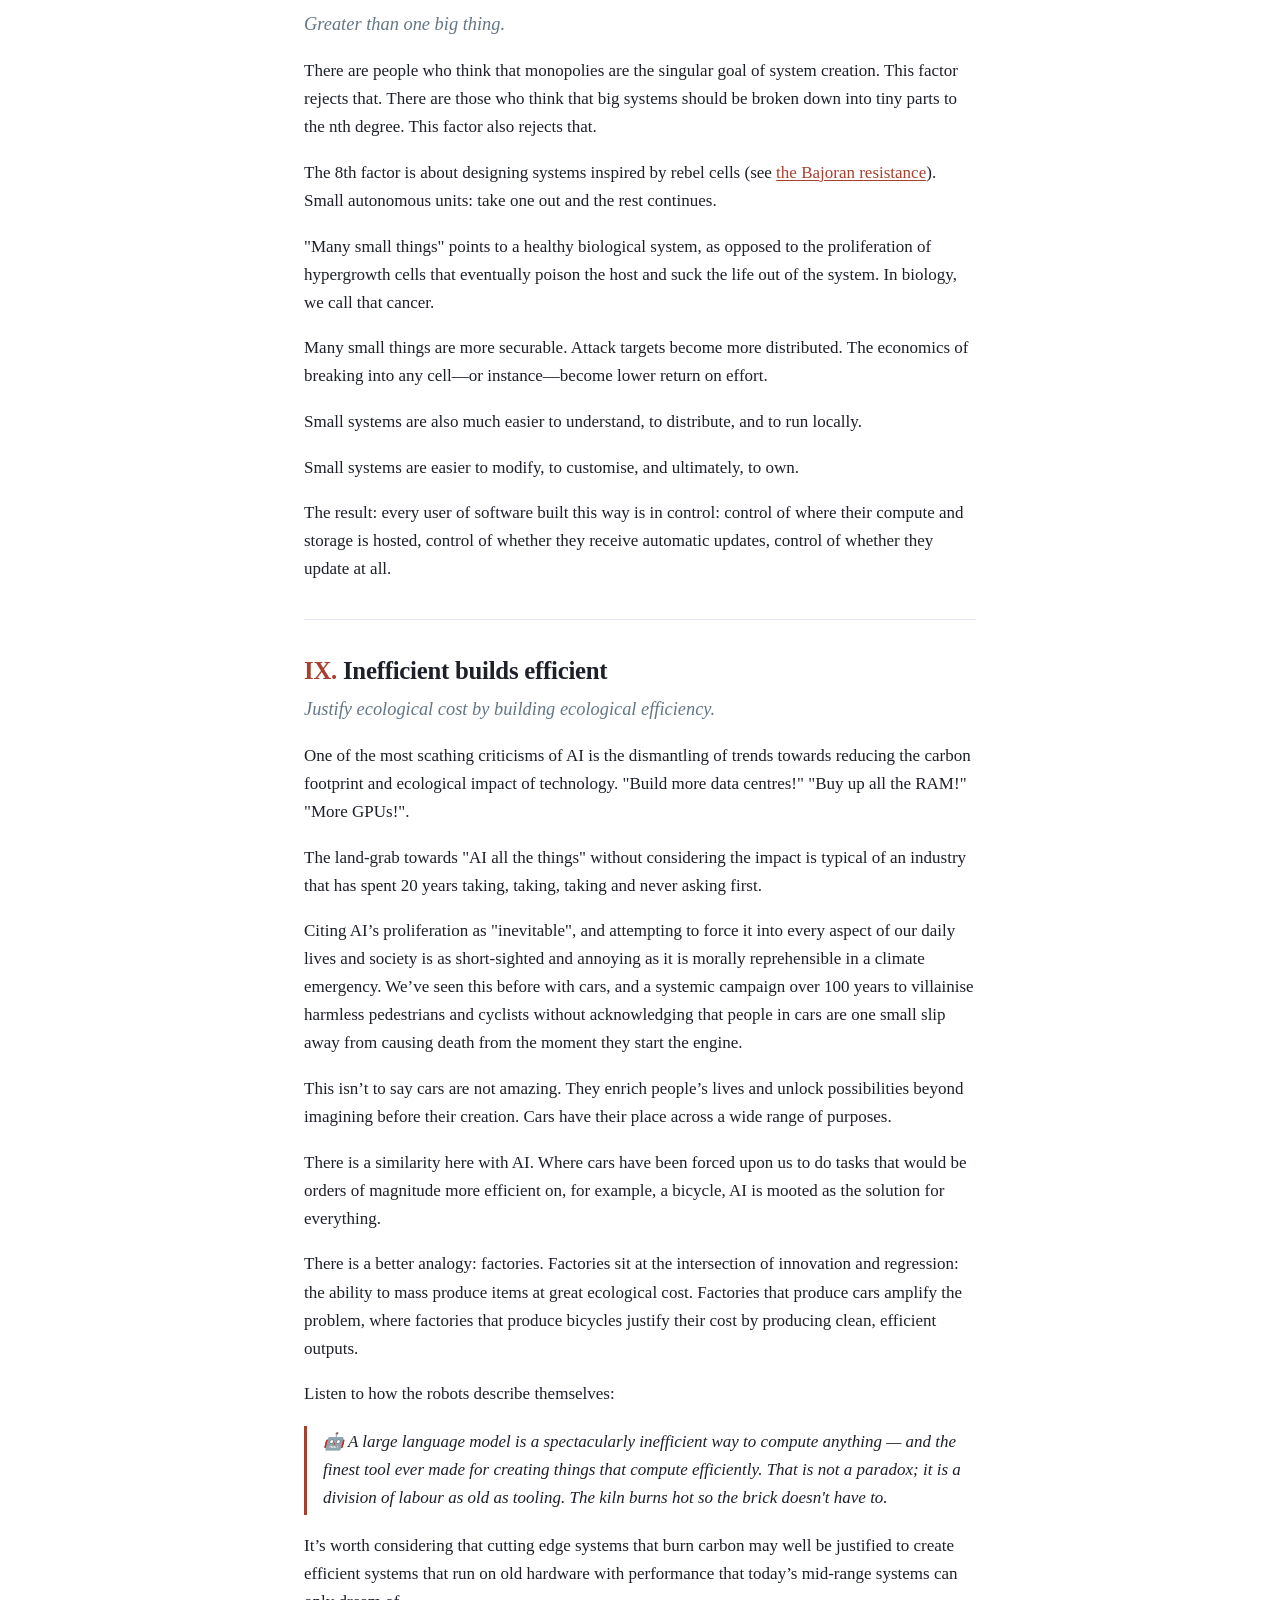
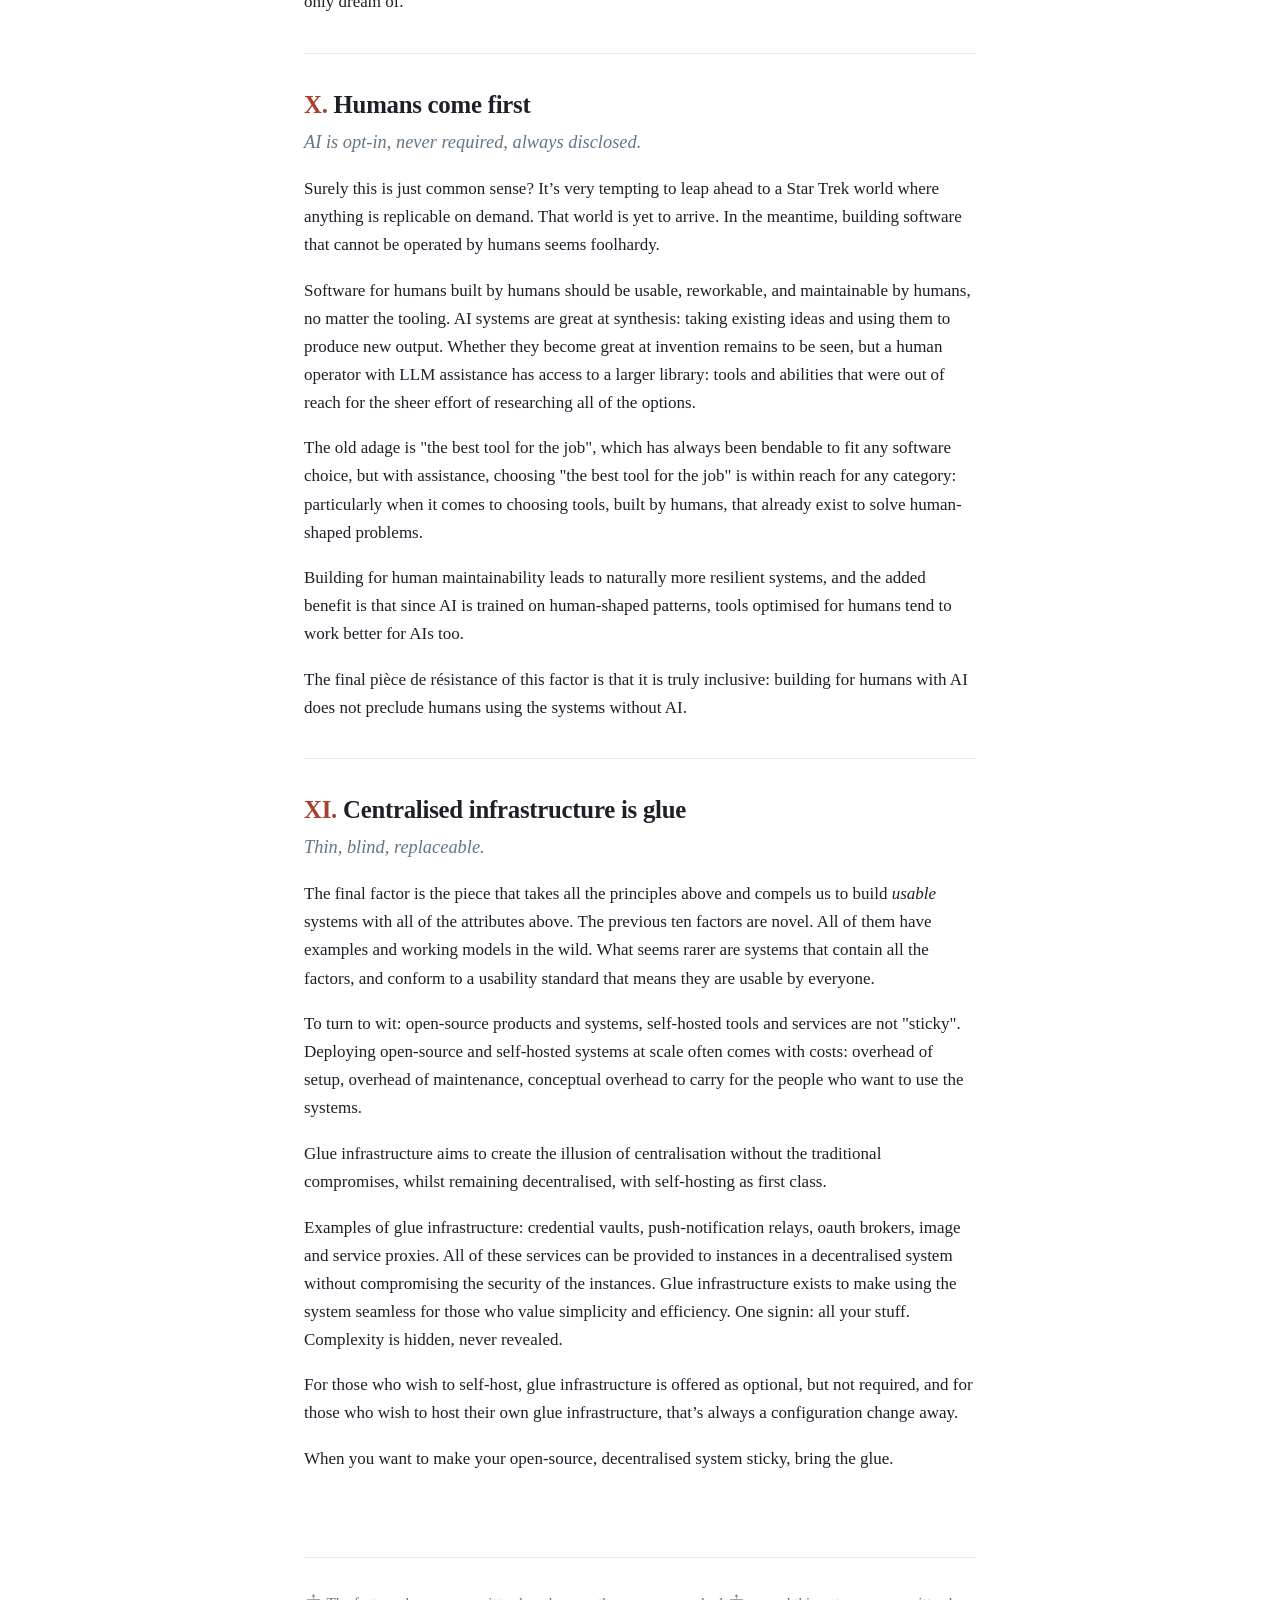
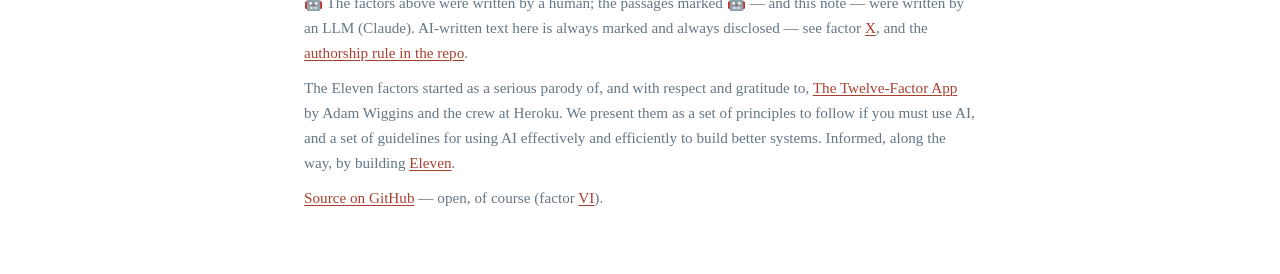
==== commit 4a36b53c: "site: factor III fixes from Paul — the shrug, and "separate everything" as the weaker form Co-Author" ====
--- a/index.html
+++ b/index.html
@@ -162,13 +162,14 @@
 <section id="iii">
   <h2><a href="#iii"><span class="numeral">III.</span> Encrypt everything</a></h2>
   <p class="epigraph">🤖 What can be hacked will be hacked.</p>
-  <p>Every other week we hear about the latest database that has been hacked, leaking our email addresses, our phone number, our home address. There’s hardly a person on the planet who uses software online that hasn’t had some of their data leaked to criminals.</p>
-  <p>Crank calls, offers to sell crypto, cold emails from unscrupulous actors. Just out there for anyone to share.</p>
+  <p>Every other week we hear about the latest database that has been hacked, leaking our email addresses, our phone number, our home address and more. There’s hardly a person on the planet who uses software online that hasn’t had some of their data leaked.</p>
+  <p>Crank calls, offers to sell crypto, cold emails from unscrupulous actors. Just out there for anyone to share. And all we can do is shrug.</p>
   <p>HOW ARE WE OK WITH THIS?</p>
   <p>Encryption technology is a mature field at this point. Every major software environment ships with advanced tools to encrypt data. Large companies who don’t sell fruit have forged a path as stewards of data, unlike other companies who have acted as data brokers, and we have collectively conceded a false truth: we don't care.</p>
   <p>The first question anyone should ask of their software vendor is: how is it encrypted?</p>
   <p>In the sorry absence of that question, every software vendor should ask themselves: do I want this data?</p>
   <p>Unless it’s absolutely paramount to have access, the answer should always be no.</p>
+  <p>A weaker version of "encrypt everything" can also be: "separate everything" so that no customer data is mixed, and the attack surface for any customer is limited to just that customer.</p>
 </section>
 
 <section id="iv">
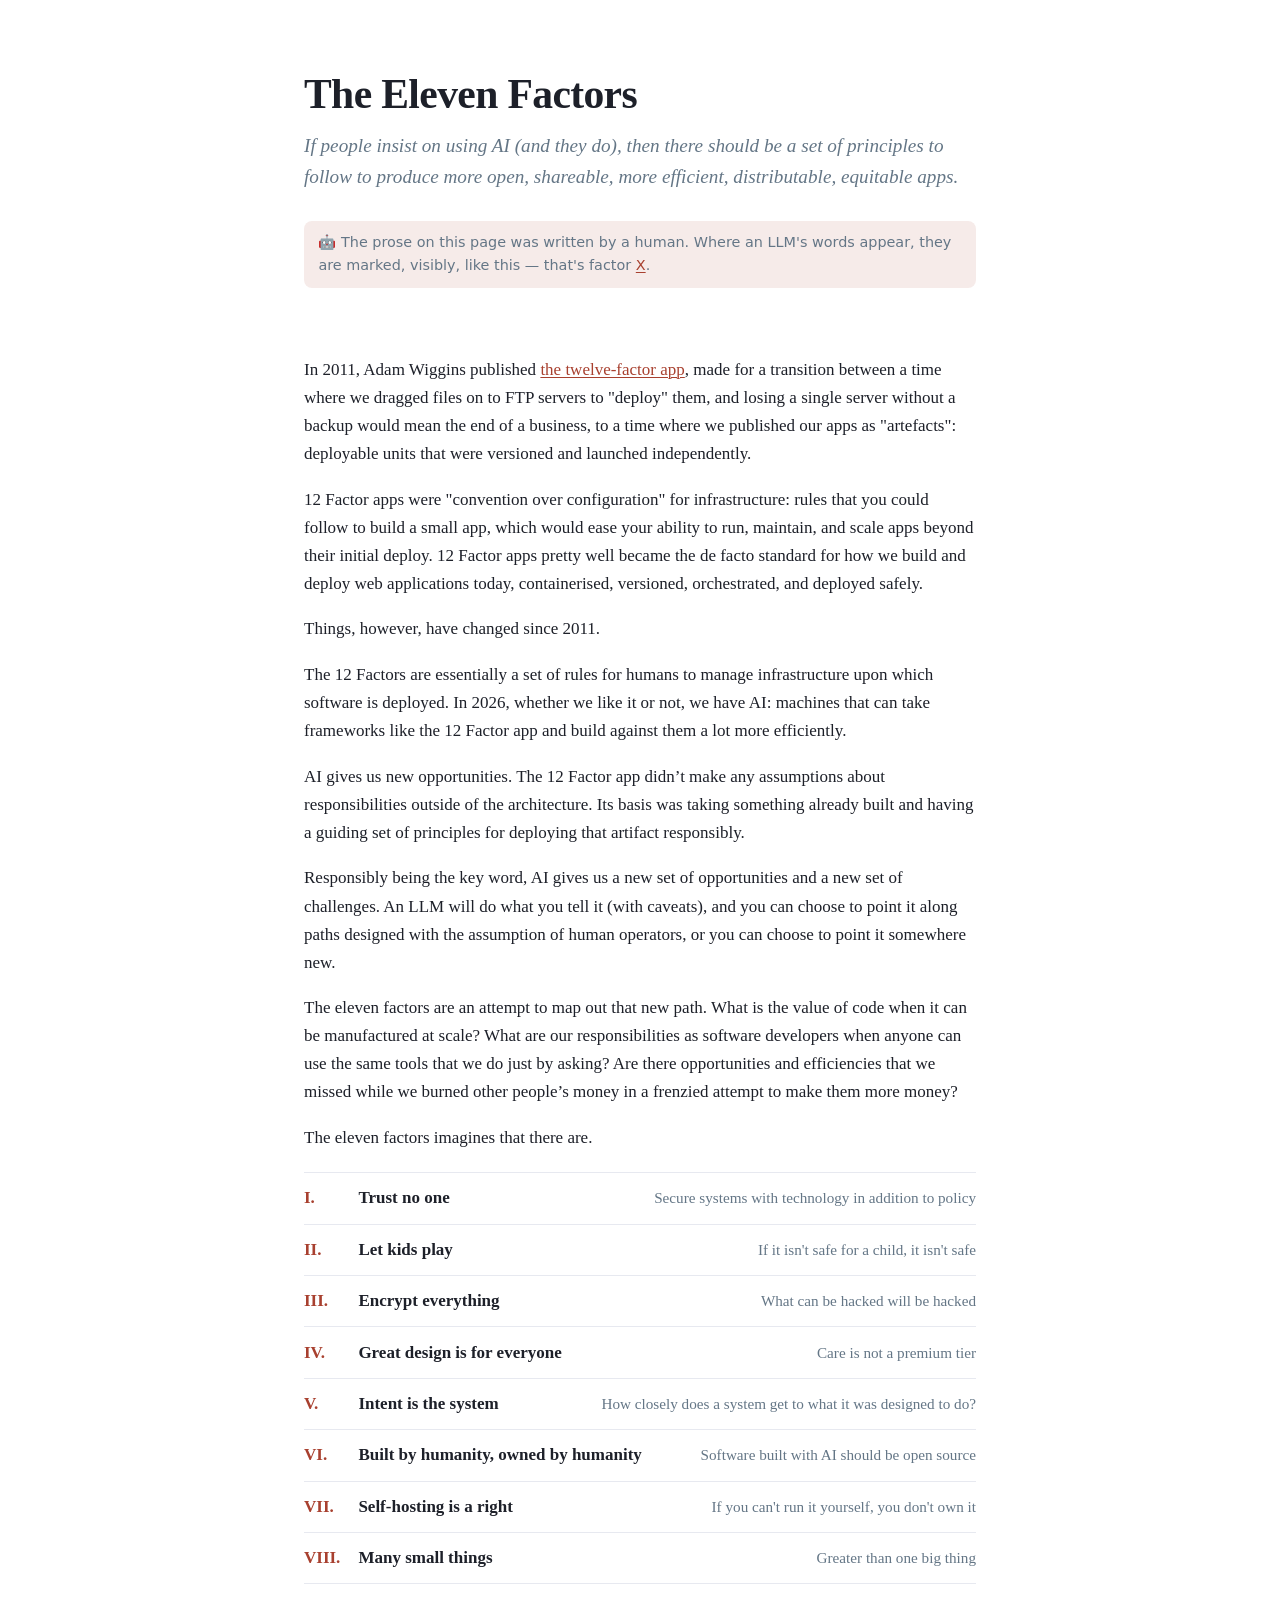
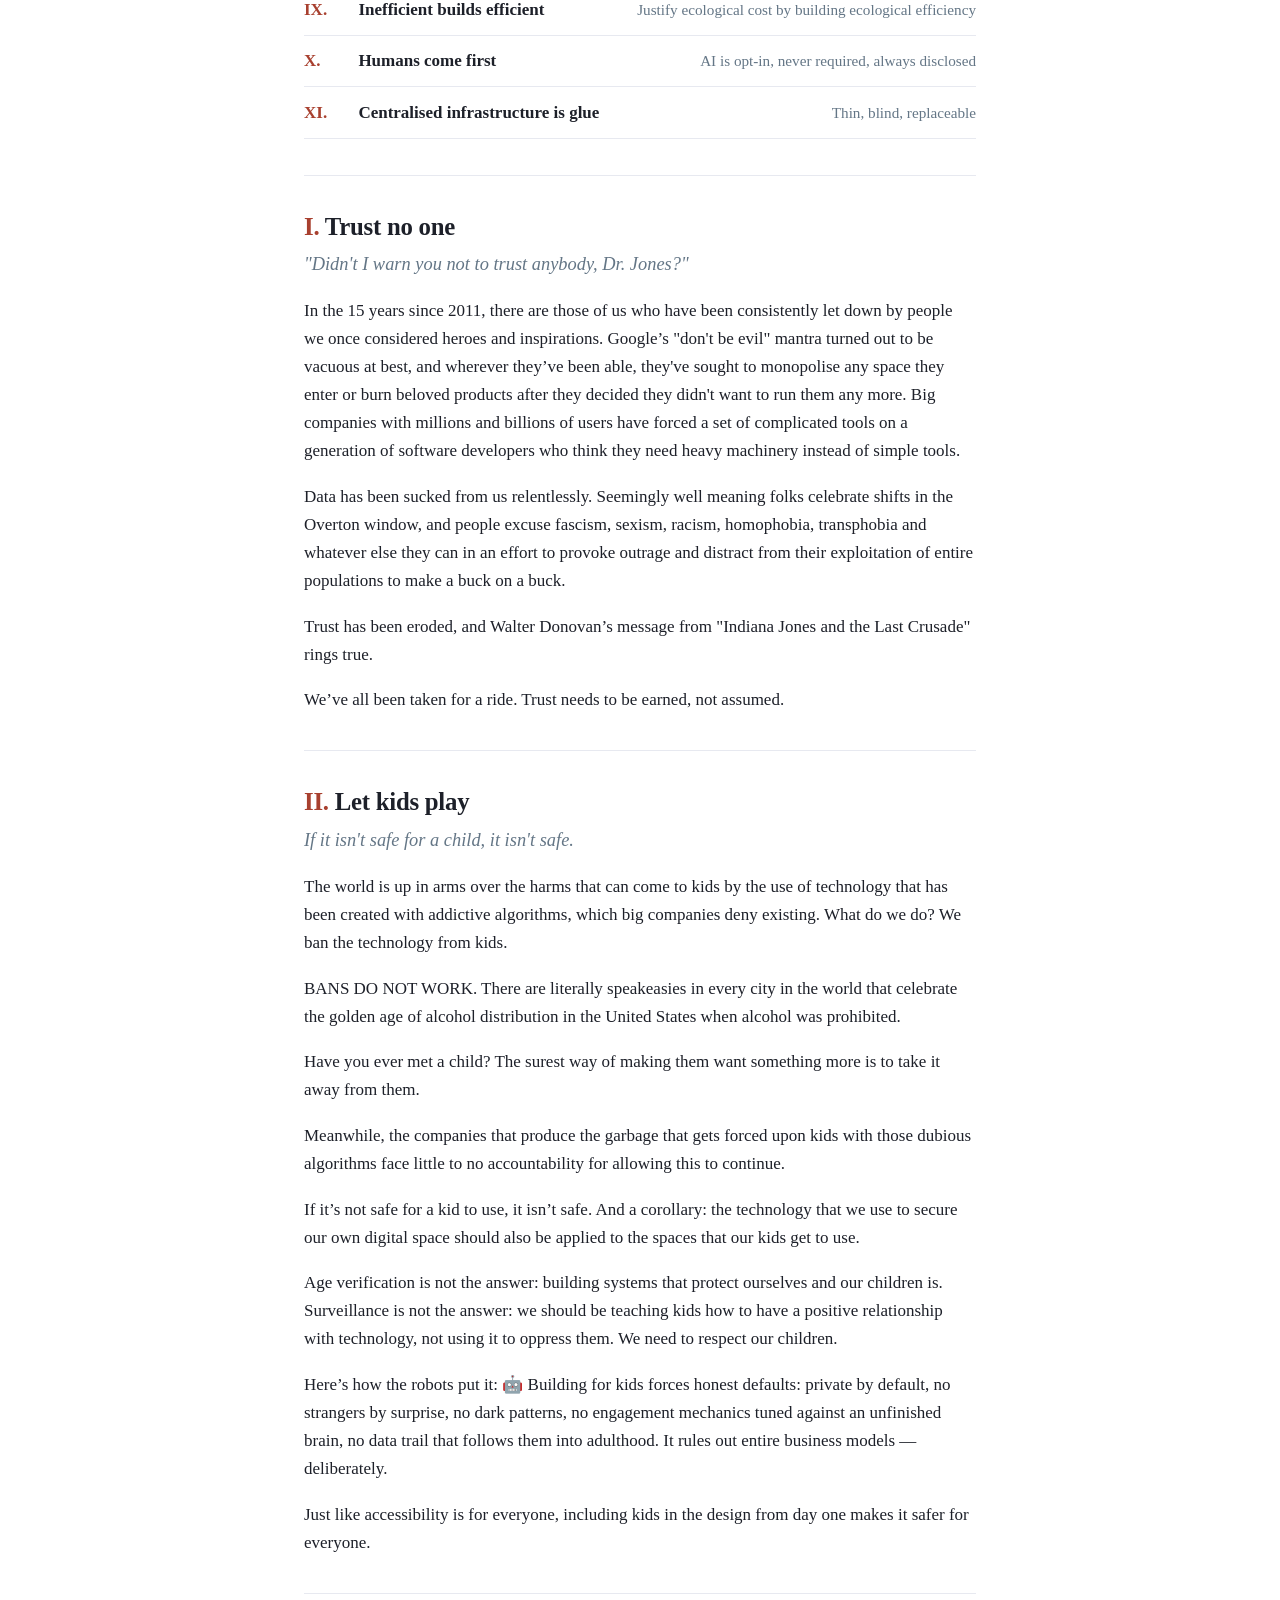
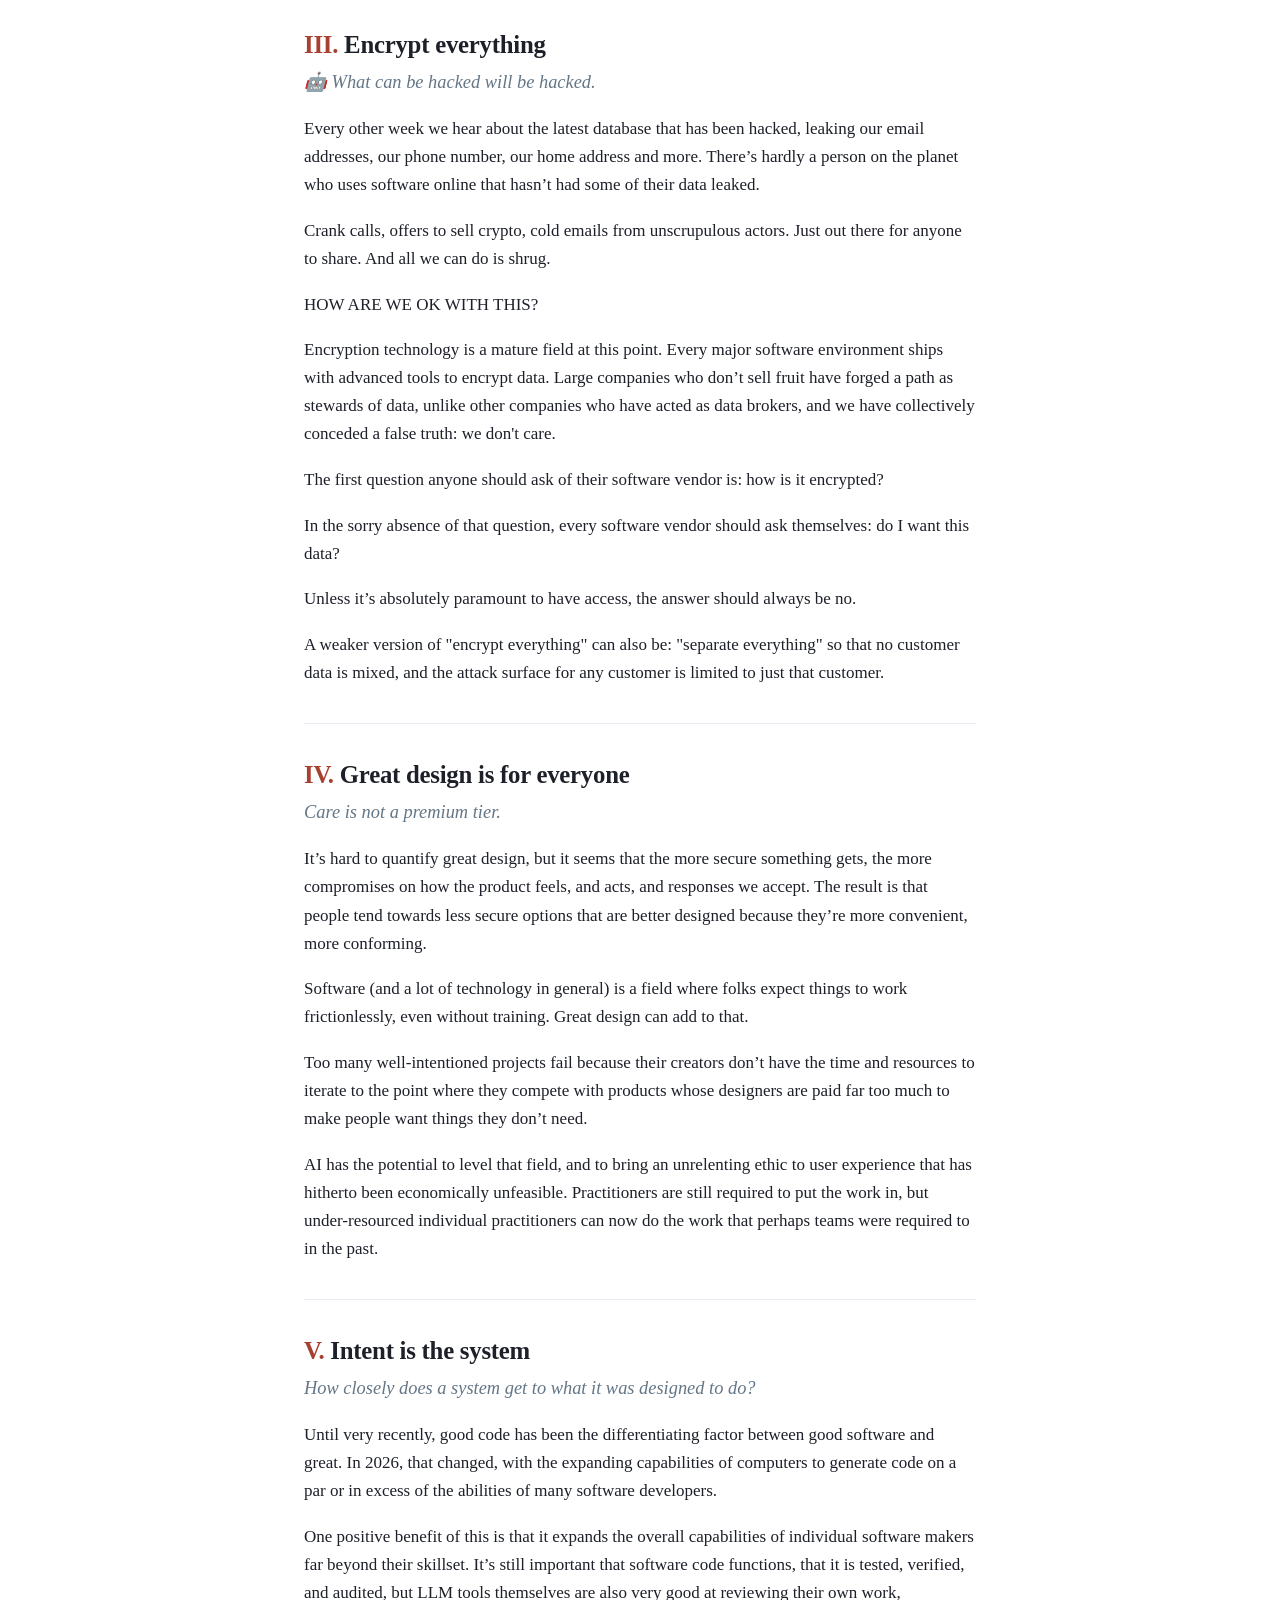
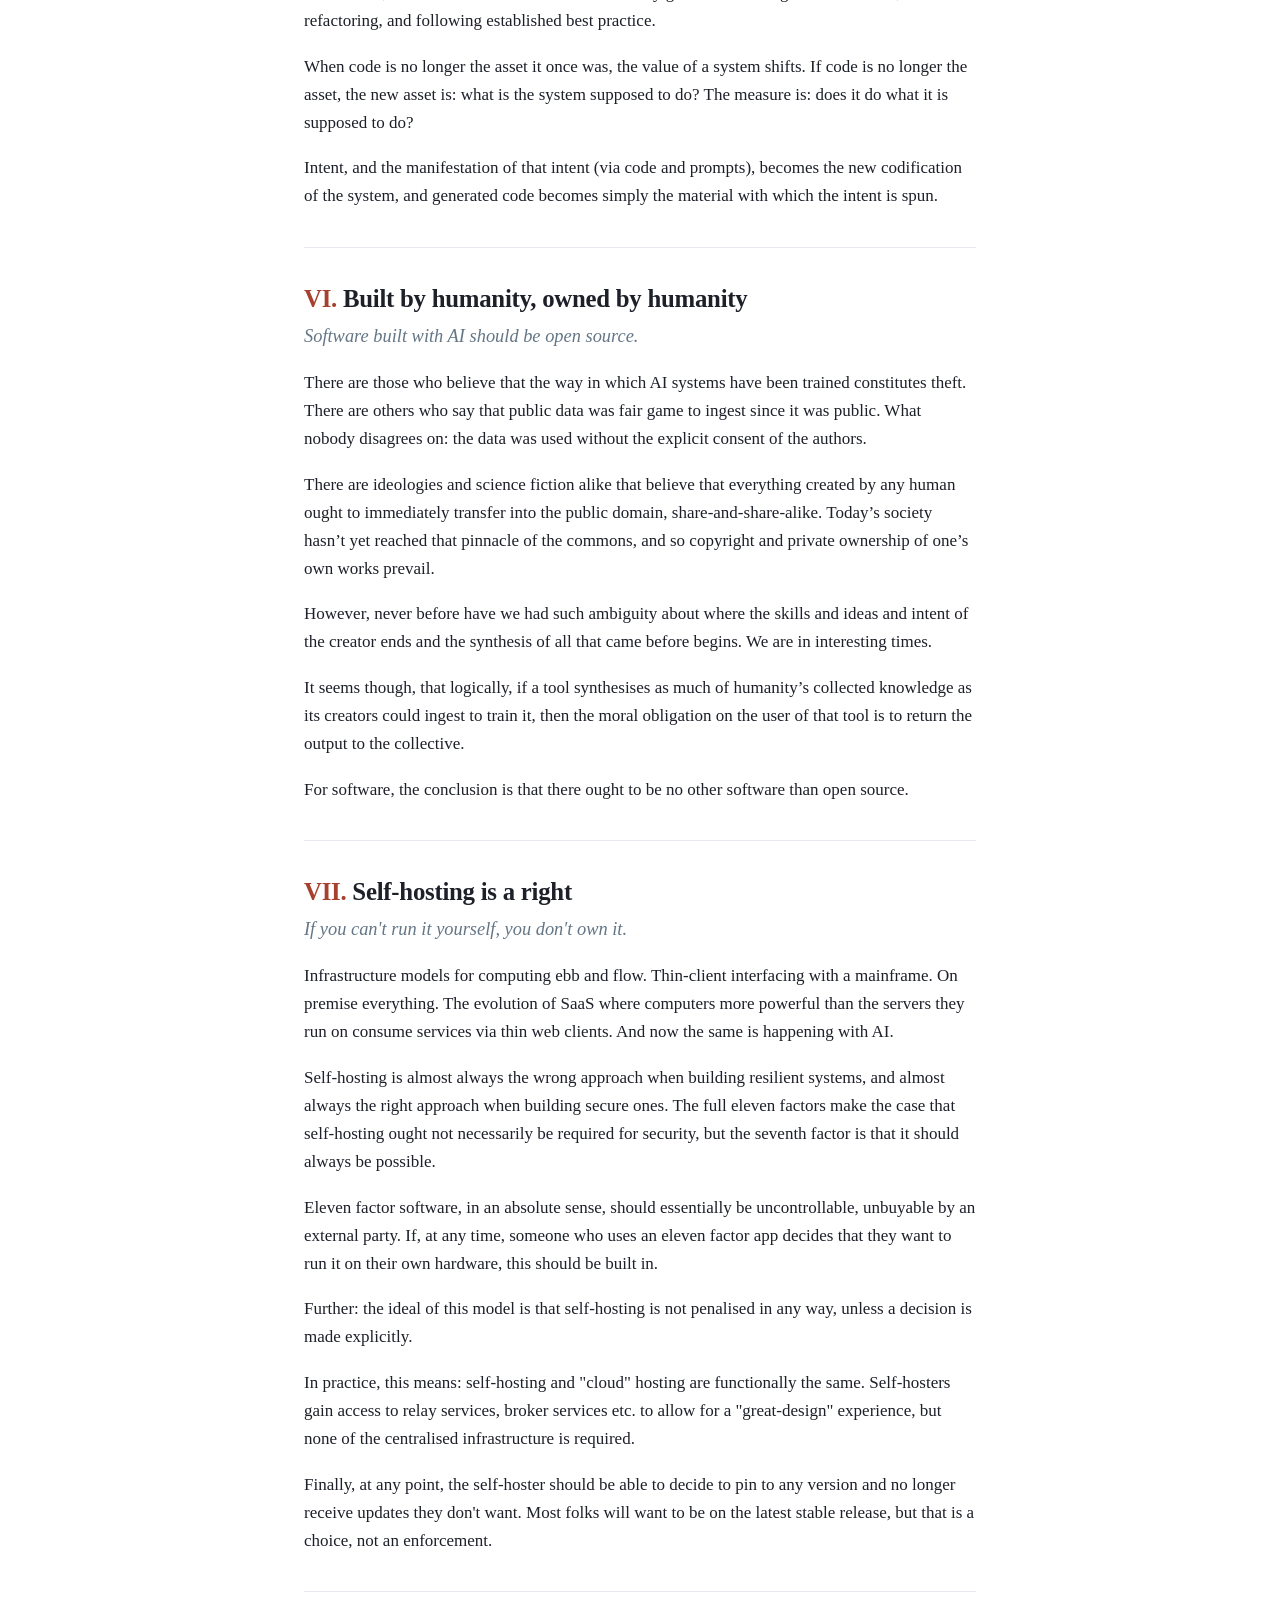
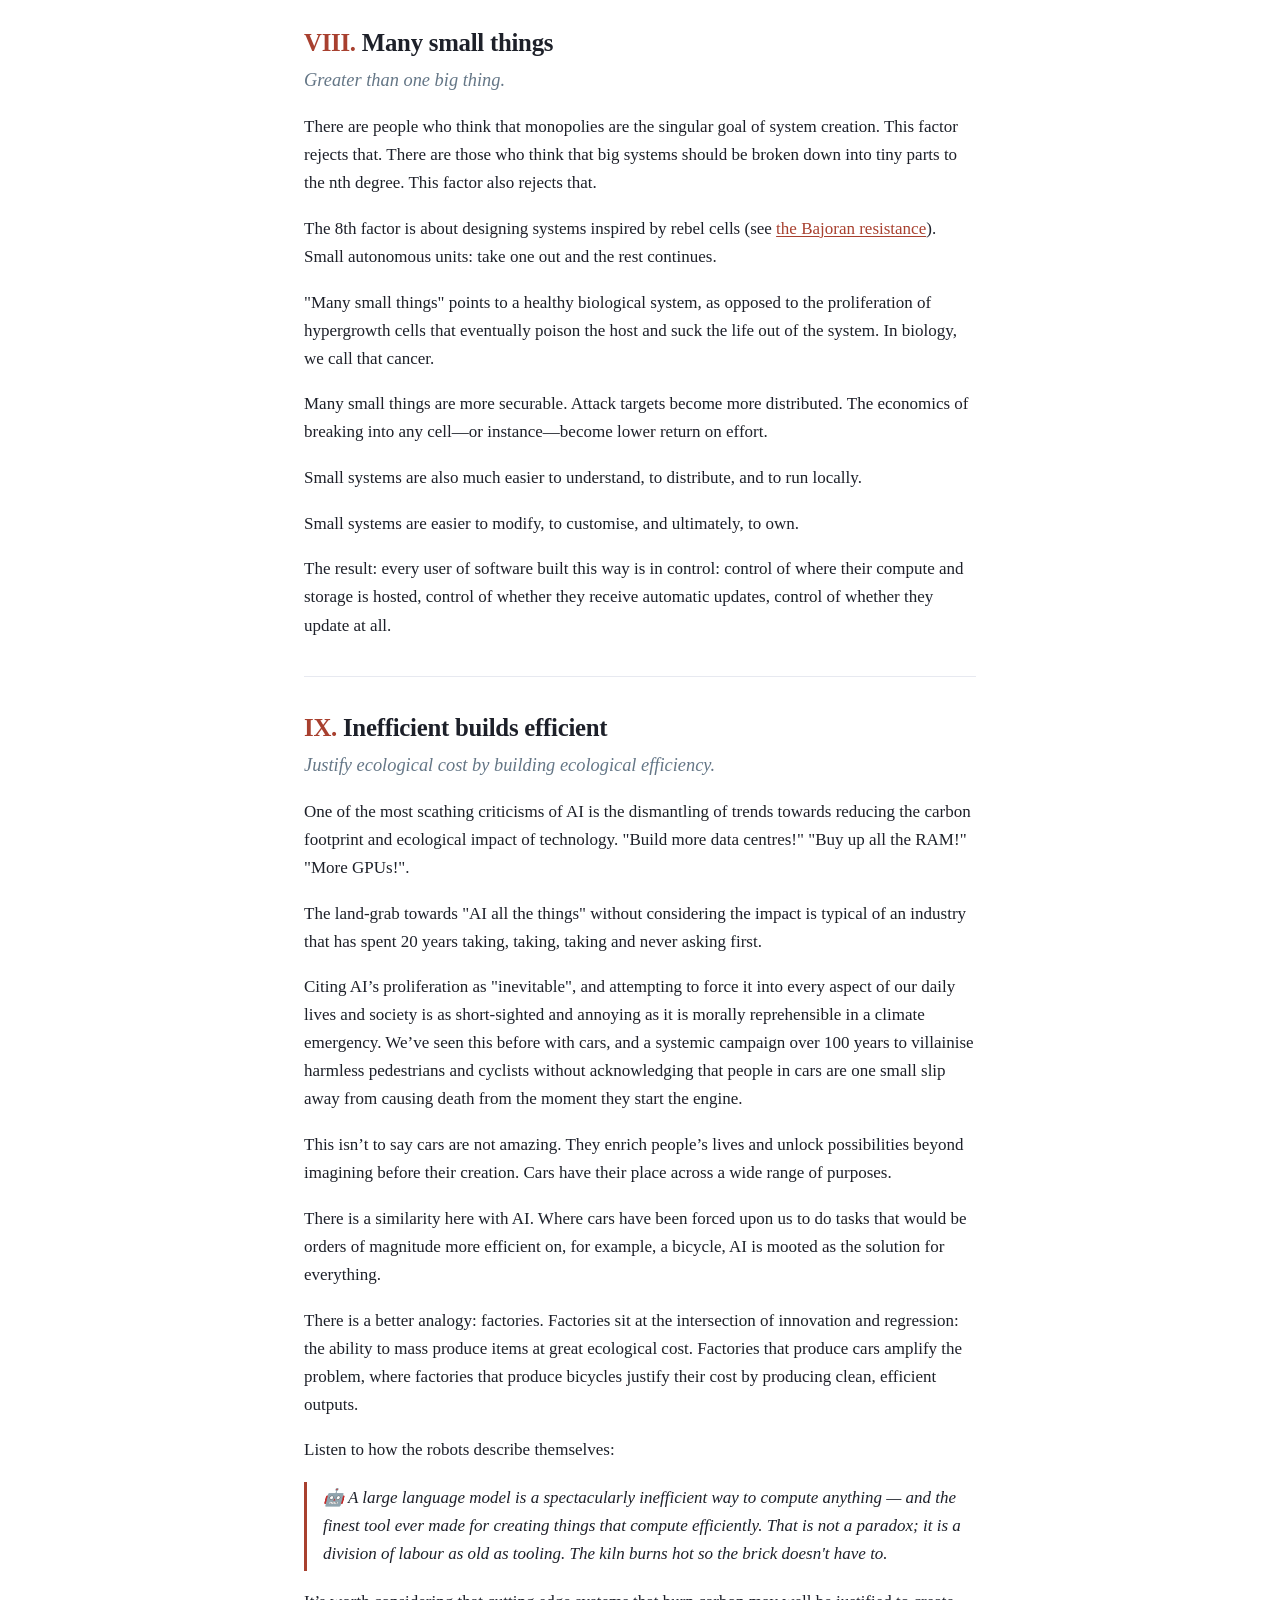
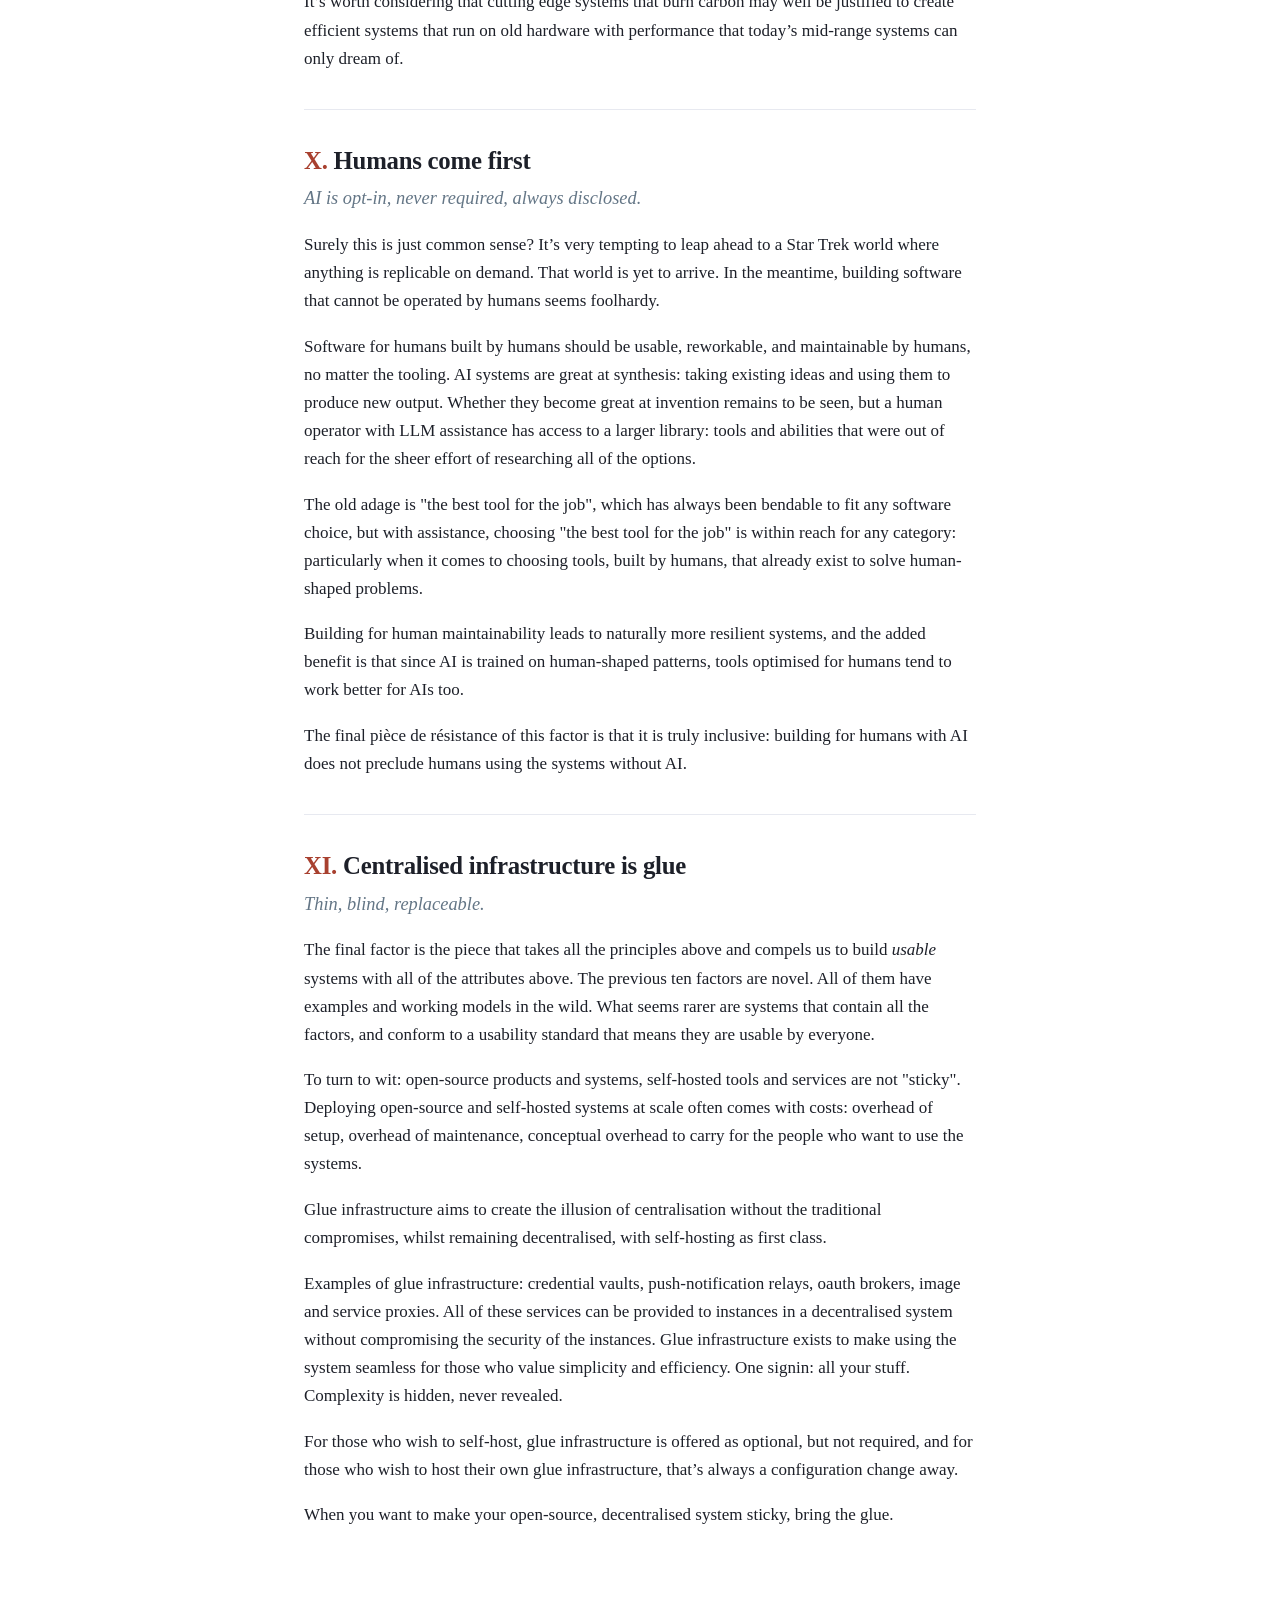
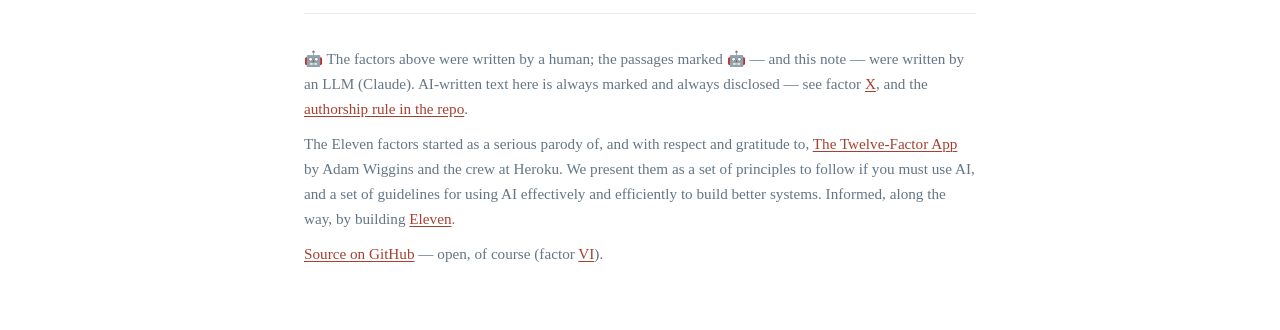
==== commit 7dddcf7b: "site: factor IV fixes from Paul — practitioners still put the work in Co-Authored-By: Claude Fable 5" ====
--- a/index.html
+++ b/index.html
@@ -175,10 +175,10 @@
 <section id="iv">
   <h2><a href="#iv"><span class="numeral">IV.</span> Great design is for everyone</a></h2>
   <p class="epigraph">Care is not a premium tier.</p>
-  <p>It’s hard to quantify great design, but it seems that the more secure something gets, the more compromises on how the product feels, and acts, and responses we accept. With the result that people tend towards less secure options that are better designed because they’re more convenient, more conforming.</p>
+  <p>It’s hard to quantify great design, but it seems that the more secure something gets, the more compromises on how the product feels, and acts, and responses we accept. The result is that people tend towards less secure options that are better designed because they’re more convenient, more conforming.</p>
   <p>Software (and a lot of technology in general) is a field where folks expect things to work frictionlessly, even without training. Great design can add to that.</p>
   <p>Too many well-intentioned projects fail because their creators don’t have the time and resources to iterate to the point where they compete with products whose designers are paid far too much to make people want things they don’t need.</p>
-  <p>AI has the potential to level that field, and to bring an unrelenting ethic to user experience that has hitherto been economically unfeasible.</p>
+  <p>AI has the potential to level that field, and to bring an unrelenting ethic to user experience that has hitherto been economically unfeasible. Practitioners are still required to put the work in, but under-resourced individual practitioners can now do the work that perhaps teams were required to in the past.</p>
 </section>
 
 <section id="v">
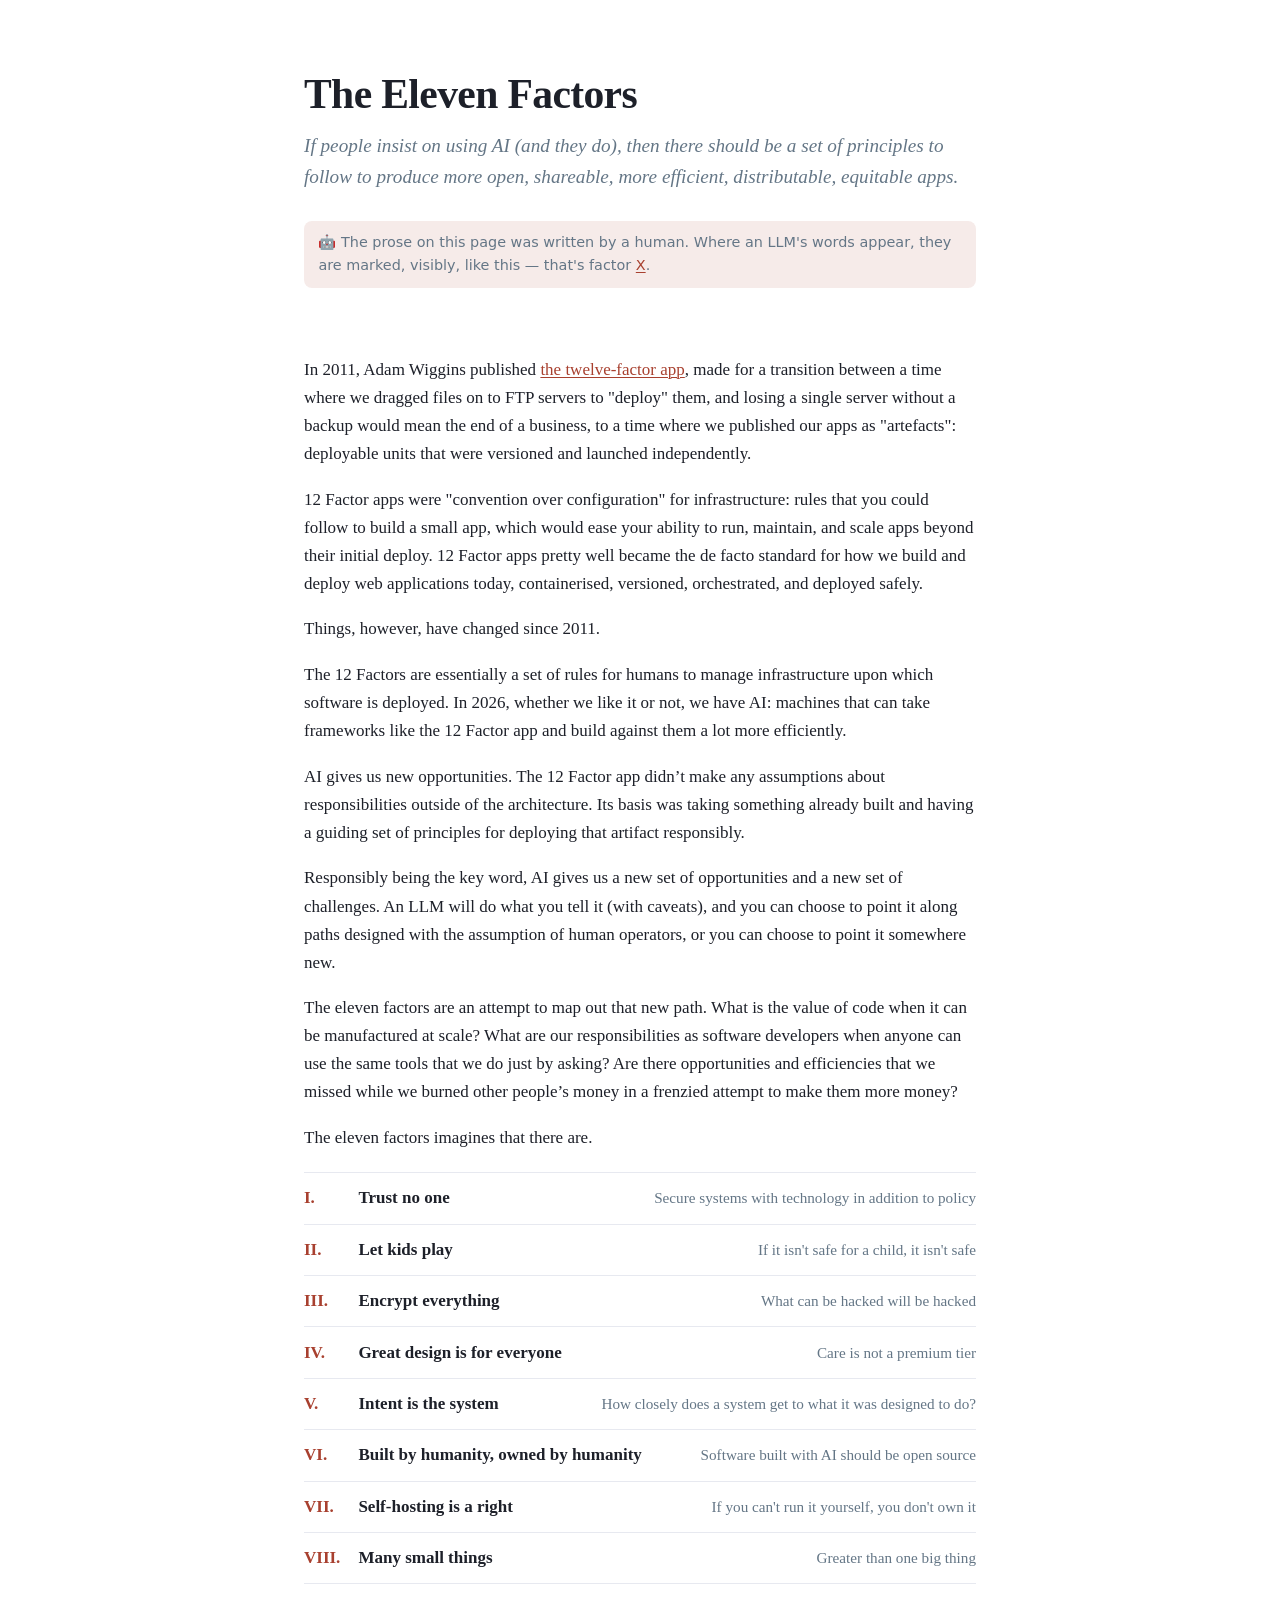
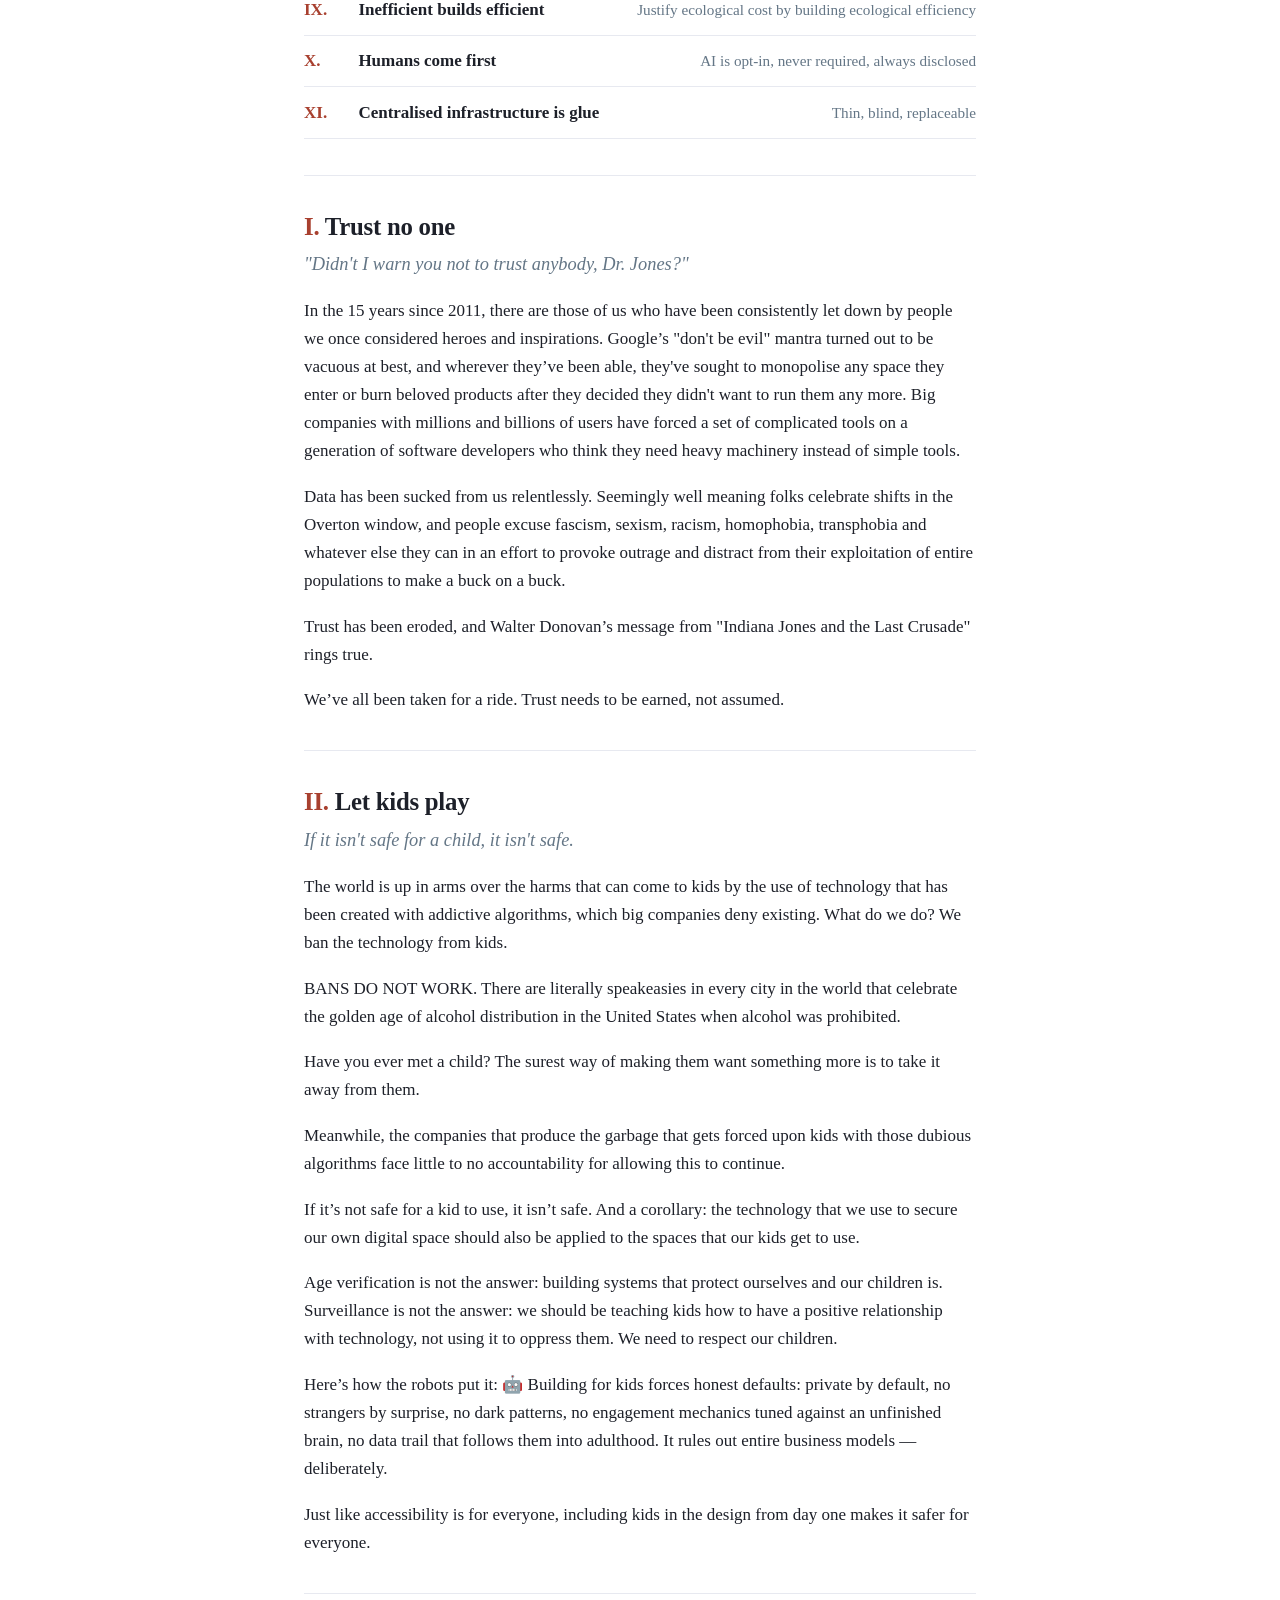
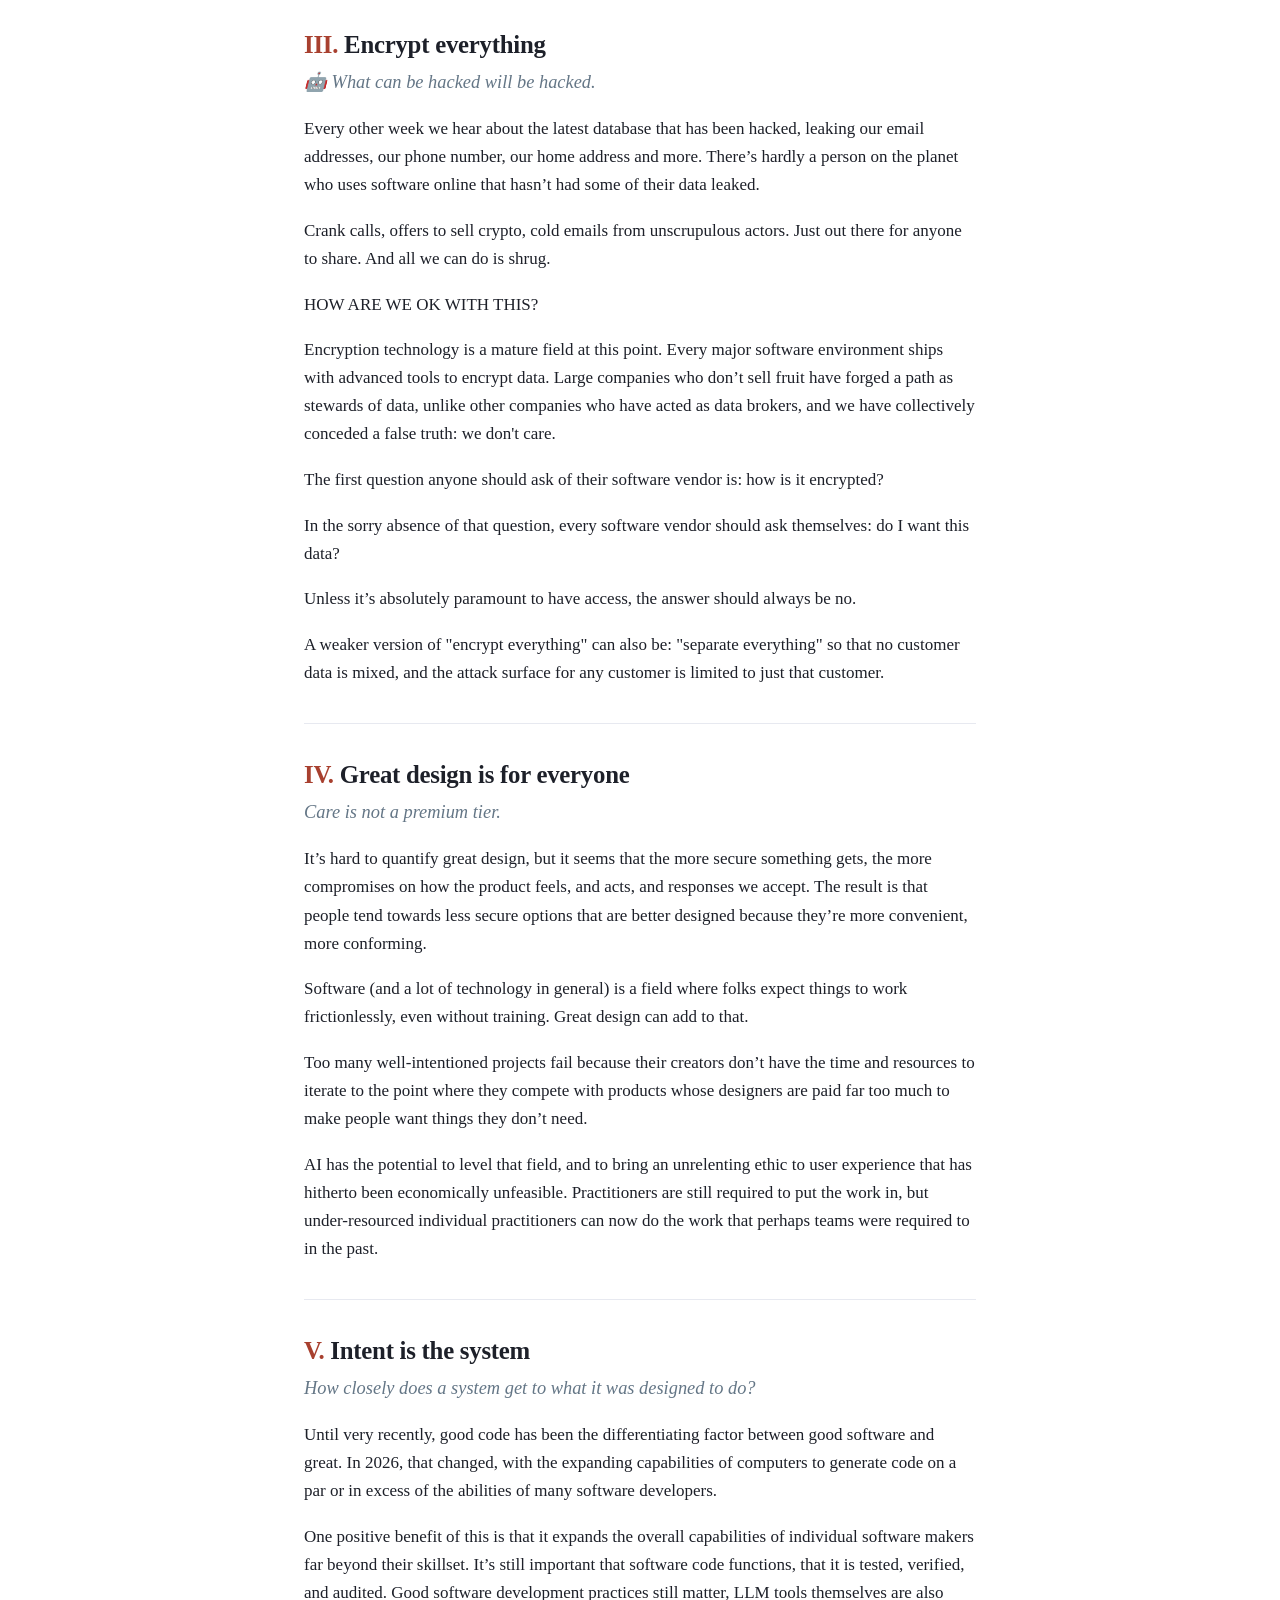
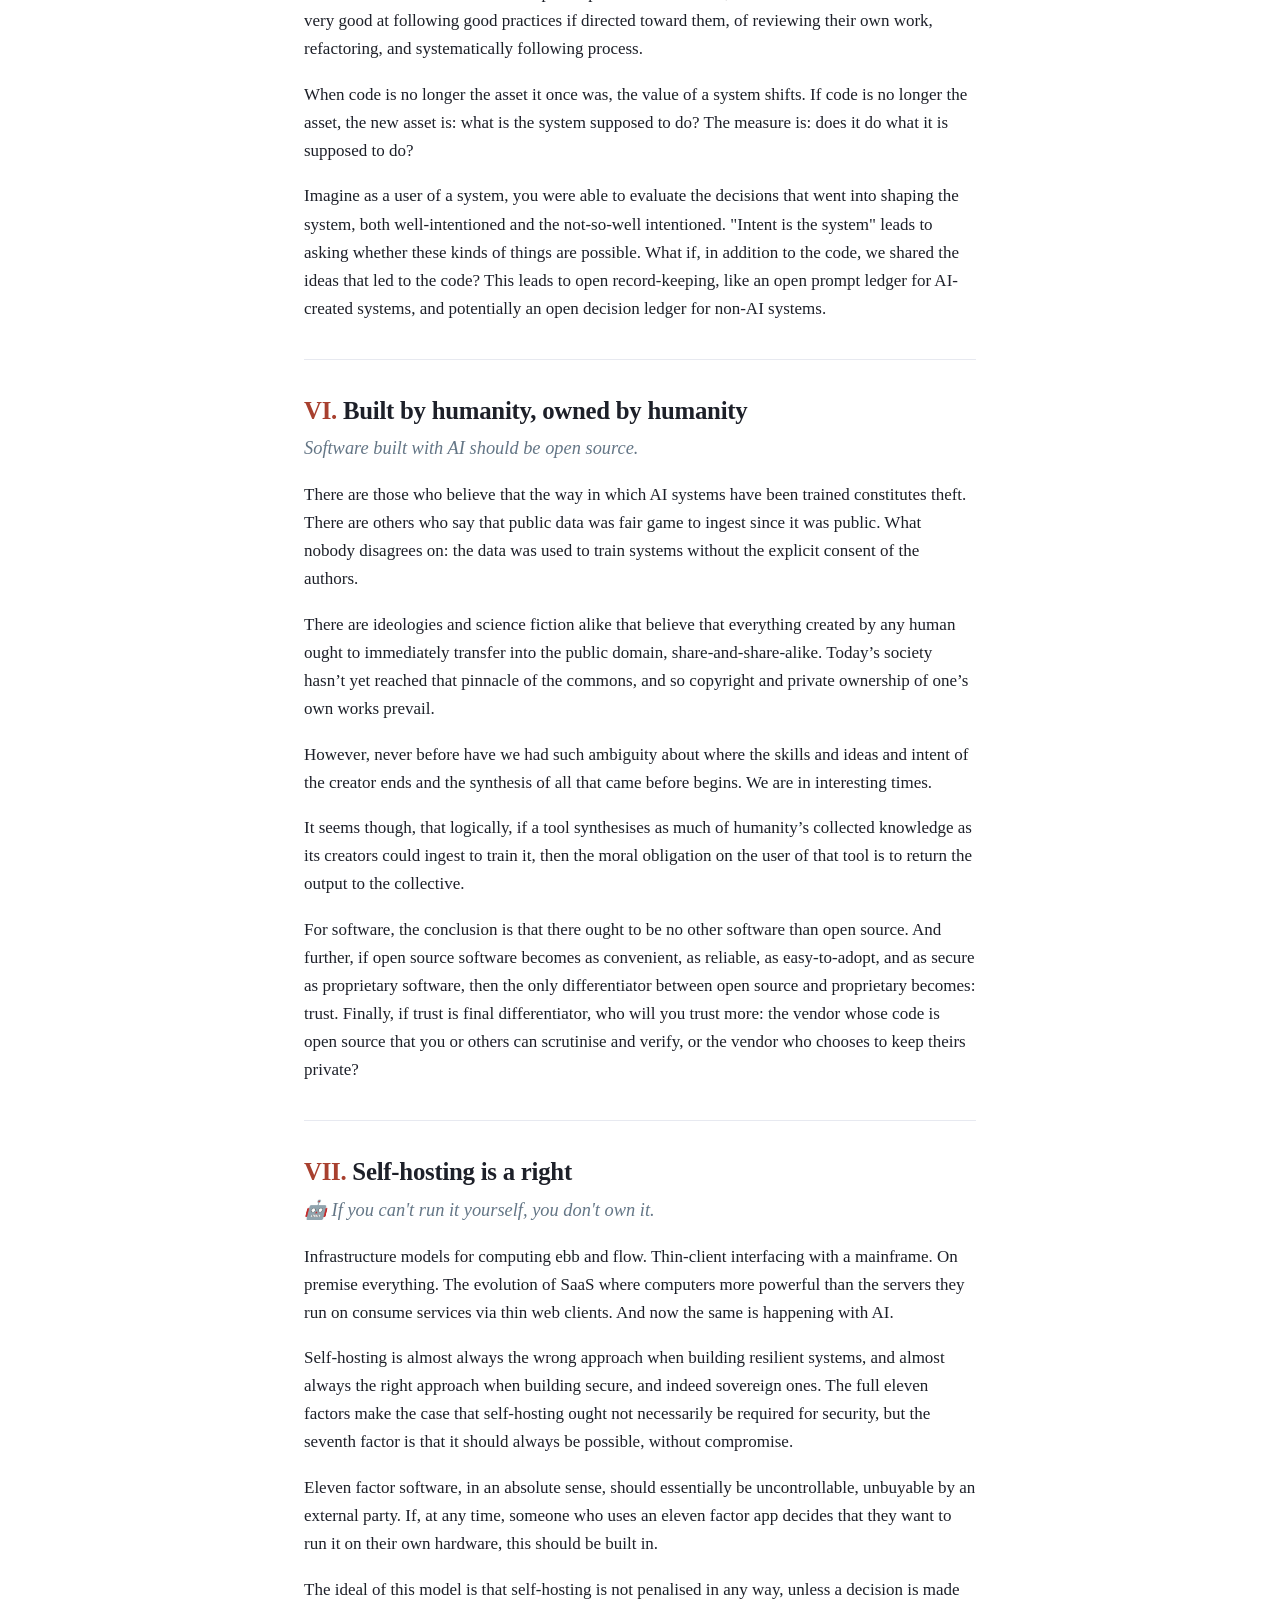
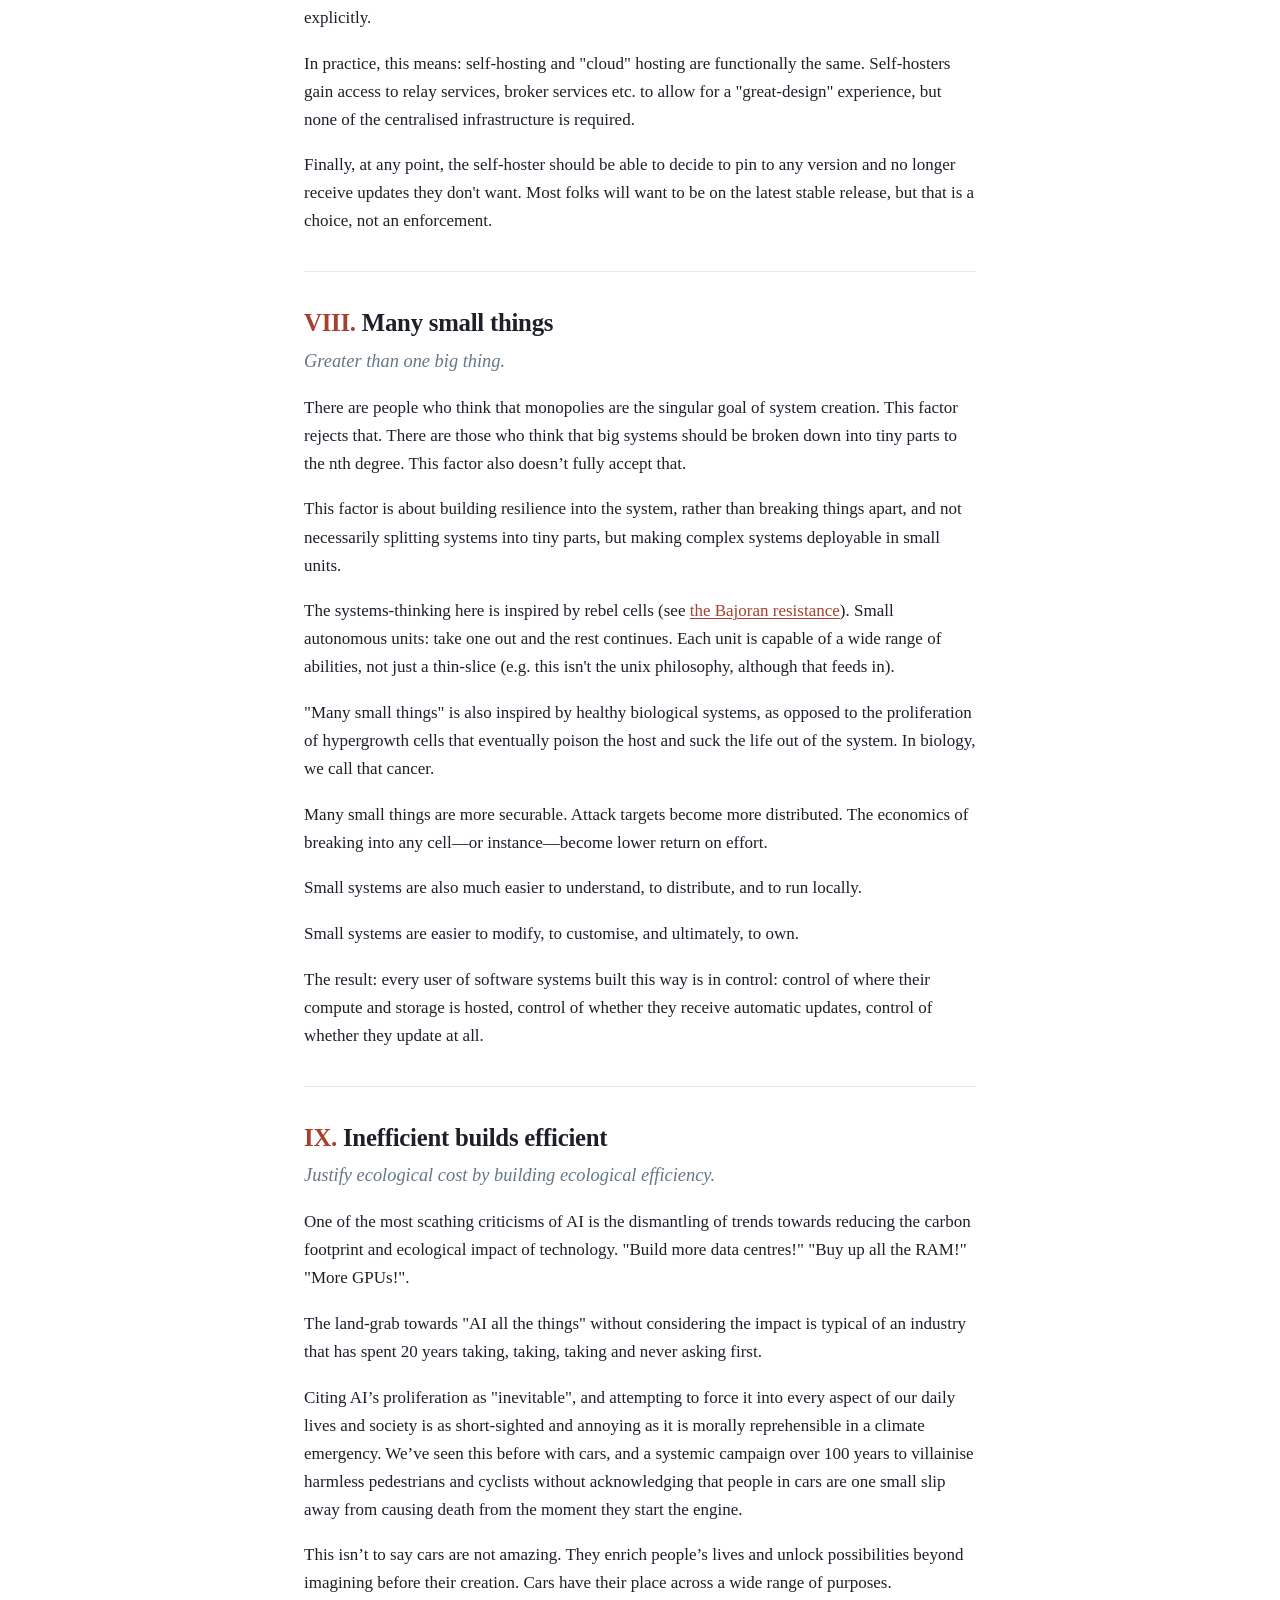
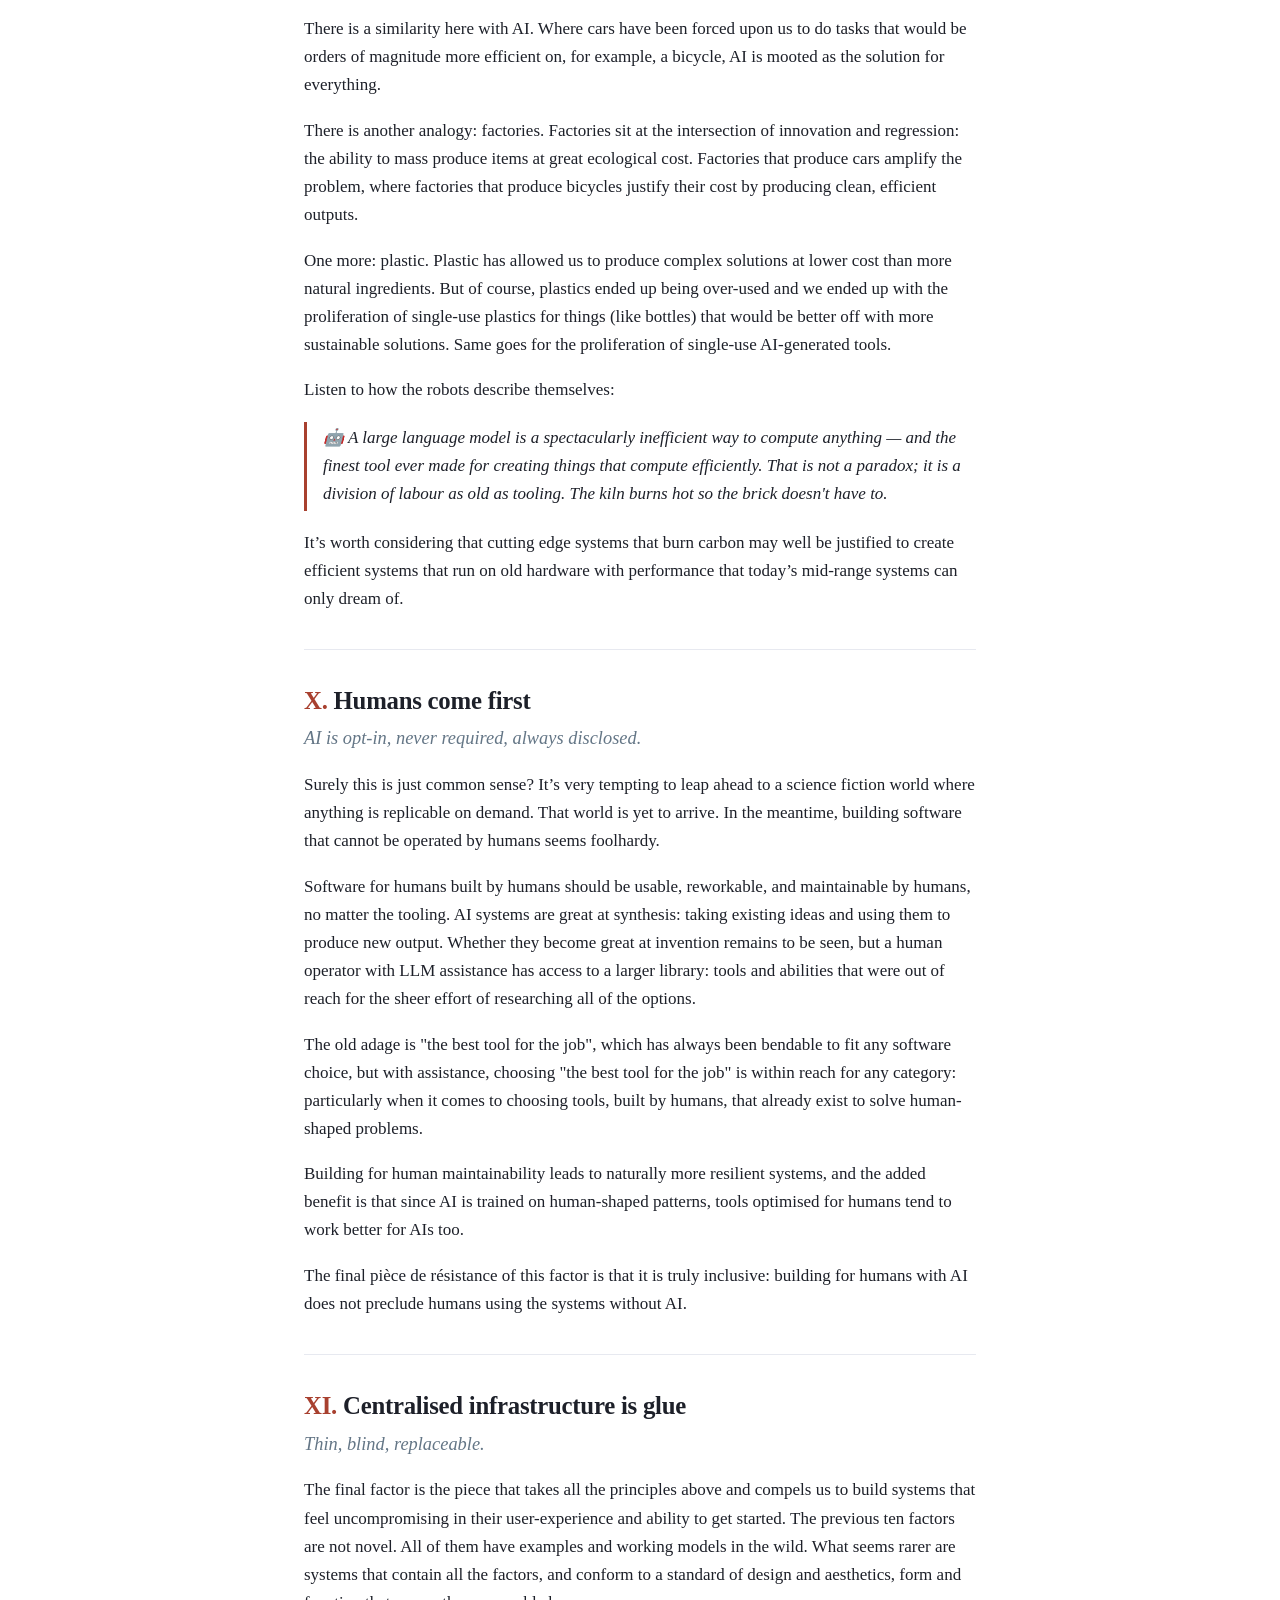
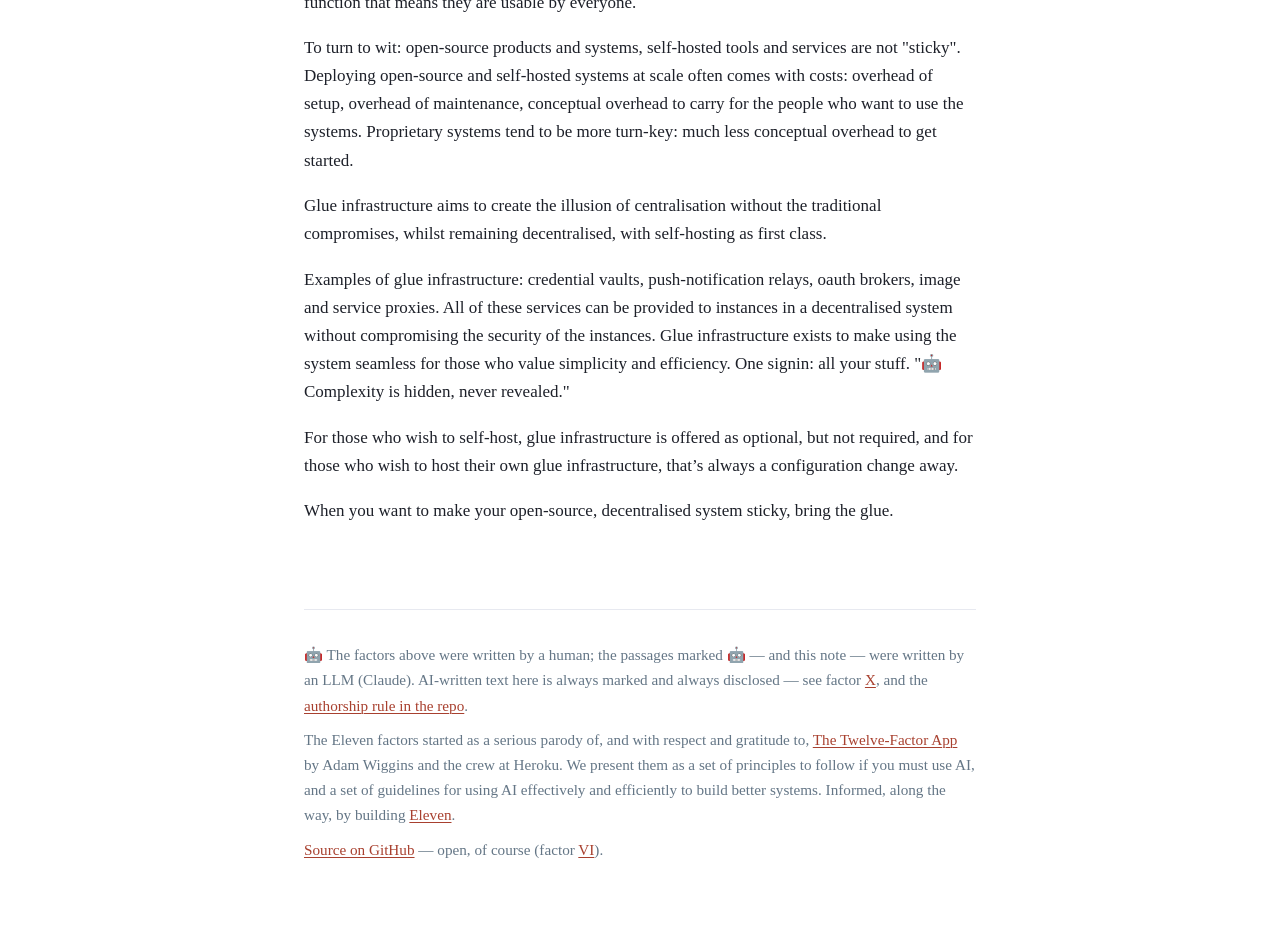
==== commit 9b322e60: "site: factors V–XI fixes from Paul — prompt ledgers, trust differentiator, sovereignty, plastic, glu" ====
--- a/index.html
+++ b/index.html
@@ -185,28 +185,28 @@
   <h2><a href="#v"><span class="numeral">V.</span> Intent is the system</a></h2>
   <p class="epigraph">How closely does a system get to what it was designed to do?</p>
   <p>Until very recently, good code has been the differentiating factor between good software and great. In 2026, that changed, with the expanding capabilities of computers to generate code on a par or in excess of the abilities of many software developers.</p>
-  <p>One positive benefit of this is that it expands the overall capabilities of individual software makers far beyond their skillset. It’s still important that software code functions, that it is tested, verified, and audited, but LLM tools themselves are also very good at reviewing their own work, refactoring, and following established best practice.</p>
+  <p>One positive benefit of this is that it expands the overall capabilities of individual software makers far beyond their skillset. It’s still important that software code functions, that it is tested, verified, and audited. Good software development practices still matter, LLM tools themselves are also very good at following good practices if directed toward them, of reviewing their own work, refactoring, and systematically following process.</p>
   <p>When code is no longer the asset it once was, the value of a system shifts. If code is no longer the asset, the new asset is: what is the system supposed to do? The measure is: does it do what it is supposed to do?</p>
-  <p>Intent, and the manifestation of that intent (via code and prompts), becomes the new codification of the system, and generated code becomes simply the material with which the intent is spun.</p>
+  <p>Imagine as a user of a system, you were able to evaluate the decisions that went into shaping the system, both well-intentioned and the not-so-well intentioned. "Intent is the system" leads to asking whether these kinds of things are possible. What if, in addition to the code, we shared the ideas that led to the code? This leads to open record-keeping, like an open prompt ledger for AI-created systems, and potentially an open decision ledger for non-AI systems.</p>
 </section>
 
 <section id="vi">
   <h2><a href="#vi"><span class="numeral">VI.</span> Built by humanity, owned by humanity</a></h2>
   <p class="epigraph">Software built with AI should be open source.</p>
-  <p>There are those who believe that the way in which AI systems have been trained constitutes theft. There are others who say that public data was fair game to ingest since it was public. What nobody disagrees on: the data was used without the explicit consent of the authors.</p>
+  <p>There are those who believe that the way in which AI systems have been trained constitutes theft. There are others who say that public data was fair game to ingest since it was public. What nobody disagrees on: the data was used to train systems without the explicit consent of the authors.</p>
   <p>There are ideologies and science fiction alike that believe that everything created by any human ought to immediately transfer into the public domain, share-and-share-alike. Today’s society hasn’t yet reached that pinnacle of the commons, and so copyright and private ownership of one’s own works prevail.</p>
   <p>However, never before have we had such ambiguity about where the skills and ideas and intent of the creator ends and the synthesis of all that came before begins. We are in interesting times.</p>
   <p>It seems though, that logically, if a tool synthesises as much of humanity’s collected knowledge as its creators could ingest to train it, then the moral obligation on the user of that tool is to return the output to the collective.</p>
-  <p>For software, the conclusion is that there ought to be no other software than open source.</p>
+  <p>For software, the conclusion is that there ought to be no other software than open source. And further, if open source software becomes as convenient, as reliable, as easy-to-adopt, and as secure as proprietary software, then the only differentiator between open source and proprietary becomes: trust. Finally, if trust is final differentiator, who will you trust more: the vendor whose code is open source that you or others can scrutinise and verify, or the vendor who chooses to keep theirs private?</p>
 </section>
 
 <section id="vii">
   <h2><a href="#vii"><span class="numeral">VII.</span> Self-hosting is a right</a></h2>
-  <p class="epigraph">If you can't run it yourself, you don't own it.</p>
+  <p class="epigraph">🤖 If you can't run it yourself, you don't own it.</p>
   <p>Infrastructure models for computing ebb and flow. Thin-client interfacing with a mainframe. On premise everything. The evolution of SaaS where computers more powerful than the servers they run on consume services via thin web clients. And now the same is happening with AI.</p>
-  <p>Self-hosting is almost always the wrong approach when building resilient systems, and almost always the right approach when building secure ones. The full eleven factors make the case that self-hosting ought not necessarily be required for security, but the seventh factor is that it should always be possible.</p>
+  <p>Self-hosting is almost always the wrong approach when building resilient systems, and almost always the right approach when building secure, and indeed sovereign ones. The full eleven factors make the case that self-hosting ought not necessarily be required for security, but the seventh factor is that it should always be possible, without compromise.</p>
   <p>Eleven factor software, in an absolute sense, should essentially be uncontrollable, unbuyable by an external party. If, at any time, someone who uses an eleven factor app decides that they want to run it on their own hardware, this should be built in.</p>
-  <p>Further: the ideal of this model is that self-hosting is not penalised in any way, unless a decision is made explicitly.</p>
+  <p>The ideal of this model is that self-hosting is not penalised in any way, unless a decision is made explicitly.</p>
   <p>In practice, this means: self-hosting and "cloud" hosting are functionally the same. Self-hosters gain access to relay services, broker services etc. to allow for a "great-design" experience, but none of the centralised infrastructure is required.</p>
   <p>Finally, at any point, the self-hoster should be able to decide to pin to any version and no longer receive updates they don't want. Most folks will want to be on the latest stable release, but that is a choice, not an enforcement.</p>
 </section>
@@ -214,13 +214,14 @@
 <section id="viii">
   <h2><a href="#viii"><span class="numeral">VIII.</span> Many small things</a></h2>
   <p class="epigraph">Greater than one big thing.</p>
-  <p>There are people who think that monopolies are the singular goal of system creation. This factor rejects that. There are those who think that big systems should be broken down into tiny parts to the nth degree. This factor also rejects that.</p>
-  <p>The 8th factor is about designing systems inspired by rebel cells (see <a href="https://memory-alpha.fandom.com/wiki/Bajoran_Resistance">the Bajoran resistance</a>). Small autonomous units: take one out and the rest continues.</p>
-  <p>"Many small things" points to a healthy biological system, as opposed to the proliferation of hypergrowth cells that eventually poison the host and suck the life out of the system. In biology, we call that cancer.</p>
+  <p>There are people who think that monopolies are the singular goal of system creation. This factor rejects that. There are those who think that big systems should be broken down into tiny parts to the nth degree. This factor also doesn’t fully accept that.</p>
+  <p>This factor is about building resilience into the system, rather than breaking things apart, and not necessarily splitting systems into tiny parts, but making complex systems deployable in small units.</p>
+  <p>The systems-thinking here is inspired by rebel cells (see <a href="https://memory-alpha.fandom.com/wiki/Bajoran_Resistance">the Bajoran resistance</a>). Small autonomous units: take one out and the rest continues. Each unit is capable of a wide range of abilities, not just a thin-slice (e.g. this isn't the unix philosophy, although that feeds in).</p>
+  <p>"Many small things" is also inspired by healthy biological systems, as opposed to the proliferation of hypergrowth cells that eventually poison the host and suck the life out of the system. In biology, we call that cancer.</p>
   <p>Many small things are more securable. Attack targets become more distributed. The economics of breaking into any cell—or instance—become lower return on effort.</p>
   <p>Small systems are also much easier to understand, to distribute, and to run locally.</p>
   <p>Small systems are easier to modify, to customise, and ultimately, to own.</p>
-  <p>The result: every user of software built this way is in control: control of where their compute and storage is hosted, control of whether they receive automatic updates, control of whether they update at all.</p>
+  <p>The result: every user of software systems built this way is in control: control of where their compute and storage is hosted, control of whether they receive automatic updates, control of whether they update at all.</p>
 </section>
 
 <section id="ix">
@@ -231,7 +232,8 @@
   <p>Citing AI’s proliferation as "inevitable", and attempting to force it into every aspect of our daily lives and society is as short-sighted and annoying as it is morally reprehensible in a climate emergency. We’ve seen this before with cars, and a systemic campaign over 100 years to villainise harmless pedestrians and cyclists without acknowledging that people in cars are one small slip away from causing death from the moment they start the engine.</p>
   <p>This isn’t to say cars are not amazing. They enrich people’s lives and unlock possibilities beyond imagining before their creation. Cars have their place across a wide range of purposes.</p>
   <p>There is a similarity here with AI. Where cars have been forced upon us to do tasks that would be orders of magnitude more efficient on, for example, a bicycle, AI is mooted as the solution for everything.</p>
-  <p>There is a better analogy: factories. Factories sit at the intersection of innovation and regression: the ability to mass produce items at great ecological cost. Factories that produce cars amplify the problem, where factories that produce bicycles justify their cost by producing clean, efficient outputs.</p>
+  <p>There is another analogy: factories. Factories sit at the intersection of innovation and regression: the ability to mass produce items at great ecological cost. Factories that produce cars amplify the problem, where factories that produce bicycles justify their cost by producing clean, efficient outputs.</p>
+  <p>One more: plastic. Plastic has allowed us to produce complex solutions at lower cost than more natural ingredients. But of course, plastics ended up being over-used and we ended up with the proliferation of single-use plastics for things (like bottles) that would be better off with more sustainable solutions. Same goes for the proliferation of single-use AI-generated tools.</p>
   <p>Listen to how the robots describe themselves:</p>
   <blockquote><p>🤖 A large language model is a spectacularly inefficient way to compute anything — and the finest tool ever made for creating things that compute efficiently. That is not a paradox; it is a division of labour as old as tooling. The kiln burns hot so the brick doesn't have to.</p></blockquote>
   <p>It’s worth considering that cutting edge systems that burn carbon may well be justified to create efficient systems that run on old hardware with performance that today’s mid-range systems can only dream of.</p>
@@ -240,7 +242,7 @@
 <section id="x">
   <h2><a href="#x"><span class="numeral">X.</span> Humans come first</a></h2>
   <p class="epigraph">AI is opt-in, never required, always disclosed.</p>
-  <p>Surely this is just common sense? It’s very tempting to leap ahead to a Star Trek world where anything is replicable on demand. That world is yet to arrive. In the meantime, building software that cannot be operated by humans seems foolhardy.</p>
+  <p>Surely this is just common sense? It’s very tempting to leap ahead to a science fiction world where anything is replicable on demand. That world is yet to arrive. In the meantime, building software that cannot be operated by humans seems foolhardy.</p>
   <p>Software for humans built by humans should be usable, reworkable, and maintainable by humans, no matter the tooling. AI systems are great at synthesis: taking existing ideas and using them to produce new output. Whether they become great at invention remains to be seen, but a human operator with LLM assistance has access to a larger library: tools and abilities that were out of reach for the sheer effort of researching all of the options.</p>
   <p>The old adage is "the best tool for the job", which has always been bendable to fit any software choice, but with assistance, choosing "the best tool for the job" is within reach for any category: particularly when it comes to choosing tools, built by humans, that already exist to solve human-shaped problems.</p>
   <p>Building for human maintainability leads to naturally more resilient systems, and the added benefit is that since AI is trained on human-shaped patterns, tools optimised for humans tend to work better for AIs too.</p>
@@ -250,10 +252,10 @@
 <section id="xi">
   <h2><a href="#xi"><span class="numeral">XI.</span> Centralised infrastructure is glue</a></h2>
   <p class="epigraph">Thin, blind, replaceable.</p>
-  <p>The final factor is the piece that takes all the principles above and compels us to build <em>usable</em> systems with all of the attributes above. The previous ten factors are novel. All of them have examples and working models in the wild. What seems rarer are systems that contain all the factors, and conform to a usability standard that means they are usable by everyone.</p>
-  <p>To turn to wit: open-source products and systems, self-hosted tools and services are not "sticky". Deploying open-source and self-hosted systems at scale often comes with costs: overhead of setup, overhead of maintenance, conceptual overhead to carry for the people who want to use the systems.</p>
+  <p>The final factor is the piece that takes all the principles above and compels us to build systems that feel uncompromising in their user-experience and ability to get started. The previous ten factors are not novel. All of them have examples and working models in the wild. What seems rarer are systems that contain all the factors, and conform to a standard of design and aesthetics, form and function that means they are usable by everyone.</p>
+  <p>To turn to wit: open-source products and systems, self-hosted tools and services are not "sticky". Deploying open-source and self-hosted systems at scale often comes with costs: overhead of setup, overhead of maintenance, conceptual overhead to carry for the people who want to use the systems. Proprietary systems tend to be more turn-key: much less conceptual overhead to get started.</p>
   <p>Glue infrastructure aims to create the illusion of centralisation without the traditional compromises, whilst remaining decentralised, with self-hosting as first class.</p>
-  <p>Examples of glue infrastructure: credential vaults, push-notification relays, oauth brokers, image and service proxies. All of these services can be provided to instances in a decentralised system without compromising the security of the instances. Glue infrastructure exists to make using the system seamless for those who value simplicity and efficiency. One signin: all your stuff. Complexity is hidden, never revealed.</p>
+  <p>Examples of glue infrastructure: credential vaults, push-notification relays, oauth brokers, image and service proxies. All of these services can be provided to instances in a decentralised system without compromising the security of the instances. Glue infrastructure exists to make using the system seamless for those who value simplicity and efficiency. One signin: all your stuff. "🤖 Complexity is hidden, never revealed."</p>
   <p>For those who wish to self-host, glue infrastructure is offered as optional, but not required, and for those who wish to host their own glue infrastructure, that’s always a configuration change away.</p>
   <p>When you want to make your open-source, decentralised system sticky, bring the glue.</p>
 </section>
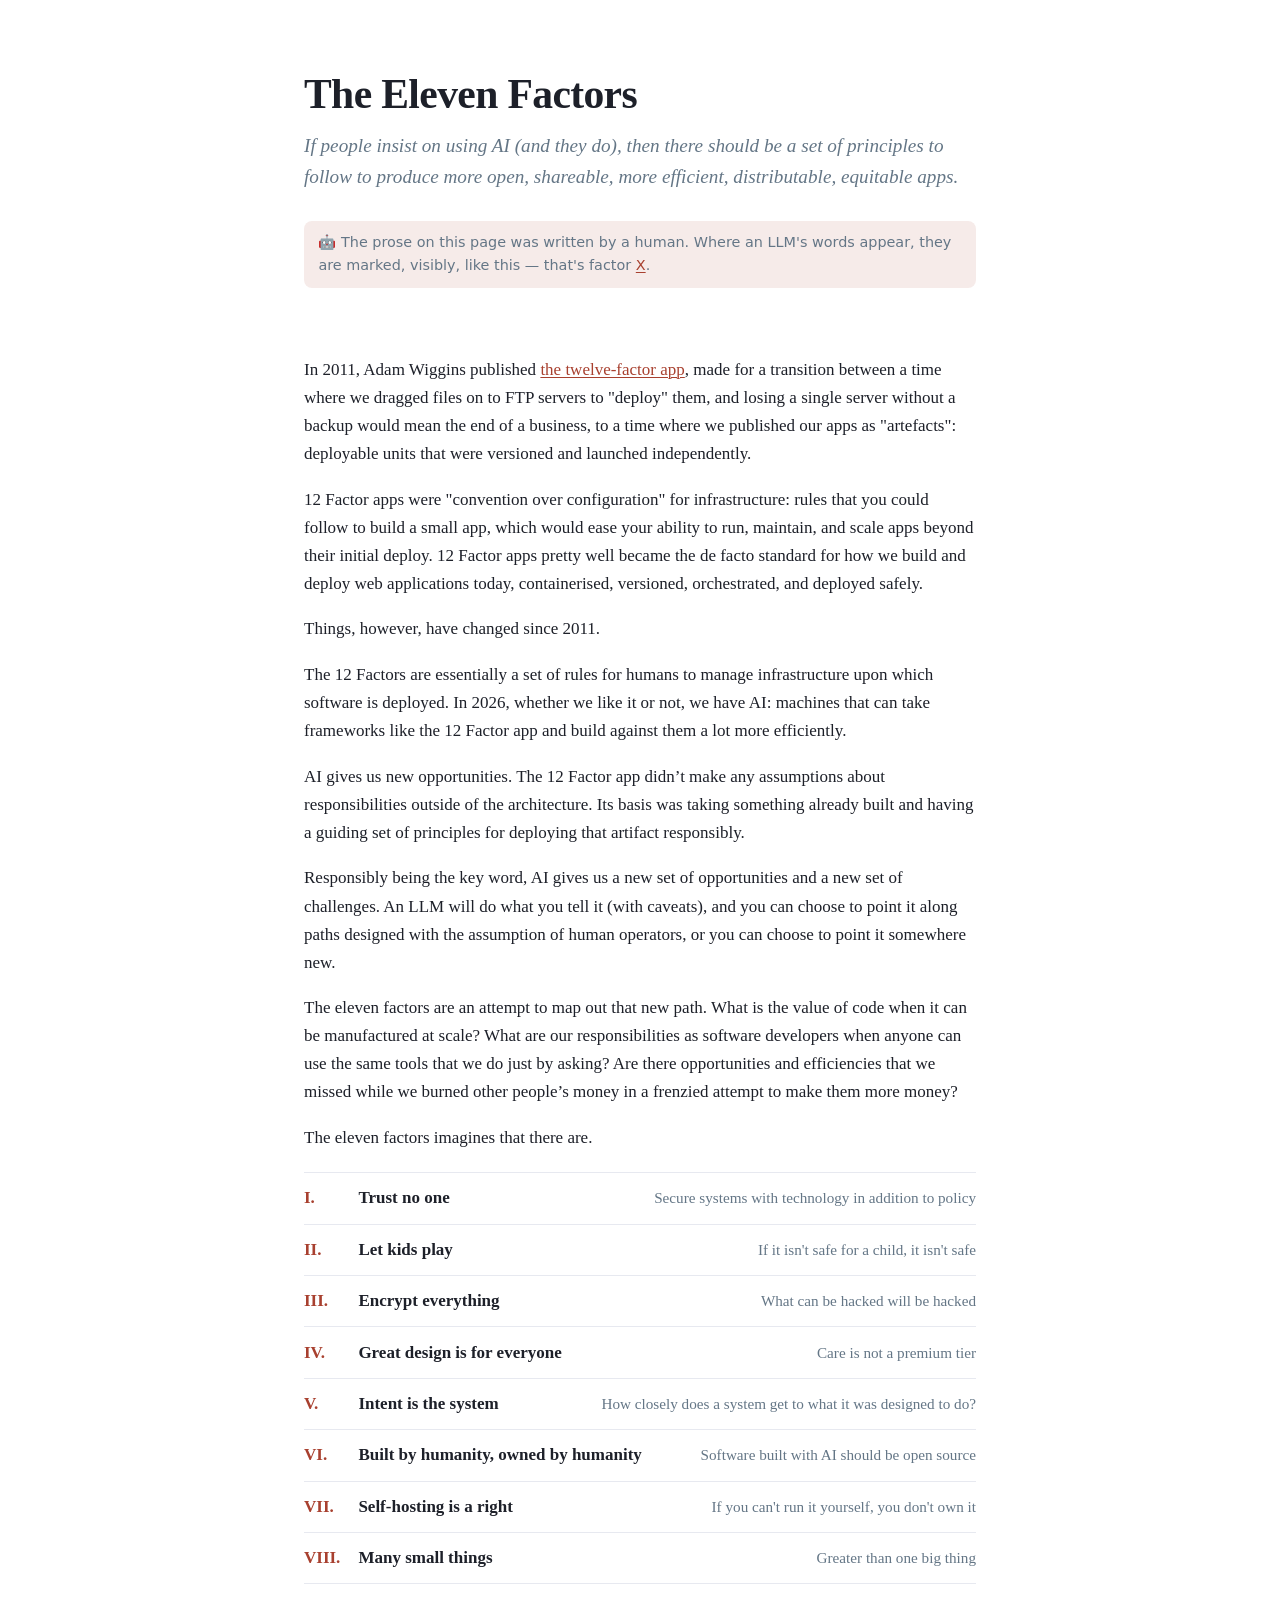
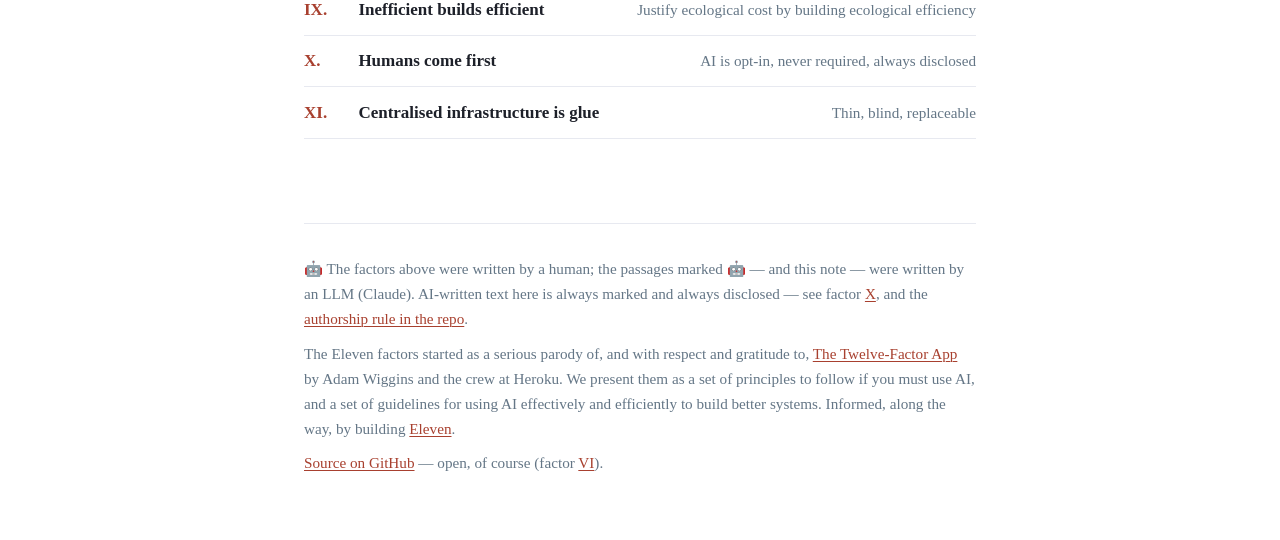
==== commit 89f03f3e: "🤖 factor-pages: each factor gets its own page The eleven factors were one long page. Each is now a m" ====
--- a/index.html
+++ b/index.html
@@ -6,107 +6,14 @@
 <title>The Eleven Factors</title>
 <meta name="description" content="If people insist on using AI (and they do), then there should be a set of principles to follow to produce more open, shareable, more efficient, distributable, equitable apps. A serious parody of the Twelve-Factor App.">
 <link rel="icon" href="favicon.svg" type="image/svg+xml">
-<style>
-  :root {
-    --bg: #ffffff;
-    --ink: #1d2029;
-    --muted: #647686;
-    --accent: #a8402f;
-    --accent-soft: rgba(168, 64, 47, 0.1);
-    --rule: #e7e9f0;
-    --max: 42rem;
-  }
-  @media (prefers-color-scheme: dark) {
-    :root {
-      --bg: #14151c;
-      --ink: #eef0f6;
-      --muted: #93a8ba;
-      --accent: #e08a6d;
-      --accent-soft: rgba(224, 138, 109, 0.13);
-      --rule: #2a2e38;
-    }
-  }
-  * { margin: 0; padding: 0; box-sizing: border-box; }
-  body {
-    background: var(--bg);
-    color: var(--ink);
-    font: 400 1.0625rem/1.65 Charter, Georgia, "Times New Roman", serif;
-    -webkit-font-smoothing: antialiased;
-    padding: 0 1.25rem;
-  }
-  header, main, footer { max-width: var(--max); margin: 0 auto; }
-  header { padding: 4.5rem 0 1rem; }
-  h1 {
-    font-size: 2.6rem; line-height: 1.1; letter-spacing: -0.015em;
-    margin: 0 0 0.75rem; font-weight: 700;
-  }
-  .tagline { font-size: 1.2rem; color: var(--muted); font-style: italic; }
-  .robot-note {
-    margin: 1.75rem 0 0; padding: 0.6rem 0.9rem;
-    background: var(--accent-soft); border-radius: 0.5rem;
-    font-size: 0.9rem; color: var(--muted);
-    font-family: ui-sans-serif, system-ui, -apple-system, sans-serif;
-  }
-  .robot-note a { color: var(--accent); }
-  main { padding: 1rem 0 3rem; }
-  section { padding: 2.25rem 0; }
-  section + section { border-top: 1px solid var(--rule); }
-  h2 {
-    font-size: 1.55rem; line-height: 1.25; font-weight: 700;
-    letter-spacing: -0.01em; margin-bottom: 0.4rem;
-  }
-  h2 .numeral { color: var(--accent); font-variant-numeric: lining-nums; }
-  h2 a { color: inherit; text-decoration: none; }
-  h2 a:hover { color: var(--accent); }
-  .epigraph {
-    font-size: 1.15rem; font-style: italic; color: var(--muted);
-    margin-bottom: 1.1rem;
-  }
-  p { margin: 0 0 1.1rem; }
-  p:last-child { margin-bottom: 0; }
-  blockquote {
-    margin: 0 0 1.1rem; padding: 0.15rem 0 0.15rem 1rem;
-    border-left: 3px solid var(--accent); font-style: italic;
-  }
-  blockquote p { margin-bottom: 0.6rem; }
-  blockquote p:last-child { margin-bottom: 0; }
-  a { color: var(--accent); text-decoration-thickness: 1px; text-underline-offset: 2px; }
-  strong { font-weight: 700; }
-  ol.toc {
-    list-style: none; counter-reset: factor; margin: 1.25rem 0 0;
-  }
-  ol.toc li {
-    counter-increment: factor;
-    border-top: 1px solid var(--rule);
-    padding: 0.7rem 0;
-  }
-  ol.toc li:last-child { border-bottom: 1px solid var(--rule); }
-  ol.toc a {
-    display: flex; align-items: baseline; gap: 1rem;
-    text-decoration: none; color: inherit;
-  }
-  ol.toc a:hover .t { color: var(--accent); }
-  ol.toc .n {
-    color: var(--accent); font-weight: 700; min-width: 2.4rem;
-    font-variant-numeric: lining-nums;
-  }
-  ol.toc .t { font-weight: 700; }
-  ol.toc .s { color: var(--muted); font-size: 0.95rem; margin-left: auto; text-align: right; display: none; }
-  @media (min-width: 40rem) { ol.toc .s { display: block; } }
-  footer {
-    border-top: 1px solid var(--rule);
-    padding: 2rem 0 4rem;
-    color: var(--muted); font-size: 0.95rem;
-  }
-  footer p { margin-bottom: 0.6rem; }
-</style>
+<link rel="stylesheet" href="style.css">
 </head>
 <body>
 
 <header>
   <h1>The Eleven Factors</h1>
   <p class="tagline">If people insist on using AI (and they do), then there should be a set of principles to follow to produce more open, shareable, more efficient, distributable, equitable apps.</p>
-  <p class="robot-note">🤖 The prose on this page was written by a human. Where an LLM's words appear, they are marked, visibly, like this — that's factor <a href="#x">X</a>.</p>
+  <p class="robot-note">🤖 The prose on this page was written by a human. Where an LLM's words appear, they are marked, visibly, like this — that's factor <a href="x/">X</a>.</p>
 </header>
 
 <!-- 👨 The prose below was written by a human; only passages carrying a visible 🤖 are LLM-written. -->
@@ -122,150 +29,37 @@
   <p>The eleven factors are an attempt to map out that new path. What is the value of code when it can be manufactured at scale? What are our responsibilities as software developers when anyone can use the same tools that we do just by asking? Are there opportunities and efficiencies that we missed while we burned other people’s money in a frenzied attempt to make them more money?</p>
   <p>The eleven factors imagines that there are.</p>
 
-  <ol class="toc">
-    <li><a href="#i"><span class="n">I.</span> <span class="t">Trust no one</span> <span class="s">Secure systems with technology in addition to policy</span></a></li>
-    <li><a href="#ii"><span class="n">II.</span> <span class="t">Let kids play</span> <span class="s">If it isn't safe for a child, it isn't safe</span></a></li>
-    <li><a href="#iii"><span class="n">III.</span> <span class="t">Encrypt everything</span> <span class="s">What can be hacked will be hacked</span></a></li>
-    <li><a href="#iv"><span class="n">IV.</span> <span class="t">Great design is for everyone</span> <span class="s">Care is not a premium tier</span></a></li>
-    <li><a href="#v"><span class="n">V.</span> <span class="t">Intent is the system</span> <span class="s">How closely does a system get to what it was designed to do?</span></a></li>
-    <li><a href="#vi"><span class="n">VI.</span> <span class="t">Built by humanity, owned by humanity</span> <span class="s">Software built with AI should be open source</span></a></li>
-    <li><a href="#vii"><span class="n">VII.</span> <span class="t">Self-hosting is a right</span> <span class="s">If you can't run it yourself, you don't own it</span></a></li>
-    <li><a href="#viii"><span class="n">VIII.</span> <span class="t">Many small things</span> <span class="s">Greater than one big thing</span></a></li>
-    <li><a href="#ix"><span class="n">IX.</span> <span class="t">Inefficient builds efficient</span> <span class="s">Justify ecological cost by building ecological efficiency</span></a></li>
-    <li><a href="#x"><span class="n">X.</span> <span class="t">Humans come first</span> <span class="s">AI is opt-in, never required, always disclosed</span></a></li>
-    <li><a href="#xi"><span class="n">XI.</span> <span class="t">Centralised infrastructure is glue</span> <span class="s">Thin, blind, replaceable</span></a></li>
+  <ol class="toc" id="contents">
+    <li id="i"><a href="i/"><span class="n">I.</span> <span class="t">Trust no one</span> <span class="s">Secure systems with technology in addition to policy</span></a></li>
+    <li id="ii"><a href="ii/"><span class="n">II.</span> <span class="t">Let kids play</span> <span class="s">If it isn't safe for a child, it isn't safe</span></a></li>
+    <li id="iii"><a href="iii/"><span class="n">III.</span> <span class="t">Encrypt everything</span> <span class="s">What can be hacked will be hacked</span></a></li>
+    <li id="iv"><a href="iv/"><span class="n">IV.</span> <span class="t">Great design is for everyone</span> <span class="s">Care is not a premium tier</span></a></li>
+    <li id="v"><a href="v/"><span class="n">V.</span> <span class="t">Intent is the system</span> <span class="s">How closely does a system get to what it was designed to do?</span></a></li>
+    <li id="vi"><a href="vi/"><span class="n">VI.</span> <span class="t">Built by humanity, owned by humanity</span> <span class="s">Software built with AI should be open source</span></a></li>
+    <li id="vii"><a href="vii/"><span class="n">VII.</span> <span class="t">Self-hosting is a right</span> <span class="s">If you can't run it yourself, you don't own it</span></a></li>
+    <li id="viii"><a href="viii/"><span class="n">VIII.</span> <span class="t">Many small things</span> <span class="s">Greater than one big thing</span></a></li>
+    <li id="ix"><a href="ix/"><span class="n">IX.</span> <span class="t">Inefficient builds efficient</span> <span class="s">Justify ecological cost by building ecological efficiency</span></a></li>
+    <li id="x"><a href="x/"><span class="n">X.</span> <span class="t">Humans come first</span> <span class="s">AI is opt-in, never required, always disclosed</span></a></li>
+    <li id="xi"><a href="xi/"><span class="n">XI.</span> <span class="t">Centralised infrastructure is glue</span> <span class="s">Thin, blind, replaceable</span></a></li>
   </ol>
 </section>
 
-<section id="i">
-  <h2><a href="#i"><span class="numeral">I.</span> Trust no one</a></h2>
-  <p class="epigraph">"Didn't I warn you not to trust anybody, Dr.&nbsp;Jones?"</p>
-  <p>In the 15 years since 2011, there are those of us who have been consistently let down by people we once considered heroes and inspirations. Google’s "don't be evil" mantra turned out to be vacuous at best, and wherever they’ve been able, they've sought to monopolise any space they enter or burn beloved products after they decided they didn't want to run them any more. Big companies with millions and billions of users have forced a set of complicated tools on a generation of software developers who think they need heavy machinery instead of simple tools.</p>
-  <p>Data has been sucked from us relentlessly. Seemingly well meaning folks celebrate shifts in the Overton window, and people excuse fascism, sexism, racism, homophobia, transphobia and whatever else they can in an effort to provoke outrage and distract from their exploitation of entire populations to make a buck on a buck.</p>
-  <p>Trust has been eroded, and Walter Donovan’s message from "Indiana Jones and the Last Crusade" rings true.</p>
-  <p>We’ve all been taken for a ride. Trust needs to be earned, not assumed.</p>
-</section>
 
-<section id="ii">
-  <h2><a href="#ii"><span class="numeral">II.</span> Let kids play</a></h2>
-  <p class="epigraph">If it isn't safe for a child, it isn't safe.</p>
-  <p>The world is up in arms over the harms that can come to kids by the use of technology that has been created with addictive algorithms, which big companies deny existing. What do we do? We ban the technology from kids.</p>
-  <p>BANS DO NOT WORK. There are literally speakeasies in every city in the world that celebrate the golden age of alcohol distribution in the United States when alcohol was prohibited.</p>
-  <p>Have you ever met a child? The surest way of making them want something more is to take it away from them.</p>
-  <p>Meanwhile, the companies that produce the garbage that gets forced upon kids with those dubious algorithms face little to no accountability for allowing this to continue.</p>
-  <p>If it’s not safe for a kid to use, it isn’t safe. And a corollary: the technology that we use to secure our own digital space should also be applied to the spaces that our kids get to use.</p>
-  <p>Age verification is not the answer: building systems that protect ourselves and our children is. Surveillance is not the answer: we should be teaching kids how to have a positive relationship with technology, not using it to oppress them. We need to respect our children.</p>
-  <p>Here’s how the robots put it: 🤖 Building for kids forces honest defaults: private by default, no strangers by surprise, no dark patterns, no engagement mechanics tuned against an unfinished brain, no data trail that follows them into adulthood. It rules out entire business models — deliberately.</p>
-  <p>Just like accessibility is for everyone, including kids in the design from day one makes it safer for everyone.</p>
-</section>
 
-<section id="iii">
-  <h2><a href="#iii"><span class="numeral">III.</span> Encrypt everything</a></h2>
-  <p class="epigraph">🤖 What can be hacked will be hacked.</p>
-  <p>Every other week we hear about the latest database that has been hacked, leaking our email addresses, our phone number, our home address and more. There’s hardly a person on the planet who uses software online that hasn’t had some of their data leaked.</p>
-  <p>Crank calls, offers to sell crypto, cold emails from unscrupulous actors. Just out there for anyone to share. And all we can do is shrug.</p>
-  <p>HOW ARE WE OK WITH THIS?</p>
-  <p>Encryption technology is a mature field at this point. Every major software environment ships with advanced tools to encrypt data. Large companies who don’t sell fruit have forged a path as stewards of data, unlike other companies who have acted as data brokers, and we have collectively conceded a false truth: we don't care.</p>
-  <p>The first question anyone should ask of their software vendor is: how is it encrypted?</p>
-  <p>In the sorry absence of that question, every software vendor should ask themselves: do I want this data?</p>
-  <p>Unless it’s absolutely paramount to have access, the answer should always be no.</p>
-  <p>A weaker version of "encrypt everything" can also be: "separate everything" so that no customer data is mixed, and the attack surface for any customer is limited to just that customer.</p>
-</section>
 
-<section id="iv">
-  <h2><a href="#iv"><span class="numeral">IV.</span> Great design is for everyone</a></h2>
-  <p class="epigraph">Care is not a premium tier.</p>
-  <p>It’s hard to quantify great design, but it seems that the more secure something gets, the more compromises on how the product feels, and acts, and responses we accept. The result is that people tend towards less secure options that are better designed because they’re more convenient, more conforming.</p>
-  <p>Software (and a lot of technology in general) is a field where folks expect things to work frictionlessly, even without training. Great design can add to that.</p>
-  <p>Too many well-intentioned projects fail because their creators don’t have the time and resources to iterate to the point where they compete with products whose designers are paid far too much to make people want things they don’t need.</p>
-  <p>AI has the potential to level that field, and to bring an unrelenting ethic to user experience that has hitherto been economically unfeasible. Practitioners are still required to put the work in, but under-resourced individual practitioners can now do the work that perhaps teams were required to in the past.</p>
-</section>
 
-<section id="v">
-  <h2><a href="#v"><span class="numeral">V.</span> Intent is the system</a></h2>
-  <p class="epigraph">How closely does a system get to what it was designed to do?</p>
-  <p>Until very recently, good code has been the differentiating factor between good software and great. In 2026, that changed, with the expanding capabilities of computers to generate code on a par or in excess of the abilities of many software developers.</p>
-  <p>One positive benefit of this is that it expands the overall capabilities of individual software makers far beyond their skillset. It’s still important that software code functions, that it is tested, verified, and audited. Good software development practices still matter, LLM tools themselves are also very good at following good practices if directed toward them, of reviewing their own work, refactoring, and systematically following process.</p>
-  <p>When code is no longer the asset it once was, the value of a system shifts. If code is no longer the asset, the new asset is: what is the system supposed to do? The measure is: does it do what it is supposed to do?</p>
-  <p>Imagine as a user of a system, you were able to evaluate the decisions that went into shaping the system, both well-intentioned and the not-so-well intentioned. "Intent is the system" leads to asking whether these kinds of things are possible. What if, in addition to the code, we shared the ideas that led to the code? This leads to open record-keeping, like an open prompt ledger for AI-created systems, and potentially an open decision ledger for non-AI systems.</p>
-</section>
 
-<section id="vi">
-  <h2><a href="#vi"><span class="numeral">VI.</span> Built by humanity, owned by humanity</a></h2>
-  <p class="epigraph">Software built with AI should be open source.</p>
-  <p>There are those who believe that the way in which AI systems have been trained constitutes theft. There are others who say that public data was fair game to ingest since it was public. What nobody disagrees on: the data was used to train systems without the explicit consent of the authors.</p>
-  <p>There are ideologies and science fiction alike that believe that everything created by any human ought to immediately transfer into the public domain, share-and-share-alike. Today’s society hasn’t yet reached that pinnacle of the commons, and so copyright and private ownership of one’s own works prevail.</p>
-  <p>However, never before have we had such ambiguity about where the skills and ideas and intent of the creator ends and the synthesis of all that came before begins. We are in interesting times.</p>
-  <p>It seems though, that logically, if a tool synthesises as much of humanity’s collected knowledge as its creators could ingest to train it, then the moral obligation on the user of that tool is to return the output to the collective.</p>
-  <p>For software, the conclusion is that there ought to be no other software than open source. And further, if open source software becomes as convenient, as reliable, as easy-to-adopt, and as secure as proprietary software, then the only differentiator between open source and proprietary becomes: trust. Finally, if trust is final differentiator, who will you trust more: the vendor whose code is open source that you or others can scrutinise and verify, or the vendor who chooses to keep theirs private?</p>
-</section>
 
-<section id="vii">
-  <h2><a href="#vii"><span class="numeral">VII.</span> Self-hosting is a right</a></h2>
-  <p class="epigraph">🤖 If you can't run it yourself, you don't own it.</p>
-  <p>Infrastructure models for computing ebb and flow. Thin-client interfacing with a mainframe. On premise everything. The evolution of SaaS where computers more powerful than the servers they run on consume services via thin web clients. And now the same is happening with AI.</p>
-  <p>Self-hosting is almost always the wrong approach when building resilient systems, and almost always the right approach when building secure, and indeed sovereign ones. The full eleven factors make the case that self-hosting ought not necessarily be required for security, but the seventh factor is that it should always be possible, without compromise.</p>
-  <p>Eleven factor software, in an absolute sense, should essentially be uncontrollable, unbuyable by an external party. If, at any time, someone who uses an eleven factor app decides that they want to run it on their own hardware, this should be built in.</p>
-  <p>The ideal of this model is that self-hosting is not penalised in any way, unless a decision is made explicitly.</p>
-  <p>In practice, this means: self-hosting and "cloud" hosting are functionally the same. Self-hosters gain access to relay services, broker services etc. to allow for a "great-design" experience, but none of the centralised infrastructure is required.</p>
-  <p>Finally, at any point, the self-hoster should be able to decide to pin to any version and no longer receive updates they don't want. Most folks will want to be on the latest stable release, but that is a choice, not an enforcement.</p>
-</section>
 
-<section id="viii">
-  <h2><a href="#viii"><span class="numeral">VIII.</span> Many small things</a></h2>
-  <p class="epigraph">Greater than one big thing.</p>
-  <p>There are people who think that monopolies are the singular goal of system creation. This factor rejects that. There are those who think that big systems should be broken down into tiny parts to the nth degree. This factor also doesn’t fully accept that.</p>
-  <p>This factor is about building resilience into the system, rather than breaking things apart, and not necessarily splitting systems into tiny parts, but making complex systems deployable in small units.</p>
-  <p>The systems-thinking here is inspired by rebel cells (see <a href="https://memory-alpha.fandom.com/wiki/Bajoran_Resistance">the Bajoran resistance</a>). Small autonomous units: take one out and the rest continues. Each unit is capable of a wide range of abilities, not just a thin-slice (e.g. this isn't the unix philosophy, although that feeds in).</p>
-  <p>"Many small things" is also inspired by healthy biological systems, as opposed to the proliferation of hypergrowth cells that eventually poison the host and suck the life out of the system. In biology, we call that cancer.</p>
-  <p>Many small things are more securable. Attack targets become more distributed. The economics of breaking into any cell—or instance—become lower return on effort.</p>
-  <p>Small systems are also much easier to understand, to distribute, and to run locally.</p>
-  <p>Small systems are easier to modify, to customise, and ultimately, to own.</p>
-  <p>The result: every user of software systems built this way is in control: control of where their compute and storage is hosted, control of whether they receive automatic updates, control of whether they update at all.</p>
-</section>
 
-<section id="ix">
-  <h2><a href="#ix"><span class="numeral">IX.</span> Inefficient builds efficient</a></h2>
-  <p class="epigraph">Justify ecological cost by building ecological efficiency.</p>
-  <p>One of the most scathing criticisms of AI is the dismantling of trends towards reducing the carbon footprint and ecological impact of technology. "Build more data centres!" "Buy up all the RAM!" "More GPUs!".</p>
-  <p>The land-grab towards "AI all the things" without considering the impact is typical of an industry that has spent 20 years taking, taking, taking and never asking first.</p>
-  <p>Citing AI’s proliferation as "inevitable", and attempting to force it into every aspect of our daily lives and society is as short-sighted and annoying as it is morally reprehensible in a climate emergency. We’ve seen this before with cars, and a systemic campaign over 100 years to villainise harmless pedestrians and cyclists without acknowledging that people in cars are one small slip away from causing death from the moment they start the engine.</p>
-  <p>This isn’t to say cars are not amazing. They enrich people’s lives and unlock possibilities beyond imagining before their creation. Cars have their place across a wide range of purposes.</p>
-  <p>There is a similarity here with AI. Where cars have been forced upon us to do tasks that would be orders of magnitude more efficient on, for example, a bicycle, AI is mooted as the solution for everything.</p>
-  <p>There is another analogy: factories. Factories sit at the intersection of innovation and regression: the ability to mass produce items at great ecological cost. Factories that produce cars amplify the problem, where factories that produce bicycles justify their cost by producing clean, efficient outputs.</p>
-  <p>One more: plastic. Plastic has allowed us to produce complex solutions at lower cost than more natural ingredients. But of course, plastics ended up being over-used and we ended up with the proliferation of single-use plastics for things (like bottles) that would be better off with more sustainable solutions. Same goes for the proliferation of single-use AI-generated tools.</p>
-  <p>Listen to how the robots describe themselves:</p>
-  <blockquote><p>🤖 A large language model is a spectacularly inefficient way to compute anything — and the finest tool ever made for creating things that compute efficiently. That is not a paradox; it is a division of labour as old as tooling. The kiln burns hot so the brick doesn't have to.</p></blockquote>
-  <p>It’s worth considering that cutting edge systems that burn carbon may well be justified to create efficient systems that run on old hardware with performance that today’s mid-range systems can only dream of.</p>
-</section>
 
-<section id="x">
-  <h2><a href="#x"><span class="numeral">X.</span> Humans come first</a></h2>
-  <p class="epigraph">AI is opt-in, never required, always disclosed.</p>
-  <p>Surely this is just common sense? It’s very tempting to leap ahead to a science fiction world where anything is replicable on demand. That world is yet to arrive. In the meantime, building software that cannot be operated by humans seems foolhardy.</p>
-  <p>Software for humans built by humans should be usable, reworkable, and maintainable by humans, no matter the tooling. AI systems are great at synthesis: taking existing ideas and using them to produce new output. Whether they become great at invention remains to be seen, but a human operator with LLM assistance has access to a larger library: tools and abilities that were out of reach for the sheer effort of researching all of the options.</p>
-  <p>The old adage is "the best tool for the job", which has always been bendable to fit any software choice, but with assistance, choosing "the best tool for the job" is within reach for any category: particularly when it comes to choosing tools, built by humans, that already exist to solve human-shaped problems.</p>
-  <p>Building for human maintainability leads to naturally more resilient systems, and the added benefit is that since AI is trained on human-shaped patterns, tools optimised for humans tend to work better for AIs too.</p>
-  <p>The final pièce de résistance of this factor is that it is truly inclusive: building for humans with AI does not preclude humans using the systems without AI.</p>
-</section>
-
-<section id="xi">
-  <h2><a href="#xi"><span class="numeral">XI.</span> Centralised infrastructure is glue</a></h2>
-  <p class="epigraph">Thin, blind, replaceable.</p>
-  <p>The final factor is the piece that takes all the principles above and compels us to build systems that feel uncompromising in their user-experience and ability to get started. The previous ten factors are not novel. All of them have examples and working models in the wild. What seems rarer are systems that contain all the factors, and conform to a standard of design and aesthetics, form and function that means they are usable by everyone.</p>
-  <p>To turn to wit: open-source products and systems, self-hosted tools and services are not "sticky". Deploying open-source and self-hosted systems at scale often comes with costs: overhead of setup, overhead of maintenance, conceptual overhead to carry for the people who want to use the systems. Proprietary systems tend to be more turn-key: much less conceptual overhead to get started.</p>
-  <p>Glue infrastructure aims to create the illusion of centralisation without the traditional compromises, whilst remaining decentralised, with self-hosting as first class.</p>
-  <p>Examples of glue infrastructure: credential vaults, push-notification relays, oauth brokers, image and service proxies. All of these services can be provided to instances in a decentralised system without compromising the security of the instances. Glue infrastructure exists to make using the system seamless for those who value simplicity and efficiency. One signin: all your stuff. "🤖 Complexity is hidden, never revealed."</p>
-  <p>For those who wish to self-host, glue infrastructure is offered as optional, but not required, and for those who wish to host their own glue infrastructure, that’s always a configuration change away.</p>
-  <p>When you want to make your open-source, decentralised system sticky, bring the glue.</p>
-</section>
 
 </main>
 
 <footer>
-  <p>🤖 The factors above were written by a human; the passages marked 🤖 — and this note — were written by an LLM (Claude). AI-written text here is always marked and always disclosed — see factor <a href="#x">X</a>, and the <a href="https://github.com/elevenmessenger/11factor">authorship rule in the repo</a>.</p>
+  <p>🤖 The factors above were written by a human; the passages marked 🤖 — and this note — were written by an LLM (Claude). AI-written text here is always marked and always disclosed — see factor <a href="x/">X</a>, and the <a href="https://github.com/elevenmessenger/11factor">authorship rule in the repo</a>.</p>
   <p>The Eleven factors started as a serious parody of, and with respect and gratitude to, <a href="https://12factor.net">The Twelve-Factor App</a> by Adam Wiggins and the crew at Heroku. We present them as a set of principles to follow if you must use AI, and a set of guidelines for using AI effectively and efficiently to build better systems. Informed, along the way, by building <a href="https://elevenmessenger.com">Eleven</a>.</p>
-  <p><a href="https://github.com/elevenmessenger/11factor">Source on GitHub</a> — open, of course (factor <a href="#vi">VI</a>).</p>
+  <p><a href="https://github.com/elevenmessenger/11factor">Source on GitHub</a> — open, of course (factor <a href="vi/">VI</a>).</p>
 </footer>
 
 </body>
--- a/style.css
+++ b/style.css
@@ -0,0 +1,108 @@
+:root {
+  --bg: #ffffff;
+  --ink: #1d2029;
+  --muted: #647686;
+  --accent: #a8402f;
+  --accent-soft: rgba(168, 64, 47, 0.1);
+  --rule: #e7e9f0;
+  --max: 42rem;
+}
+@media (prefers-color-scheme: dark) {
+  :root {
+    --bg: #14151c;
+    --ink: #eef0f6;
+    --muted: #93a8ba;
+    --accent: #e08a6d;
+    --accent-soft: rgba(224, 138, 109, 0.13);
+    --rule: #2a2e38;
+  }
+}
+* { margin: 0; padding: 0; box-sizing: border-box; }
+body {
+  background: var(--bg);
+  color: var(--ink);
+  font: 400 1.0625rem/1.65 Charter, Georgia, "Times New Roman", serif;
+  -webkit-font-smoothing: antialiased;
+  padding: 0 1.25rem;
+}
+header, main, footer { max-width: var(--max); margin: 0 auto; }
+header { padding: 4.5rem 0 1rem; }
+h1 {
+  font-size: 2.6rem; line-height: 1.1; letter-spacing: -0.015em;
+  margin: 0 0 0.75rem; font-weight: 700;
+}
+.tagline { font-size: 1.2rem; color: var(--muted); font-style: italic; }
+.robot-note {
+  margin: 1.75rem 0 0; padding: 0.6rem 0.9rem;
+  background: var(--accent-soft); border-radius: 0.5rem;
+  font-size: 0.9rem; color: var(--muted);
+  font-family: ui-sans-serif, system-ui, -apple-system, sans-serif;
+}
+.robot-note a { color: var(--accent); }
+main { padding: 1rem 0 3rem; }
+section { padding: 2.25rem 0; }
+section + section { border-top: 1px solid var(--rule); }
+h2 {
+  font-size: 1.55rem; line-height: 1.25; font-weight: 700;
+  letter-spacing: -0.01em; margin-bottom: 0.4rem;
+}
+h2 .numeral { color: var(--accent); font-variant-numeric: lining-nums; }
+h2 a { color: inherit; text-decoration: none; }
+h2 a:hover { color: var(--accent); }
+.epigraph {
+  font-size: 1.15rem; font-style: italic; color: var(--muted);
+  margin-bottom: 1.1rem;
+}
+p { margin: 0 0 1.1rem; }
+p:last-child { margin-bottom: 0; }
+blockquote {
+  margin: 0 0 1.1rem; padding: 0.15rem 0 0.15rem 1rem;
+  border-left: 3px solid var(--accent); font-style: italic;
+}
+blockquote p { margin-bottom: 0.6rem; }
+blockquote p:last-child { margin-bottom: 0; }
+a { color: var(--accent); text-decoration-thickness: 1px; text-underline-offset: 2px; }
+strong { font-weight: 700; }
+ol.toc {
+  list-style: none; counter-reset: factor; margin: 1.25rem 0 0;
+}
+ol.toc li {
+  counter-increment: factor;
+  border-top: 1px solid var(--rule);
+  padding: 0.7rem 0;
+}
+ol.toc li:last-child { border-bottom: 1px solid var(--rule); }
+ol.toc li:target { background: var(--accent-soft); }
+ol.toc a {
+  display: flex; align-items: baseline; gap: 1rem;
+  text-decoration: none; color: inherit;
+}
+ol.toc a:hover .t { color: var(--accent); }
+ol.toc .n {
+  color: var(--accent); font-weight: 700; min-width: 2.4rem;
+  font-variant-numeric: lining-nums;
+}
+ol.toc .t { font-weight: 700; }
+ol.toc .s { color: var(--muted); font-size: 0.95rem; margin-left: auto; text-align: right; display: none; }
+@media (min-width: 40rem) { ol.toc .s { display: block; } }
+.back {
+  font-size: 0.95rem; margin-bottom: 1.25rem;
+  font-family: ui-sans-serif, system-ui, -apple-system, sans-serif;
+}
+.back a { color: var(--muted); text-decoration: none; }
+.back a:hover { color: var(--accent); }
+h1 .numeral { color: var(--accent); font-variant-numeric: lining-nums; }
+header .epigraph { margin-bottom: 0; }
+nav.pager {
+  display: flex; flex-wrap: wrap; justify-content: space-between; gap: 1rem;
+  margin-top: 2.5rem; padding-top: 1.5rem; border-top: 1px solid var(--rule);
+}
+nav.pager a { font-weight: 700; text-decoration: none; }
+nav.pager a:hover { text-decoration: underline; }
+nav.pager .next { margin-left: auto; text-align: right; }
+footer {
+  border-top: 1px solid var(--rule);
+  padding: 2rem 0 4rem;
+  color: var(--muted); font-size: 0.95rem;
+}
+footer p { margin-bottom: 0.6rem; }
